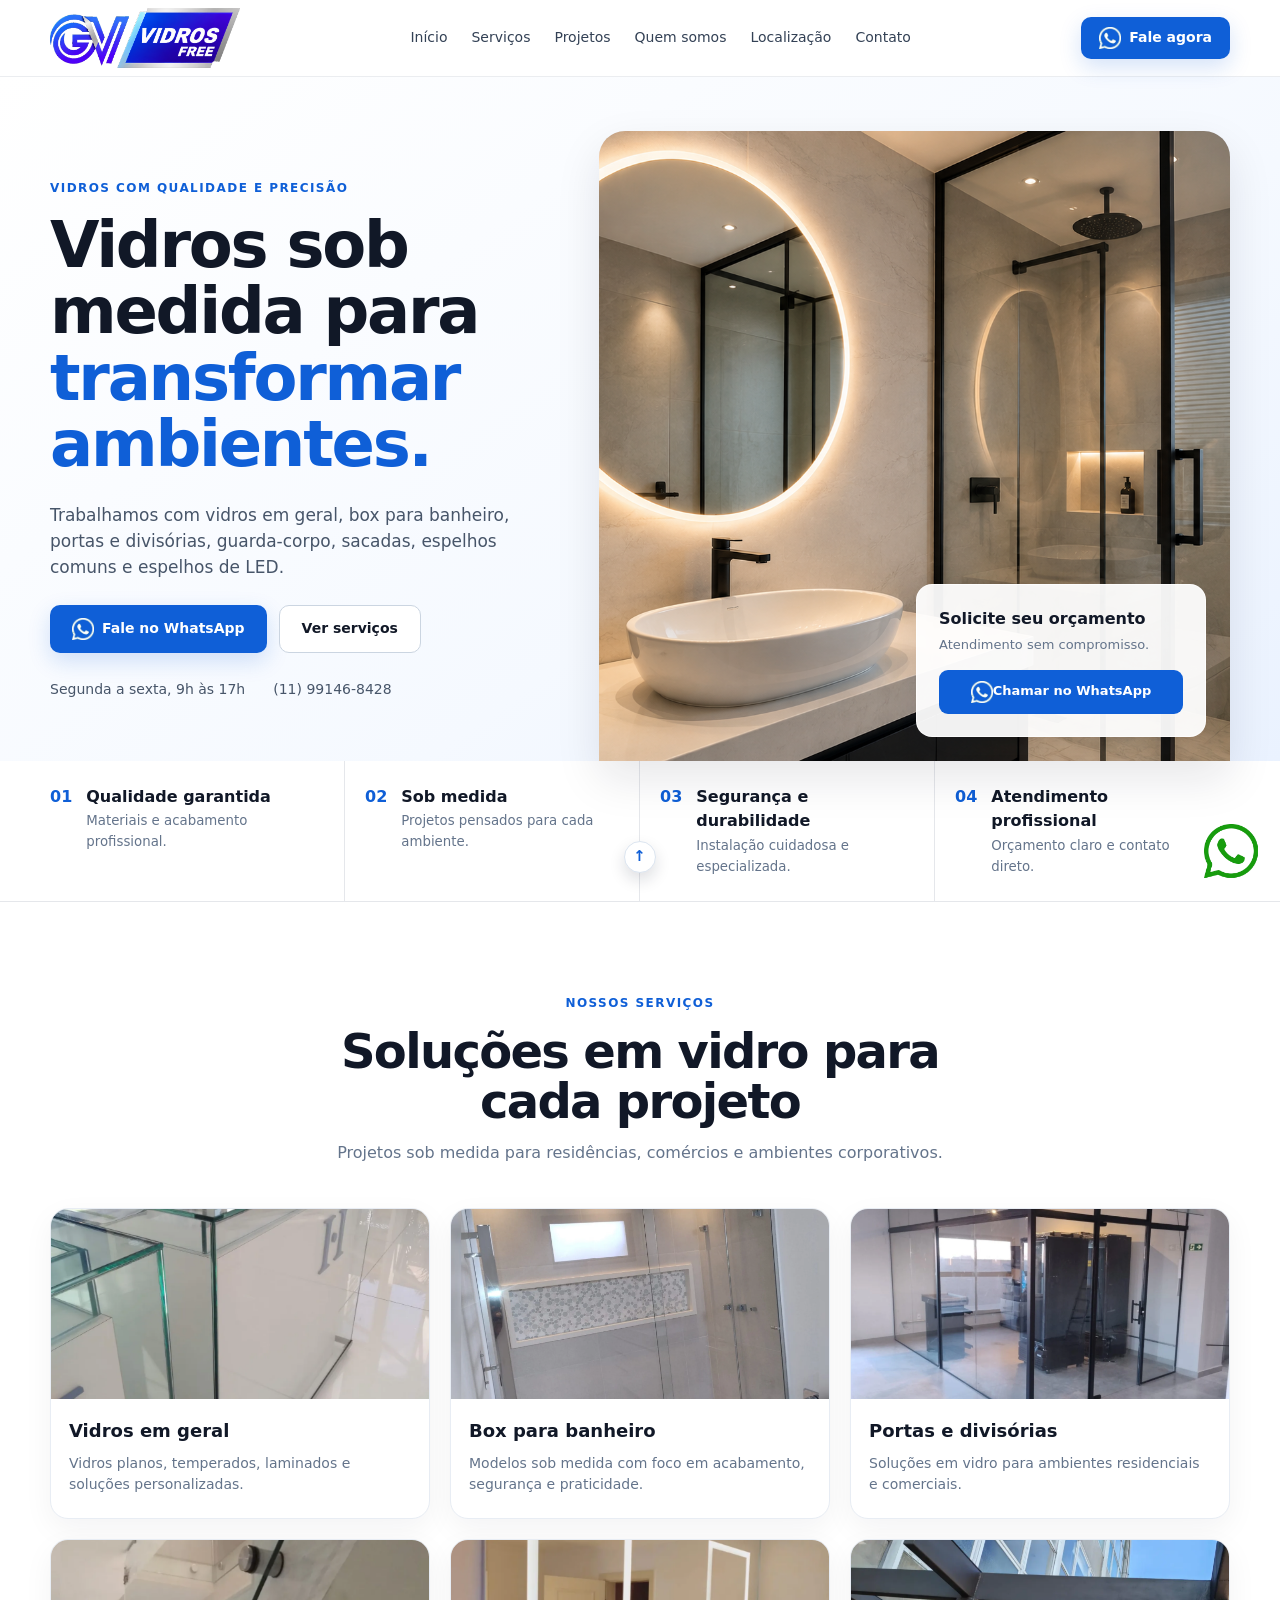
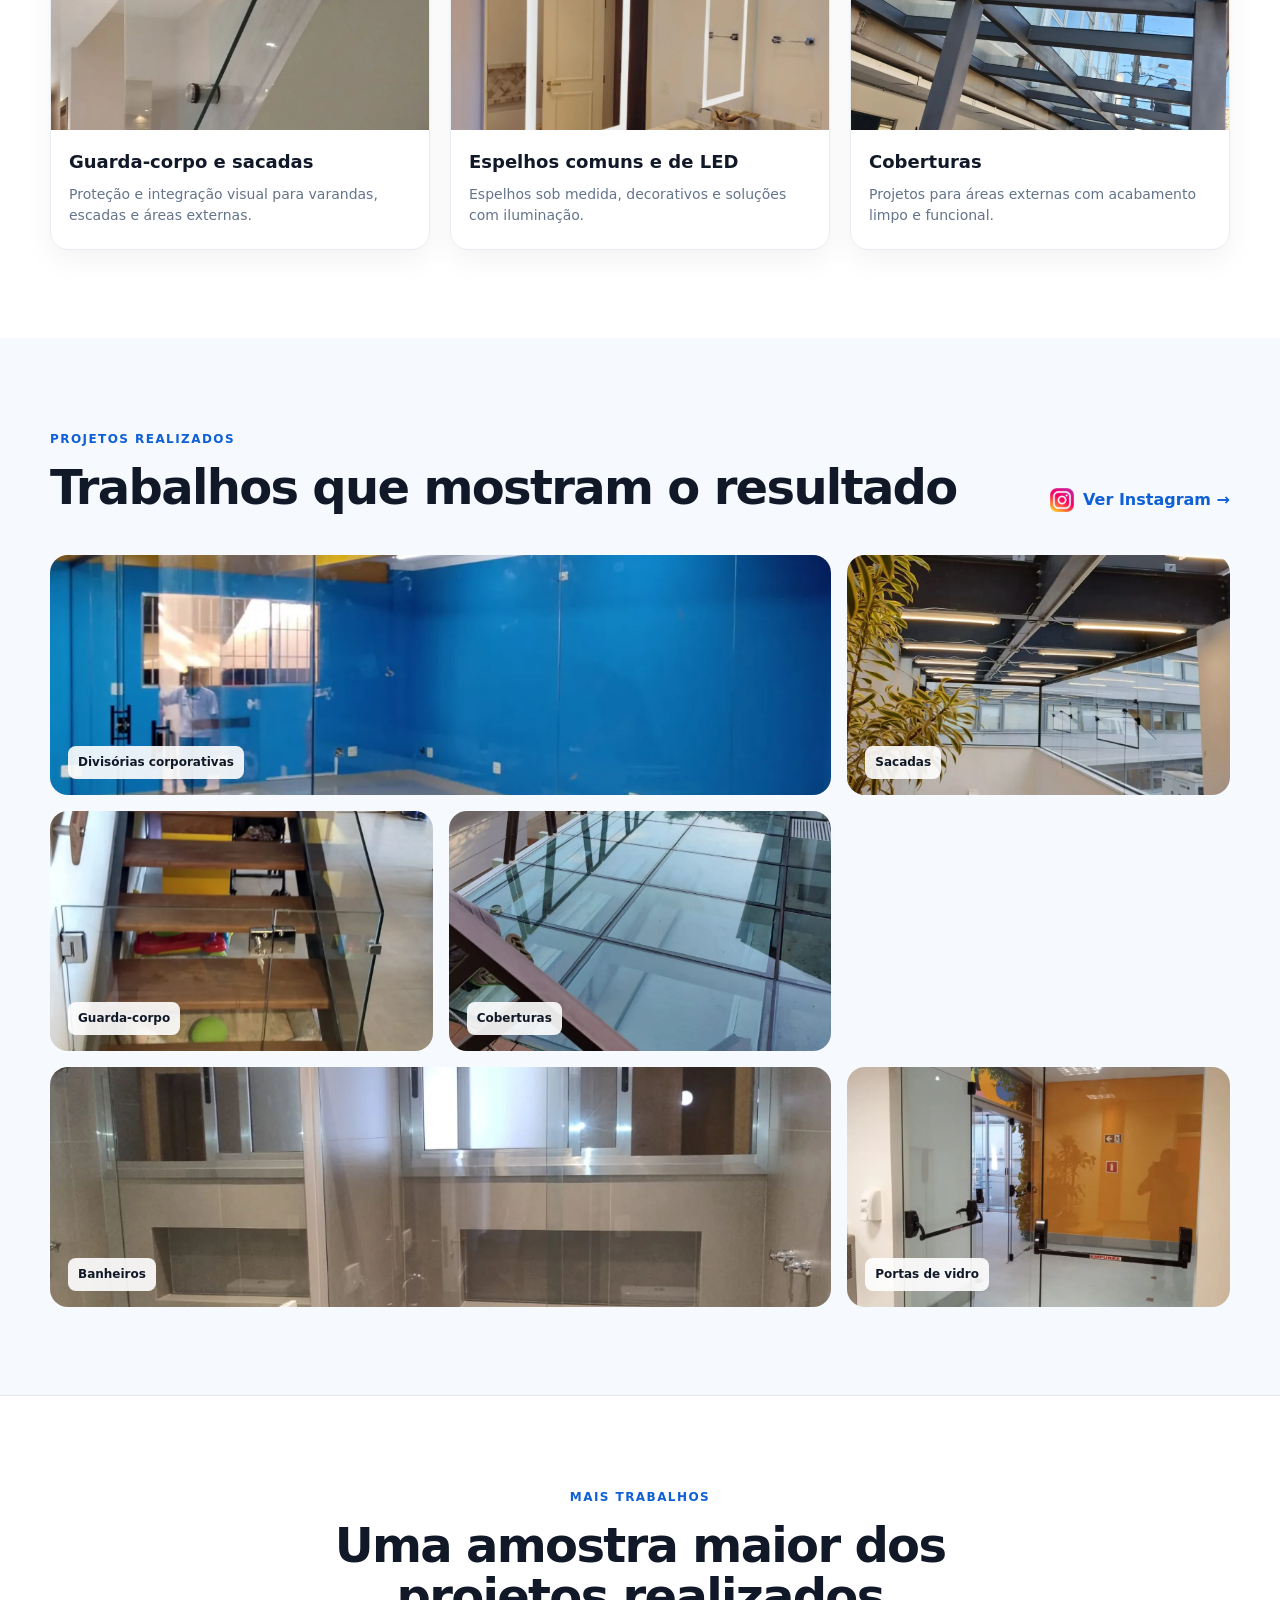
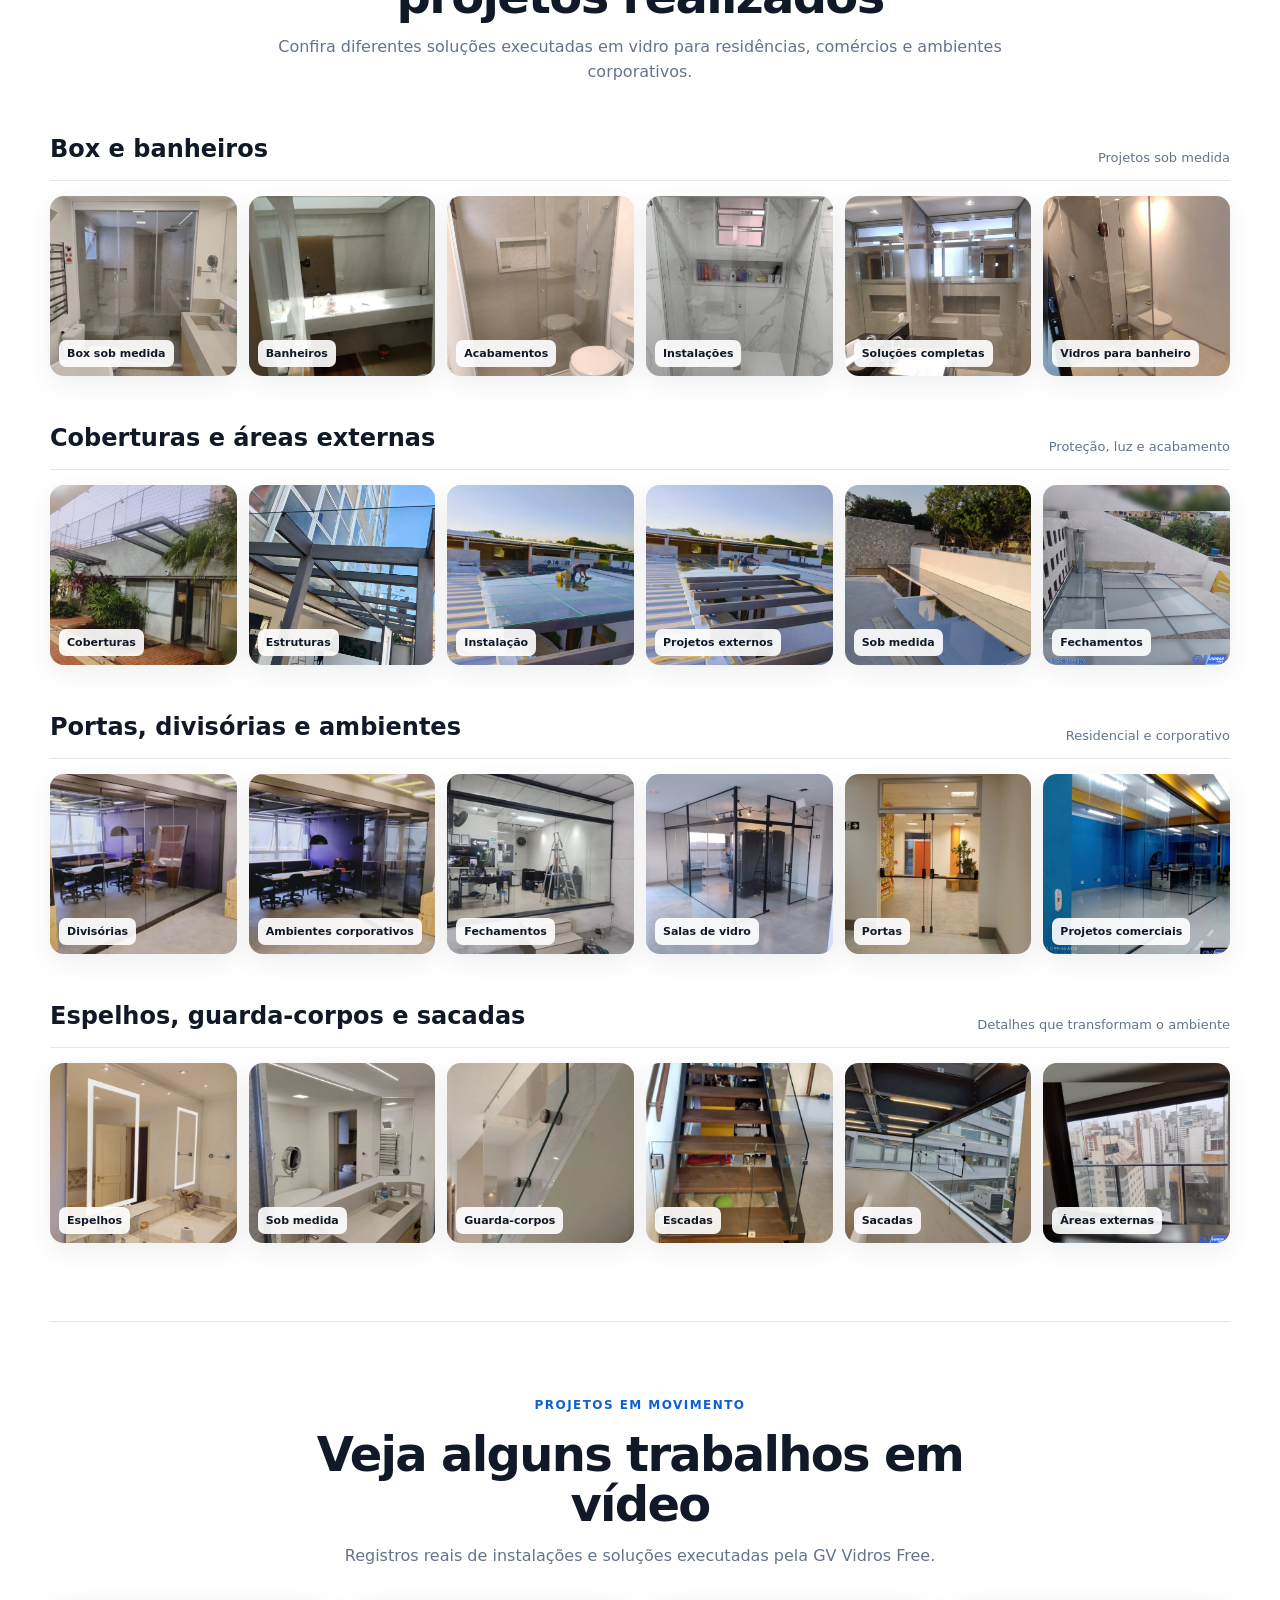
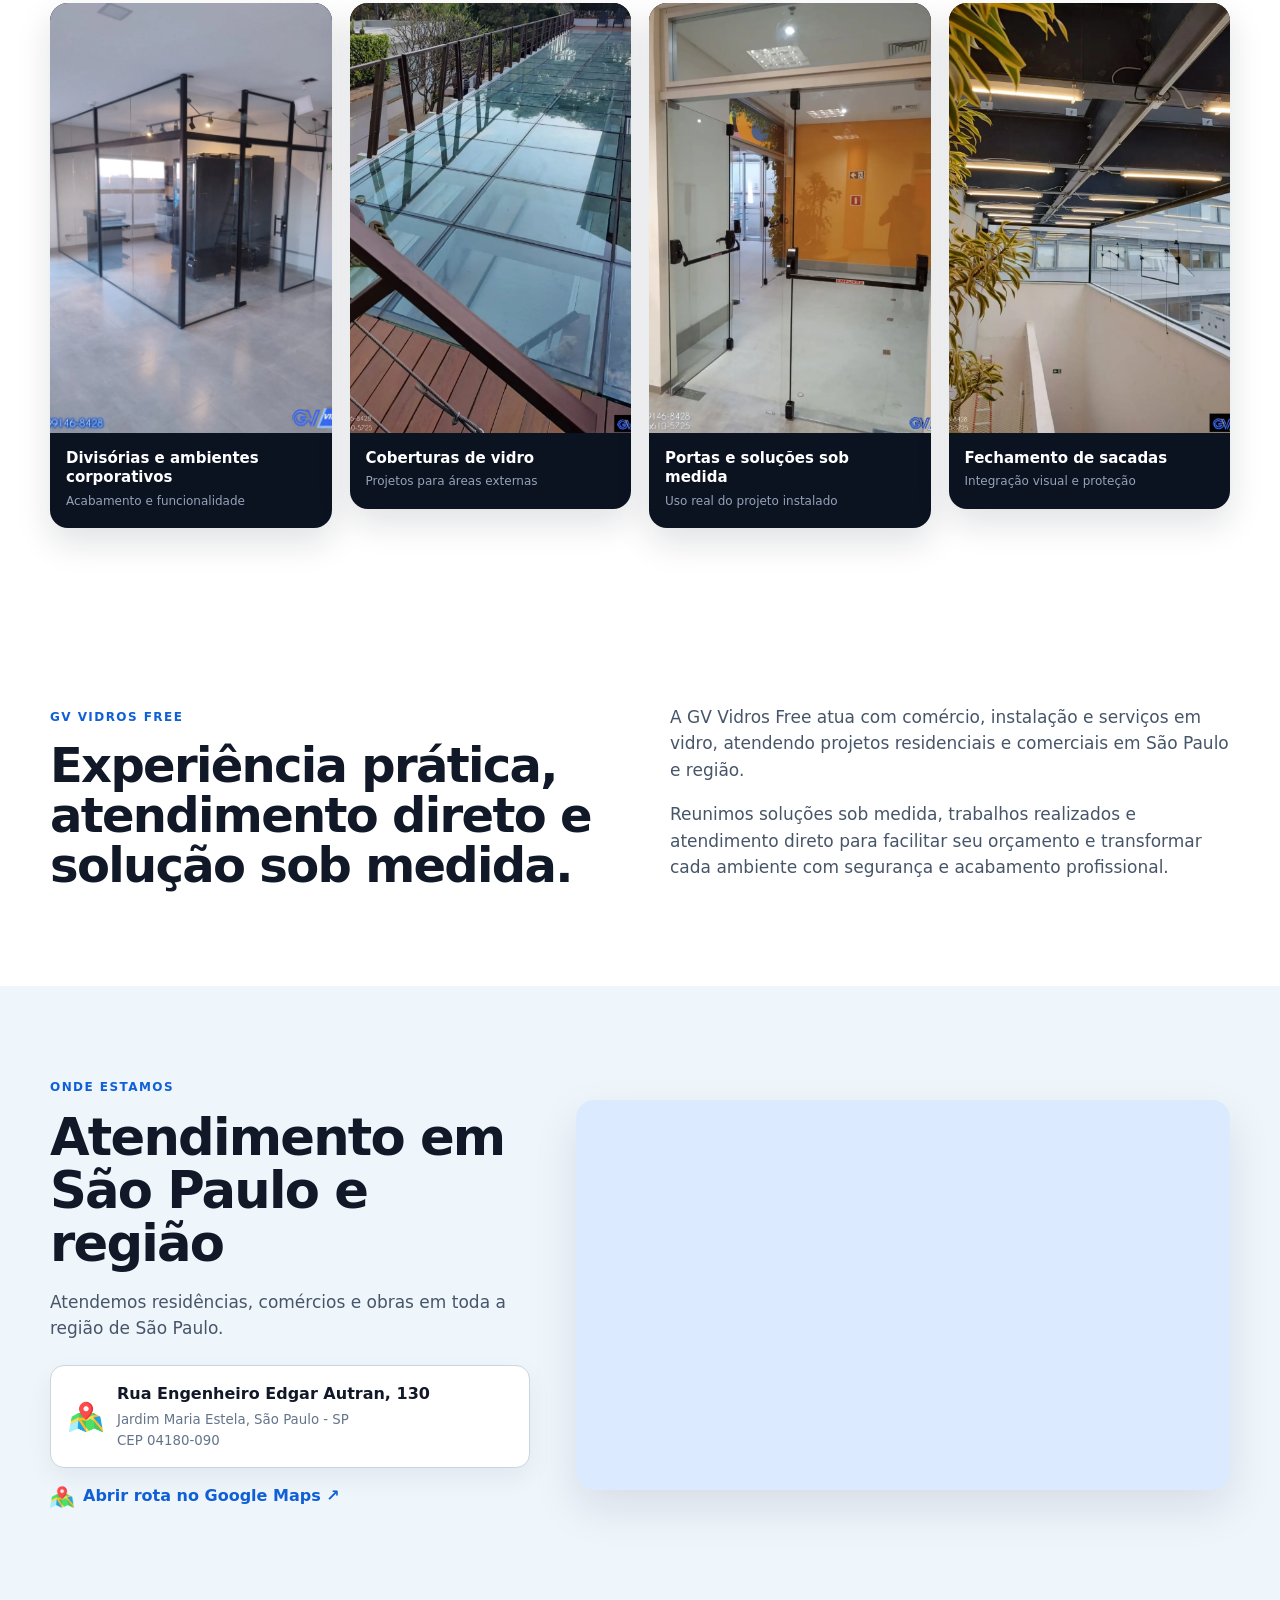
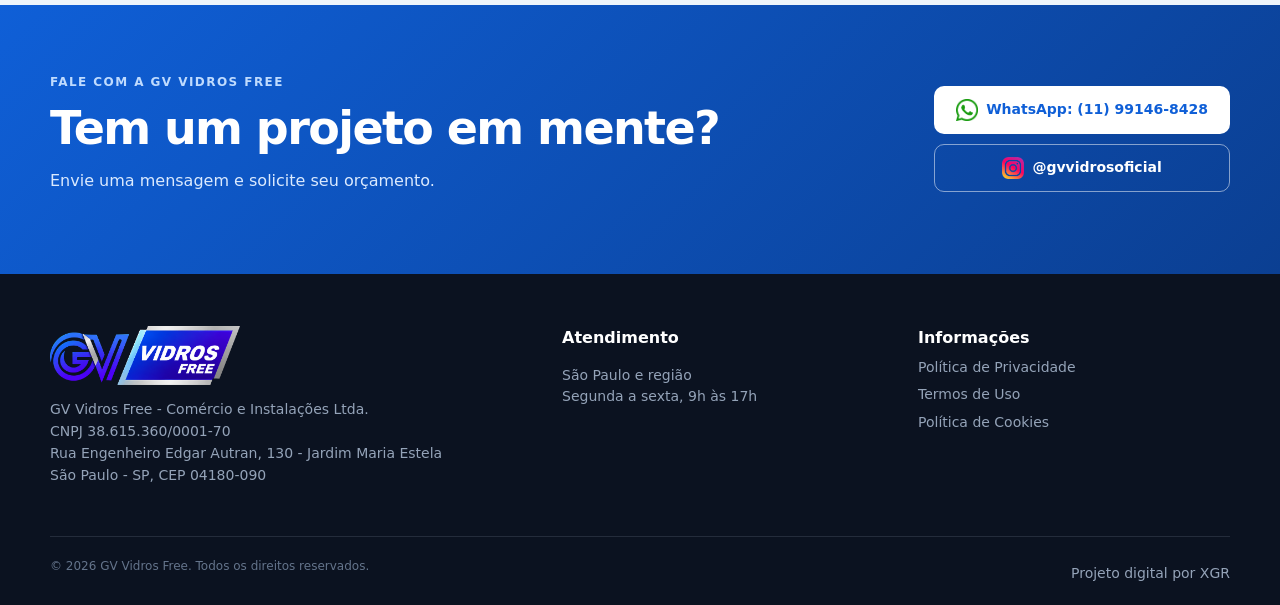
==== index.html @ 02bb05fa "Use white WhatsApp icon on blue buttons" ====
<!doctype html>
<html lang="pt-BR">
<head>
  <meta charset="utf-8">
  <meta name="viewport" content="width=device-width, initial-scale=1">
  <title>GV Vidros Free | Vidros sob medida em São Paulo</title>
  <meta name="description" content="GV Vidros Free: vidros sob medida, box para banheiro, portas e divisórias, guarda-corpo, sacadas, espelhos e coberturas em São Paulo e região.">
  <meta name="theme-color" content="#0f5fd7">
  <link rel="canonical" href="https://gvvidrosfree.com.br/">
  <link rel="icon" type="image/png" href="assets/midia/FaviconGVVidros.png">
  <link rel="stylesheet" href="assets/css/style.css">
</head>
<body>
  <header class="header" id="inicio">
    <div class="container nav-wrap">
      <a class="brand" href="#inicio" aria-label="GV Vidros Free"><img src="assets/midia/LogoGVVidros_SF.png" alt="GV Vidros Free" style="display:block;width:190px;max-width:38vw;height:auto;"></a>
      <button class="menu-toggle" aria-label="Abrir menu" aria-expanded="false">☰</button>
      <nav class="nav" aria-label="Menu principal">
        <a href="#inicio">Início</a><a href="#servicos">Serviços</a><a href="#projetos">Projetos</a><a href="#sobre">Quem somos</a><a href="#localizacao">Localização</a><a href="#contato">Contato</a>
      </nav>
      <a class="btn btn-header" href="https://wa.me/5511991468428" target="_blank" rel="noopener"><img class="btn-icon" src="assets/midia/Whats_Branco.png" alt="">Fale agora</a>
    </div>
  </header>

  <main>
    <section class="hero">
      <div class="container hero-grid">
        <div class="hero-copy">
          <span class="eyebrow">VIDROS COM QUALIDADE E PRECISÃO</span>
          <h1>Vidros sob medida para <span>transformar ambientes.</span></h1>
          <p>Trabalhamos com vidros em geral, box para banheiro, portas e divisórias, guarda-corpo, sacadas, espelhos comuns e espelhos de LED.</p>
          <div class="hero-actions">
            <a class="btn" href="https://wa.me/5511991468428" target="_blank" rel="noopener"><img class="btn-icon" src="assets/midia/Whats_Branco.png" alt="">Fale no WhatsApp</a>
            <a class="btn btn-ghost" href="#servicos">Ver serviços</a>
          </div>
          <div class="hero-meta"><span>Segunda a sexta, 9h às 17h</span><span>(11) 99146-8428</span></div>
        </div>
        <div class="hero-visual" style="background:#eaf2ff;">
          <img src="assets/fotos/MainXGR_GVVidros.png" alt="Espelho de LED e box de vidro - GV Vidros Free" style="position:absolute;inset:0;width:100%;height:100%;object-fit:cover;display:block;">
          <div class="quote-card"><strong>Solicite seu orçamento</strong><span>Atendimento sem compromisso.</span><a href="https://wa.me/5511991468428" target="_blank" rel="noopener"><img class="inline-icon" src="assets/midia/Whats_Branco.png" alt=""> Chamar no WhatsApp</a></div>
        </div>
      </div>
    </section>

    <section class="trust"><div class="container trust-grid">
      <article><span>01</span><div><strong>Qualidade garantida</strong><small>Materiais e acabamento profissional.</small></div></article>
      <article><span>02</span><div><strong>Sob medida</strong><small>Projetos pensados para cada ambiente.</small></div></article>
      <article><span>03</span><div><strong>Segurança e durabilidade</strong><small>Instalação cuidadosa e especializada.</small></div></article>
      <article><span>04</span><div><strong>Atendimento profissional</strong><small>Orçamento claro e contato direto.</small></div></article>
    </div></section>

    <section class="section" id="servicos"><div class="container">
      <div class="section-head"><span class="eyebrow">NOSSOS SERVIÇOS</span><h2>Soluções em vidro para cada projeto</h2><p>Projetos sob medida para residências, comércios e ambientes corporativos.</p></div>
      <div class="services-grid">
        <article class="service-card"><div class="service-img"><img src="assets/fotos/Balcao1.webp" alt="Vidros sob medida"></div><h3>Vidros em geral</h3><p>Vidros planos, temperados, laminados e soluções personalizadas.</p></article>
        <article class="service-card"><div class="service-img"><img src="assets/fotos/Box4.webp" alt="Box para banheiro"></div><h3>Box para banheiro</h3><p>Modelos sob medida com foco em acabamento, segurança e praticidade.</p></article>
        <article class="service-card"><div class="service-img"><img src="assets/fotos/Div9.webp" alt="Portas e divisórias de vidro"></div><h3>Portas e divisórias</h3><p>Soluções em vidro para ambientes residenciais e comerciais.</p></article>
        <article class="service-card"><div class="service-img"><img src="assets/fotos/Esca2.webp" alt="Guarda-corpo de vidro"></div><h3>Guarda-corpo e sacadas</h3><p>Proteção e integração visual para varandas, escadas e áreas externas.</p></article>
        <article class="service-card"><div class="service-img"><img src="assets/fotos/Esp1.webp" alt="Espelho sob medida"></div><h3>Espelhos comuns e de LED</h3><p>Espelhos sob medida, decorativos e soluções com iluminação.</p></article>
        <article class="service-card"><div class="service-img"><img src="assets/fotos/Cobert2.webp" alt="Cobertura de vidro"></div><h3>Coberturas</h3><p>Projetos para áreas externas com acabamento limpo e funcional.</p></article>
      </div>
    </div></section>

    <section class="section section-soft" id="projetos"><div class="container">
      <div class="section-head split-head"><div><span class="eyebrow">PROJETOS REALIZADOS</span><h2>Trabalhos que mostram o resultado</h2></div><a class="text-link icon-link" href="https://www.instagram.com/gvvidrosoficial/" target="_blank" rel="noopener"><img src="assets/midia/insta.png" alt="">Ver Instagram →</a></div>
      <div class="gallery-grid">
        <div class="gallery-item"><img src="assets/fotos/Sala1.webp" alt="Sala com fechamento em vidro"><span>Divisórias corporativas</span></div>
        <div class="gallery-item"><img src="assets/fotos/Jan2.webp" alt="Fechamento de sacada"><span>Sacadas</span></div>
        <div class="gallery-item"><img src="assets/fotos/Esca3.webp" alt="Guarda-corpo de escada"><span>Guarda-corpo</span></div>
        <div class="gallery-item"><img src="assets/fotos/Teto1.webp" alt="Cobertura de vidro"><span>Coberturas</span></div>
        <div class="gallery-item"><img src="assets/fotos/Banhe1.webp" alt="Banheiro com soluções em vidro"><span>Banheiros</span></div>
        <div class="gallery-item"><img src="assets/fotos/Port2.webp" alt="Porta de vidro"><span>Portas de vidro</span></div>
      </div>
    </div></section>

    <section class="section" id="sobre"><div class="container about-grid">
      <div><span class="eyebrow">GV VIDROS FREE</span><h2>Experiência prática, atendimento direto e solução sob medida.</h2></div>
      <div class="about-copy"><p>A GV Vidros Free atua com comércio, instalação e serviços em vidro, atendendo projetos residenciais e comerciais em São Paulo e região.</p><p>Reunimos soluções sob medida, trabalhos realizados e atendimento direto para facilitar seu orçamento e transformar cada ambiente com segurança e acabamento profissional.</p></div>
    </div></section>

    <section class="location-section" id="localizacao"><div class="container location-grid">
      <div class="location-copy"><span class="eyebrow">ONDE ESTAMOS</span><h2>Atendimento em São Paulo e região</h2><p>Atendemos residências, comércios e obras em toda a região de São Paulo.</p>
        <a class="address-card" href="https://www.google.com/maps/search/?api=1&query=Rua+Engenheiro+Edgar+Autran+130+Jardim+Maria+Estela+Sao+Paulo+SP+04180-090" target="_blank" rel="noopener"><img src="assets/midia/mapa.png" alt=""><span><strong>Rua Engenheiro Edgar Autran, 130</strong><small>Jardim Maria Estela, São Paulo - SP<br>CEP 04180-090</small></span></a>
        <a class="maps-link icon-link" href="https://www.google.com/maps/search/?api=1&query=Rua+Engenheiro+Edgar+Autran+130+Jardim+Maria+Estela+Sao+Paulo+SP+04180-090" target="_blank" rel="noopener"><img src="assets/midia/mapa.png" alt="">Abrir rota no Google Maps ↗</a>
      </div>
      <div class="map-frame"><iframe title="Localização GV Vidros Free" src="https://www.google.com/maps?q=Rua%20Engenheiro%20Edgar%20Autran%20130%20Jardim%20Maria%20Estela%20S%C3%A3o%20Paulo%20SP%2004180-090&output=embed" loading="lazy" referrerpolicy="no-referrer-when-downgrade"></iframe></div>
    </div></section>

    <section class="cta" id="contato"><div class="container cta-grid">
      <div><span class="eyebrow">FALE COM A GV VIDROS FREE</span><h2>Tem um projeto em mente?</h2><p>Envie uma mensagem e solicite seu orçamento.</p></div>
      <div class="cta-actions"><a class="btn btn-light" href="https://wa.me/5511991468428" target="_blank" rel="noopener"><img class="btn-icon" src="assets/midia/Whats.png" alt="">WhatsApp: (11) 99146-8428</a><a class="btn btn-outline-light" href="https://www.instagram.com/gvvidrosoficial/" target="_blank" rel="noopener"><img class="btn-icon" src="assets/midia/insta.png" alt="">@gvvidrosoficial</a></div>
    </div></section>
  </main>

  <footer class="footer"><div class="container footer-grid">
      <div><img src="assets/midia/LogoGVVidros_SF.png" alt="GV Vidros Free" style="display:block;width:190px;max-width:100%;height:auto;margin-bottom:14px;"><p>GV Vidros Free - Comércio e Instalações Ltda.<br>CNPJ 38.615.360/0001-70<br>Rua Engenheiro Edgar Autran, 130 - Jardim Maria Estela<br>São Paulo - SP, CEP 04180-090</p></div>
      <div><strong>Atendimento</strong><p>São Paulo e região<br>Segunda a sexta, 9h às 17h</p></div>
      <div><strong>Informações</strong><a href="politica-de-privacidade.html">Política de Privacidade</a><a href="termos-de-uso.html">Termos de Uso</a><a href="politica-de-cookies.html">Política de Cookies</a></div>
    </div>
    <div class="container footer-bottom"><span>© <span id="year"></span> GV Vidros Free. Todos os direitos reservados.</span><a class="xgr-credit" href="https://xgreat.com.br" target="_blank" rel="noopener">Projeto digital por XGR</a></div>
  </footer>

  <a class="scroll-top" href="#inicio" onclick="event.preventDefault();window.scrollTo({top:0,behavior:'smooth'});" aria-label="Voltar ao início">↑</a>
  <a class="whatsapp-float" href="https://wa.me/5511991468428" target="_blank" rel="noopener" aria-label="Falar pelo WhatsApp"><img src="assets/midia/Whats.png" alt=""></a>
  <script src="assets/js/main.js"></script>
</body>
</html>
---- assets/css/style.css ----
:root{--blue:#0f5fd7;--blue-dark:#0b3f92;--ink:#111827;--muted:#64748b;--line:#e5e7eb;--soft:#f6f9fd;--white:#fff;--shadow:0 18px 45px rgba(15,23,42,.10)}*{box-sizing:border-box}html{scroll-behavior:smooth}body{margin:0;font-family:Inter,system-ui,-apple-system,BlinkMacSystemFont,"Segoe UI",sans-serif;color:var(--ink);background:#fff;line-height:1.55}a{color:inherit;text-decoration:none}.container{width:min(1180px,calc(100% - 40px));margin:0 auto}.header{position:sticky;top:0;z-index:50;background:rgba(255,255,255,.96);backdrop-filter:blur(14px);border-bottom:1px solid rgba(229,231,235,.75)}.nav-wrap{min-height:76px;display:flex;align-items:center;gap:28px}.brand{display:flex;align-items:center;gap:10px;min-width:max-content}.nav{display:flex;align-items:center;justify-content:center;gap:24px;flex:1;font-size:14px}.nav a{color:#334155}.nav a:hover{color:var(--blue)}.menu-toggle{display:none;border:0;background:transparent;font-size:26px}.btn{display:inline-flex;align-items:center;justify-content:center;gap:8px;min-height:48px;padding:0 22px;border-radius:10px;background:var(--blue);color:#fff;font-weight:800;font-size:14px;box-shadow:0 8px 22px rgba(15,95,215,.18);transition:.2s ease}.btn:hover{transform:translateY(-1px);background:var(--blue-dark)}.btn-header{min-height:42px;padding:0 18px}.btn-ghost{background:#fff;color:var(--ink);border:1px solid #cbd5e1;box-shadow:none}.btn-ghost:hover{background:#f8fafc;color:var(--blue)}.btn-icon,.inline-icon{width:22px;height:22px;object-fit:contain;flex:0 0 auto}.hero{padding:54px 0 0;background:linear-gradient(145deg,#fff 0%,#f5f9ff 62%,#eaf2ff 100%)}.hero-grid{display:grid;grid-template-columns:.93fr 1.07fr;align-items:stretch;min-height:540px}.hero-copy{padding:48px 54px 60px 0;display:flex;flex-direction:column;justify-content:center}.eyebrow{display:inline-block;color:var(--blue);font-size:12px;font-weight:900;letter-spacing:.12em;margin-bottom:14px}.hero h1,.section h2,.cta h2,.location-copy h2{margin:0;letter-spacing:-.035em;line-height:1.04}.hero h1{font-size:clamp(42px,5vw,66px)}.hero h1 span{color:var(--blue)}.hero-copy>p{max-width:620px;color:#475569;font-size:17px;margin:24px 0}.hero-actions{display:flex;gap:12px;flex-wrap:wrap}.hero-meta{display:flex;gap:28px;flex-wrap:wrap;margin-top:26px;color:#475569;font-size:14px}.hero-visual{position:relative;min-height:520px;border-radius:26px 26px 0 0;overflow:hidden;box-shadow:var(--shadow)}.quote-card{position:absolute;z-index:3;right:24px;bottom:24px;width:min(290px,calc(100% - 48px));background:rgba(255,255,255,.94);border:1px solid rgba(255,255,255,.75);box-shadow:var(--shadow);padding:22px;border-radius:16px}.quote-card strong,.quote-card span{display:block}.quote-card span{font-size:13px;color:#64748b;margin:4px 0 14px}.quote-card a{display:flex;align-items:center;justify-content:center;text-align:center;background:var(--blue);color:#fff;padding:11px;border-radius:9px;font-size:13px;font-weight:800}.trust{border-bottom:1px solid var(--line);background:#fff}.trust-grid{display:grid;grid-template-columns:repeat(4,1fr)}.trust article{display:flex;gap:14px;padding:24px 20px;border-right:1px solid var(--line)}.trust article:first-child{padding-left:0}.trust article:last-child{border-right:0}.trust article>span{color:var(--blue);font-weight:900}.trust strong,.trust small{display:block}.trust small{color:#64748b;margin-top:2px}.section{padding:88px 0}.section-soft{background:var(--soft)}.section-head{text-align:center;max-width:720px;margin:0 auto 42px}.section-head h2,.about-grid h2{font-size:clamp(32px,4vw,48px)}.section-head p{color:#64748b;margin:14px 0 0}.services-grid{display:grid;grid-template-columns:repeat(3,1fr);gap:20px}.service-card{background:#fff;border:1px solid #e8edf4;border-radius:18px;overflow:hidden;box-shadow:0 10px 30px rgba(15,23,42,.05)}.service-img{height:190px;overflow:hidden}.service-img img,.gallery-item img{width:100%;height:100%;object-fit:cover;display:block}.service-card h3{font-size:18px;margin:18px 18px 8px}.service-card p{margin:0 18px 22px;color:#64748b;font-size:14px}.split-head{max-width:none;text-align:left;display:flex;justify-content:space-between;align-items:end}.text-link{color:var(--blue);font-weight:800}.icon-link{display:inline-flex;align-items:center;gap:9px}.icon-link img{width:24px;height:24px;object-fit:contain}.gallery-grid{display:grid;grid-template-columns:repeat(3,1fr);grid-auto-rows:240px;gap:16px}.gallery-item{position:relative;border-radius:18px;overflow:hidden}.gallery-item:nth-child(1),.gallery-item:nth-child(5){grid-column:span 2}.gallery-item span{position:absolute;z-index:2;left:18px;bottom:16px;background:rgba(255,255,255,.9);padding:7px 10px;border-radius:8px;font-size:12px;font-weight:800}.about-grid{display:grid;grid-template-columns:1fr 1fr;gap:60px;align-items:start}.about-copy p{font-size:17px;color:#475569;margin:0 0 18px}.location-section{padding:88px 0;background:#eef5fb}.location-grid{display:grid;grid-template-columns:.85fr 1.15fr;gap:42px;align-items:center}.location-copy h2{font-size:clamp(34px,4vw,52px);margin-bottom:18px}.location-copy>p{color:#475569;font-size:17px;margin:0 0 24px}.address-card{display:flex;align-items:center;gap:14px;border:1px solid #cbd5e1;border-radius:14px;padding:16px 18px;background:#fff;box-shadow:0 10px 26px rgba(15,23,42,.06);max-width:480px}.address-card img{width:34px;height:34px;object-fit:contain}.address-card strong,.address-card small{display:block}.address-card small{color:#64748b;margin-top:3px}.maps-link{color:var(--blue);font-weight:800;margin-top:16px}.map-frame{border-radius:18px;overflow:hidden;box-shadow:var(--shadow);min-height:390px;background:#dbeafe}.map-frame iframe{width:100%;height:390px;border:0;display:block}.cta{background:linear-gradient(135deg,#0f5fd7,#0b3f92);color:#fff;padding:64px 0}.cta .eyebrow{color:#bfdbfe}.cta-grid{display:grid;grid-template-columns:1fr auto;align-items:center;gap:40px}.cta h2{font-size:46px}.cta p{color:#dbeafe}.cta-actions{display:flex;gap:10px;flex-direction:column}.btn-light{background:#fff;color:var(--blue);box-shadow:none}.btn-light:hover{background:#eff6ff}.btn-outline-light{background:transparent;border:1px solid rgba(255,255,255,.5);box-shadow:none}.footer{background:#0b1220;color:#cbd5e1;padding:52px 0 20px}.footer-grid{display:grid;grid-template-columns:1.5fr 1fr 1fr;gap:44px}.footer strong{color:#fff}.footer p{font-size:14px;color:#94a3b8}.footer a{display:block;color:#94a3b8;font-size:14px;margin-top:6px}.footer a:hover,.xgr-credit:hover{color:#fff}.footer-bottom{border-top:1px solid rgba(148,163,184,.18);margin-top:36px;padding-top:20px;display:flex;justify-content:space-between;gap:20px;font-size:12px;color:#64748b}.xgr-credit{color:#64748b}.whatsapp-float{position:fixed;z-index:40;right:22px;bottom:22px;width:58px;height:58px;border-radius:50%;display:grid;place-items:center;background:#18a957;box-shadow:0 14px 34px rgba(0,0,0,.24)}.whatsapp-float img{width:34px;height:34px;object-fit:contain}.scroll-top{position:fixed;z-index:39;left:50%;transform:translateX(-50%);bottom:24px;width:46px;height:46px;border-radius:50%;display:grid;place-items:center;background:#fff;color:var(--blue);font-size:22px;font-weight:900;border:1px solid #dbe4ef;box-shadow:0 12px 28px rgba(15,23,42,.16)}.scroll-top:hover{background:var(--blue);color:#fff}.legal{padding:70px 0}.legal article{max-width:860px;margin:auto}.legal h1{font-size:42px;line-height:1.08}.legal h2{margin-top:34px}.legal p,.legal li{color:#475569}.legal .back{display:inline-block;margin-bottom:24px;color:var(--blue);font-weight:800}@media(max-width:1050px){.nav{gap:16px;font-size:13px}}@media(max-width:900px){.nav,.btn-header{display:none}.menu-toggle{display:block;margin-left:auto}.nav.open{display:flex;position:absolute;top:76px;left:0;right:0;background:#fff;flex-direction:column;align-items:stretch;padding:18px 20px;border-bottom:1px solid var(--line);box-shadow:var(--shadow)}.nav.open a{padding:10px 0}.hero{padding-top:0}.hero-grid{grid-template-columns:1fr}.hero-copy{padding:54px 0 44px}.hero-visual{min-height:430px;border-radius:24px}.trust-grid{grid-template-columns:repeat(2,1fr)}.trust article:nth-child(2){border-right:0}.services-grid{grid-template-columns:repeat(2,1fr)}.gallery-grid{grid-template-columns:repeat(2,1fr)}.gallery-item:nth-child(1),.gallery-item:nth-child(5){grid-column:span 1}.about-grid,.cta-grid,.location-grid{grid-template-columns:1fr}.cta-actions{flex-direction:row;flex-wrap:wrap}.footer-grid{grid-template-columns:1fr 1fr}}@media(max-width:600px){.container{width:min(100% - 28px,1180px)}.header .container{width:min(100% - 24px,1180px)}.nav-wrap{min-height:68px}.nav.open{top:68px}.hero-copy{padding:42px 0 32px}.hero h1{font-size:42px}.hero-copy>p{font-size:16px}.hero-actions .btn{width:100%}.hero-meta{gap:10px;flex-direction:column}.hero-visual{min-height:390px}.quote-card{left:16px;right:16px;bottom:16px;width:auto}.trust-grid{grid-template-columns:1fr}.trust article,.trust article:first-child{padding:18px 0;border-right:0;border-bottom:1px solid var(--line)}.section,.location-section{padding:64px 0}.services-grid{grid-template-columns:1fr}.split-head{display:block}.text-link{display:inline-flex;margin-top:15px}.gallery-grid{grid-template-columns:1fr;grid-auto-rows:220px}.about-grid{gap:24px}.cta{padding:52px 0}.cta h2{font-size:36px}.cta-actions{flex-direction:column}.footer-grid{grid-template-columns:1fr;gap:22px}.footer-bottom{flex-direction:column}.legal{padding:48px 0}.legal h1{font-size:34px}.map-frame,.map-frame iframe{min-height:320px;height:320px}.scroll-top{bottom:28px;width:42px;height:42px}.whatsapp-float{width:54px;height:54px;right:16px;bottom:18px}}
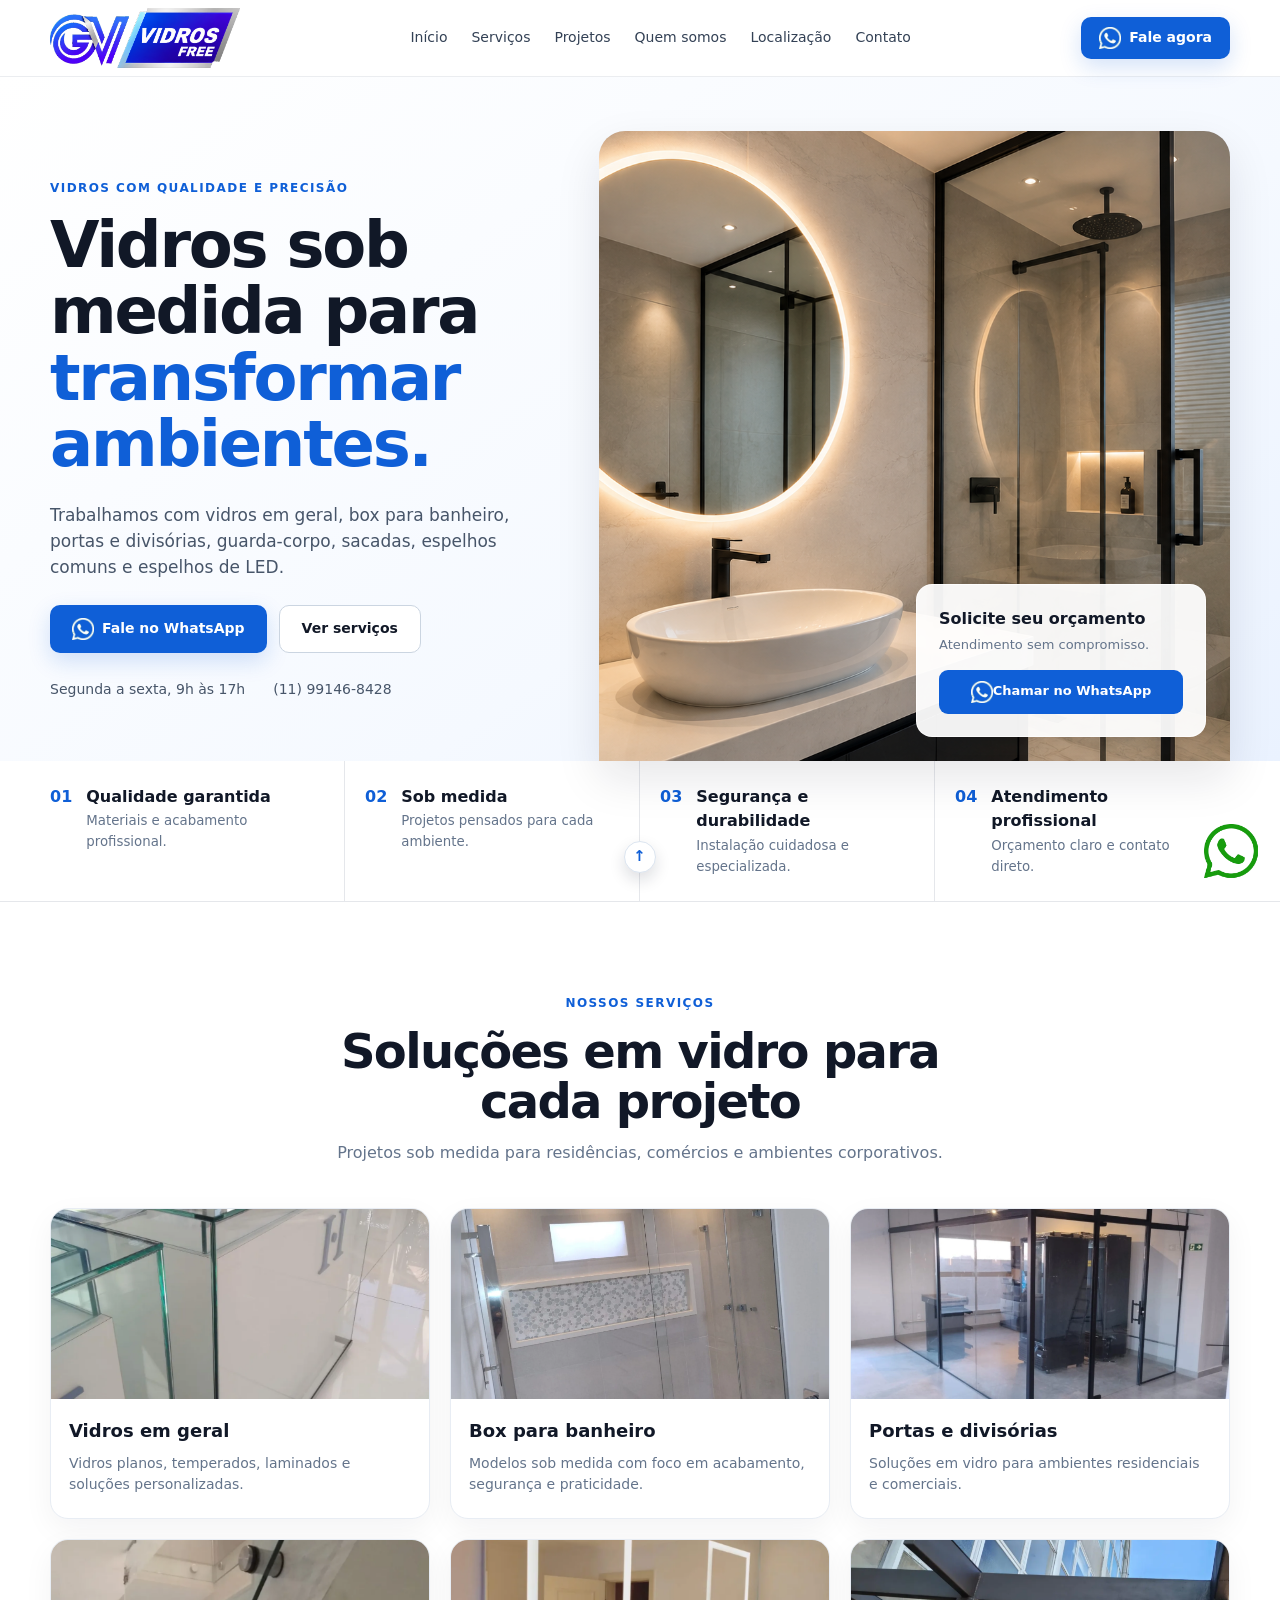
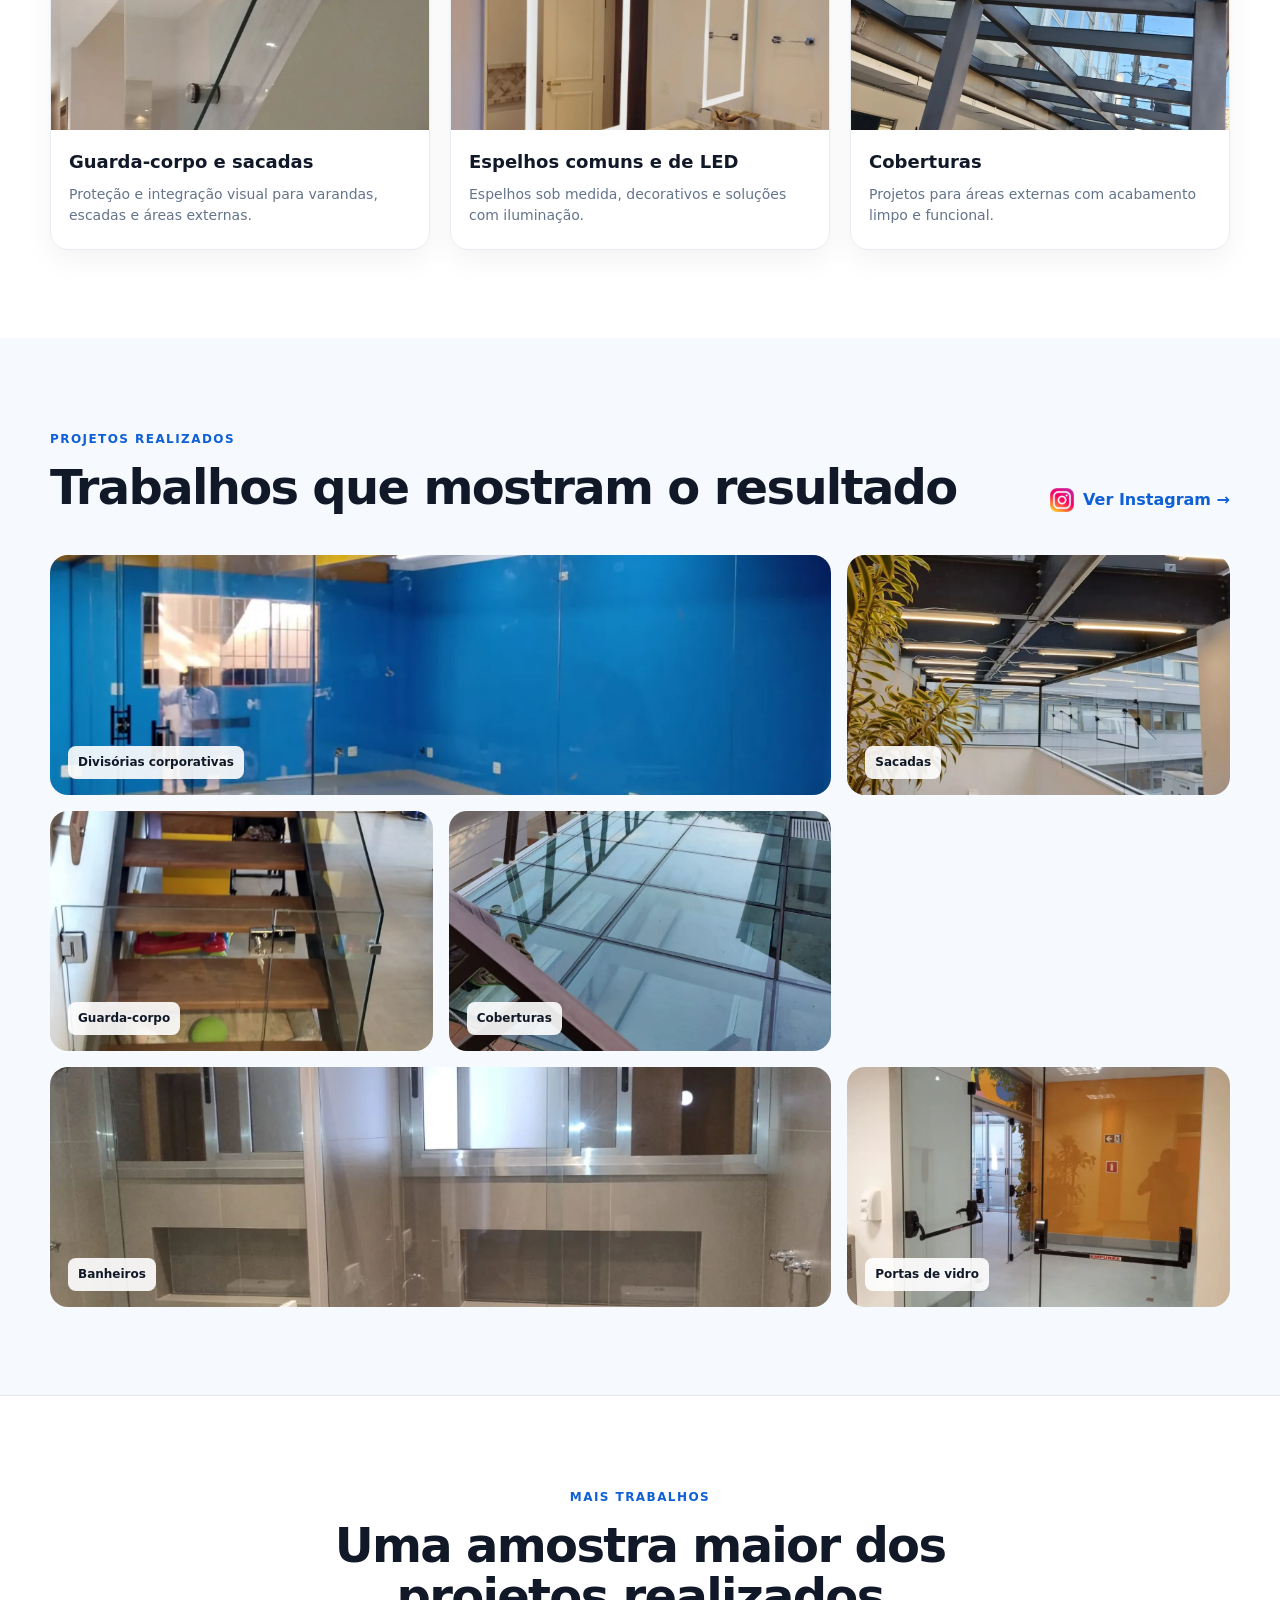
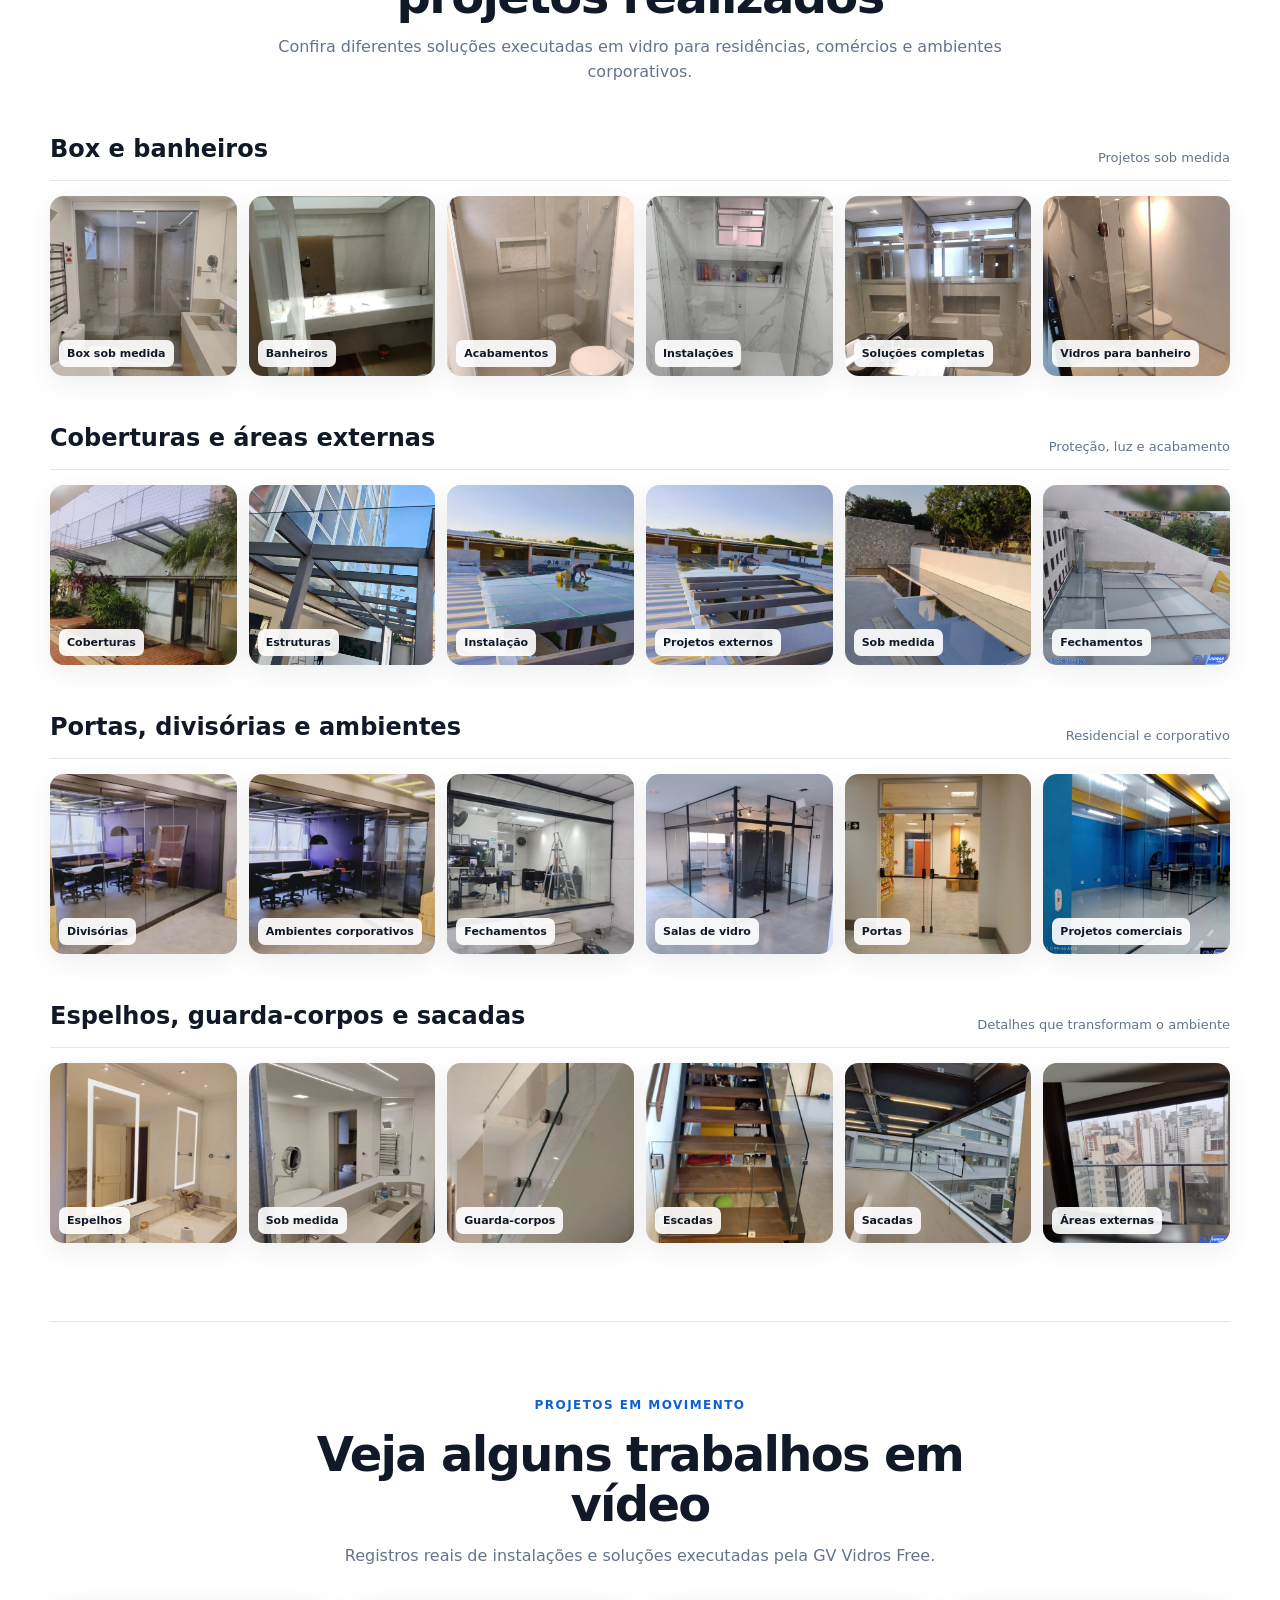
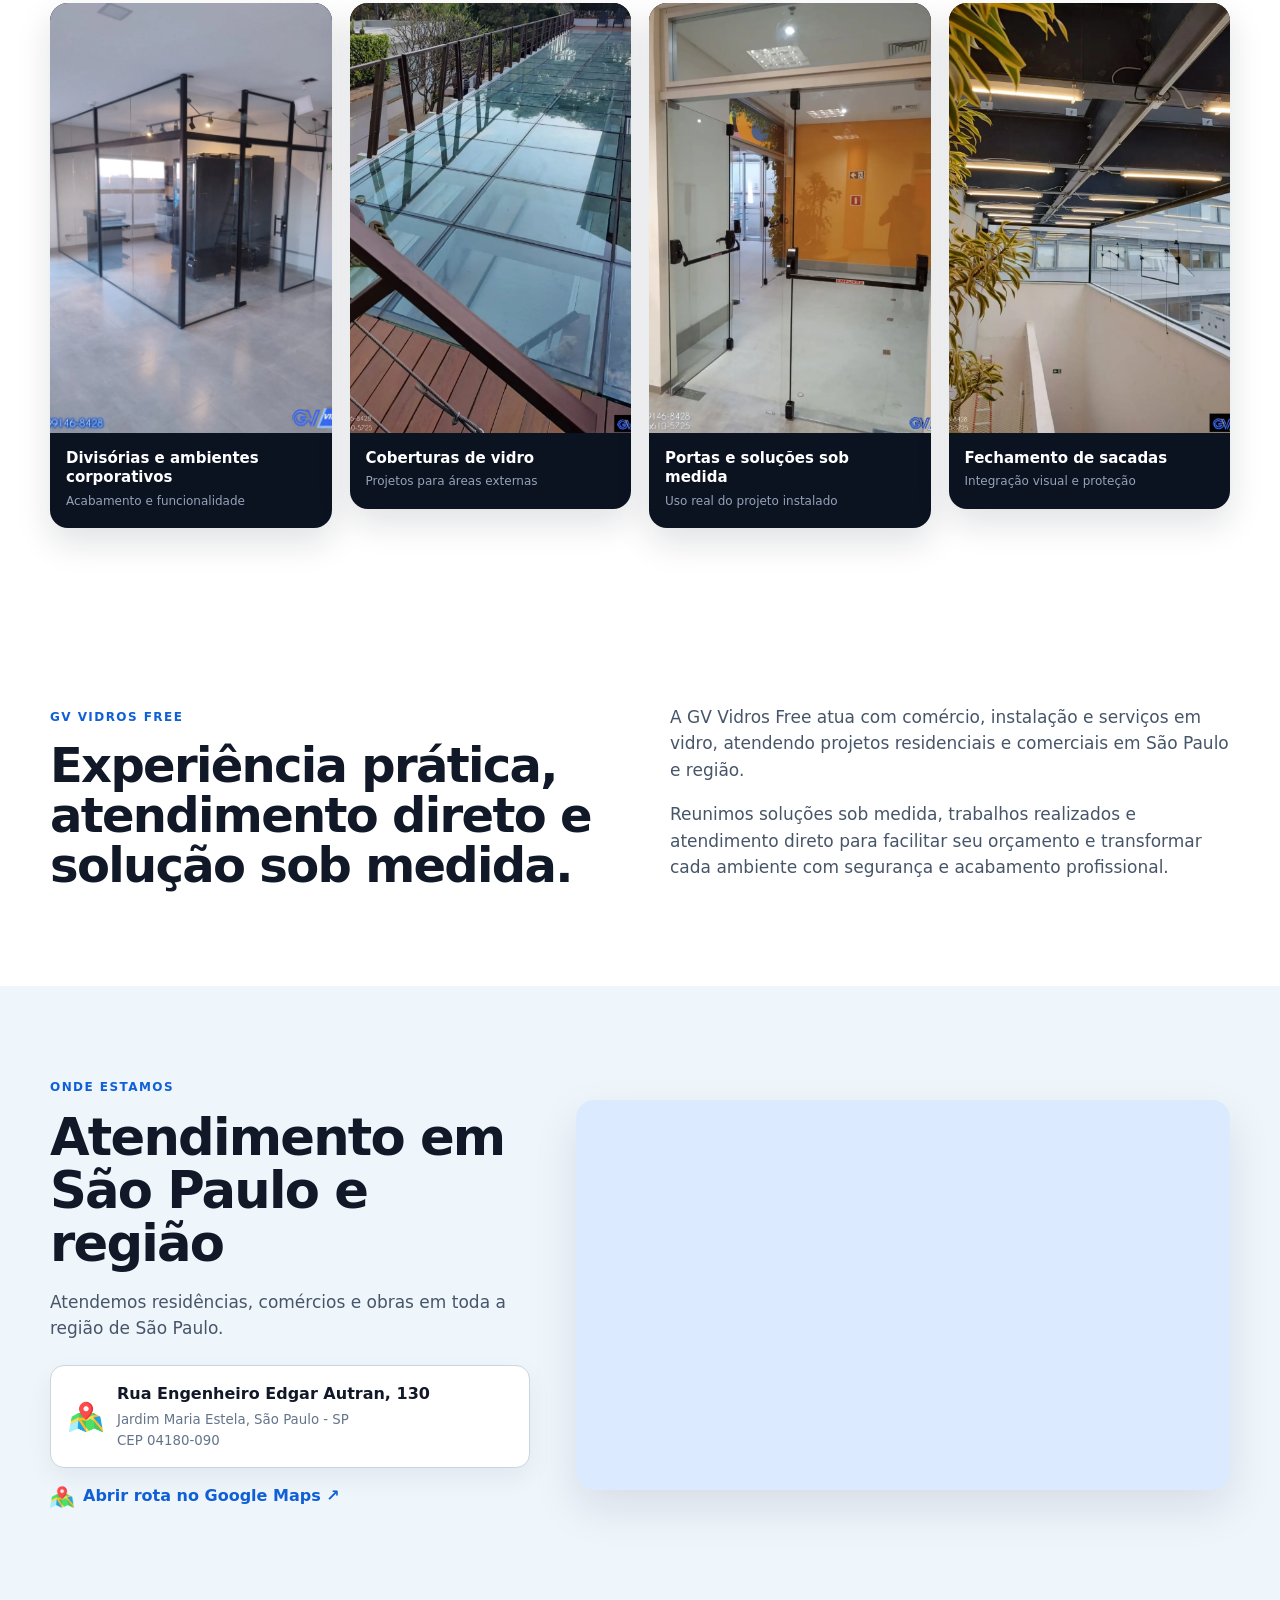
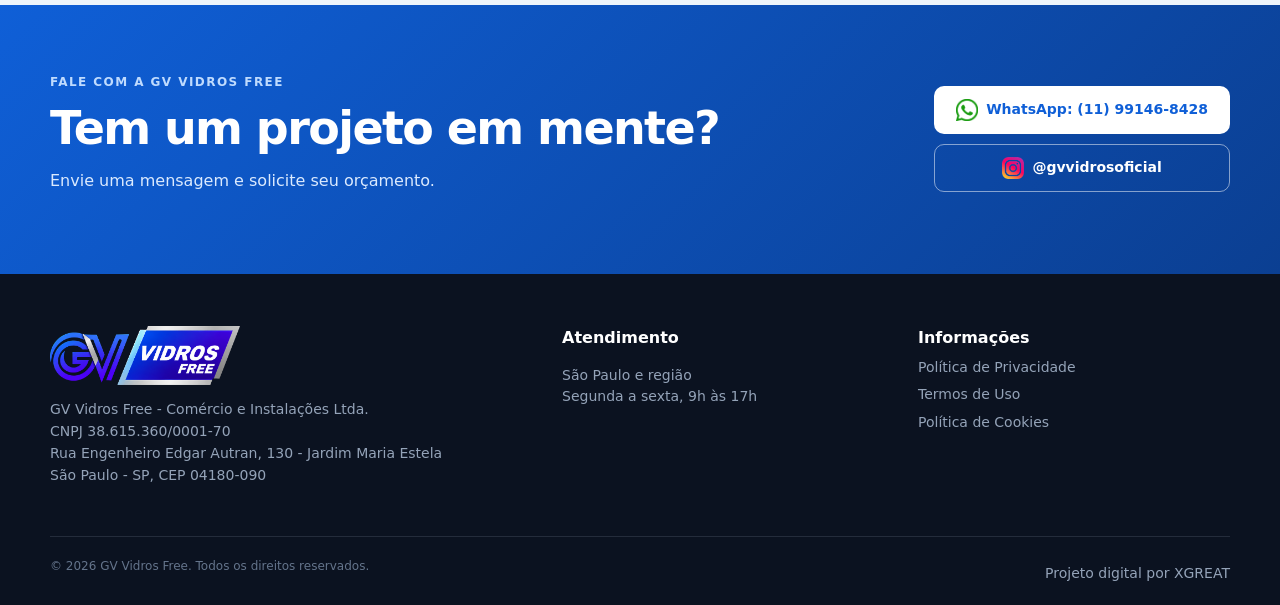
==== commit 983e98e3: "Padroniza assinatura da marca para XGREAT" ====
--- a/index.html
+++ b/index.html
@@ -97,7 +97,7 @@
       <div><strong>Atendimento</strong><p>São Paulo e região<br>Segunda a sexta, 9h às 17h</p></div>
       <div><strong>Informações</strong><a href="politica-de-privacidade.html">Política de Privacidade</a><a href="termos-de-uso.html">Termos de Uso</a><a href="politica-de-cookies.html">Política de Cookies</a></div>
     </div>
-    <div class="container footer-bottom"><span>© <span id="year"></span> GV Vidros Free. Todos os direitos reservados.</span><a class="xgr-credit" href="https://xgreat.com.br" target="_blank" rel="noopener">Projeto digital por XGR</a></div>
+    <div class="container footer-bottom"><span>© <span id="year"></span> GV Vidros Free. Todos os direitos reservados.</span><a class="xgr-credit" href="https://xgreat.com.br" target="_blank" rel="noopener">Projeto digital por XGREAT</a></div>
   </footer>
 
   <a class="scroll-top" href="#inicio" onclick="event.preventDefault();window.scrollTo({top:0,behavior:'smooth'});" aria-label="Voltar ao início">↑</a>
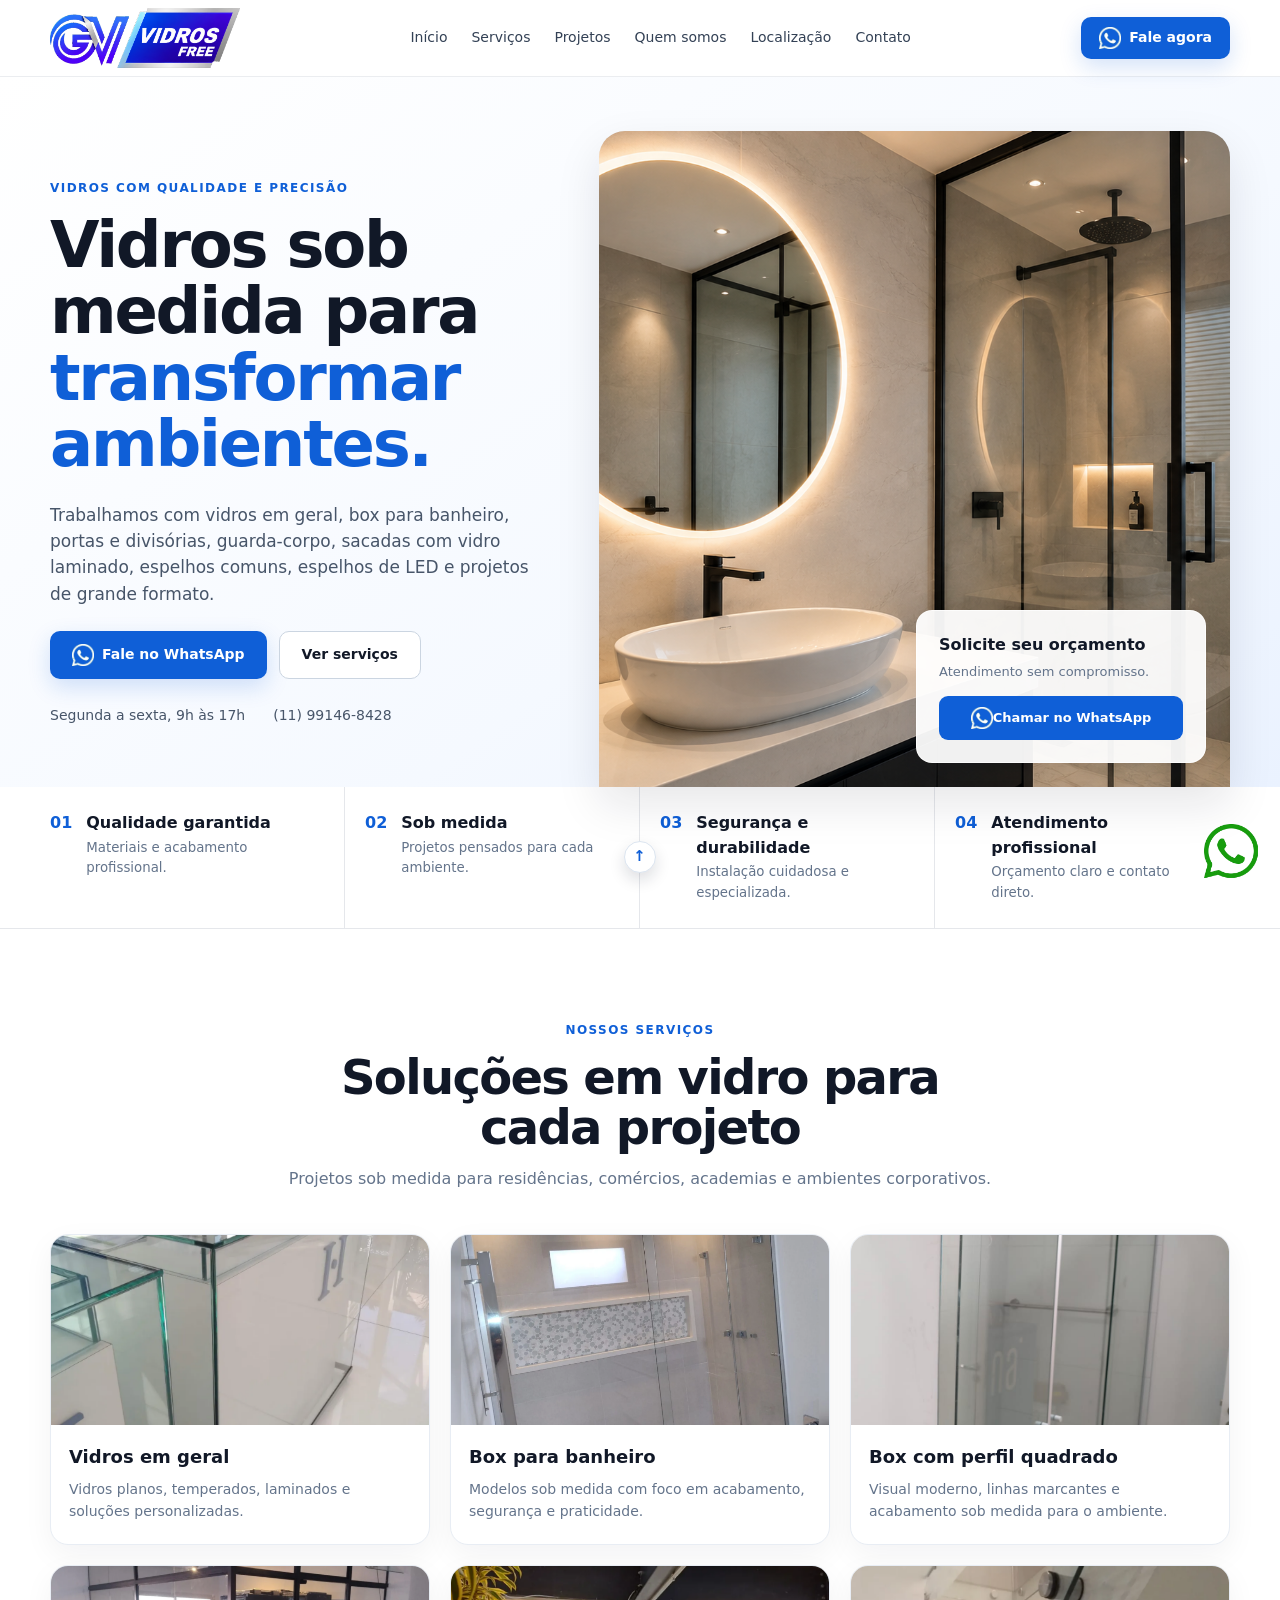
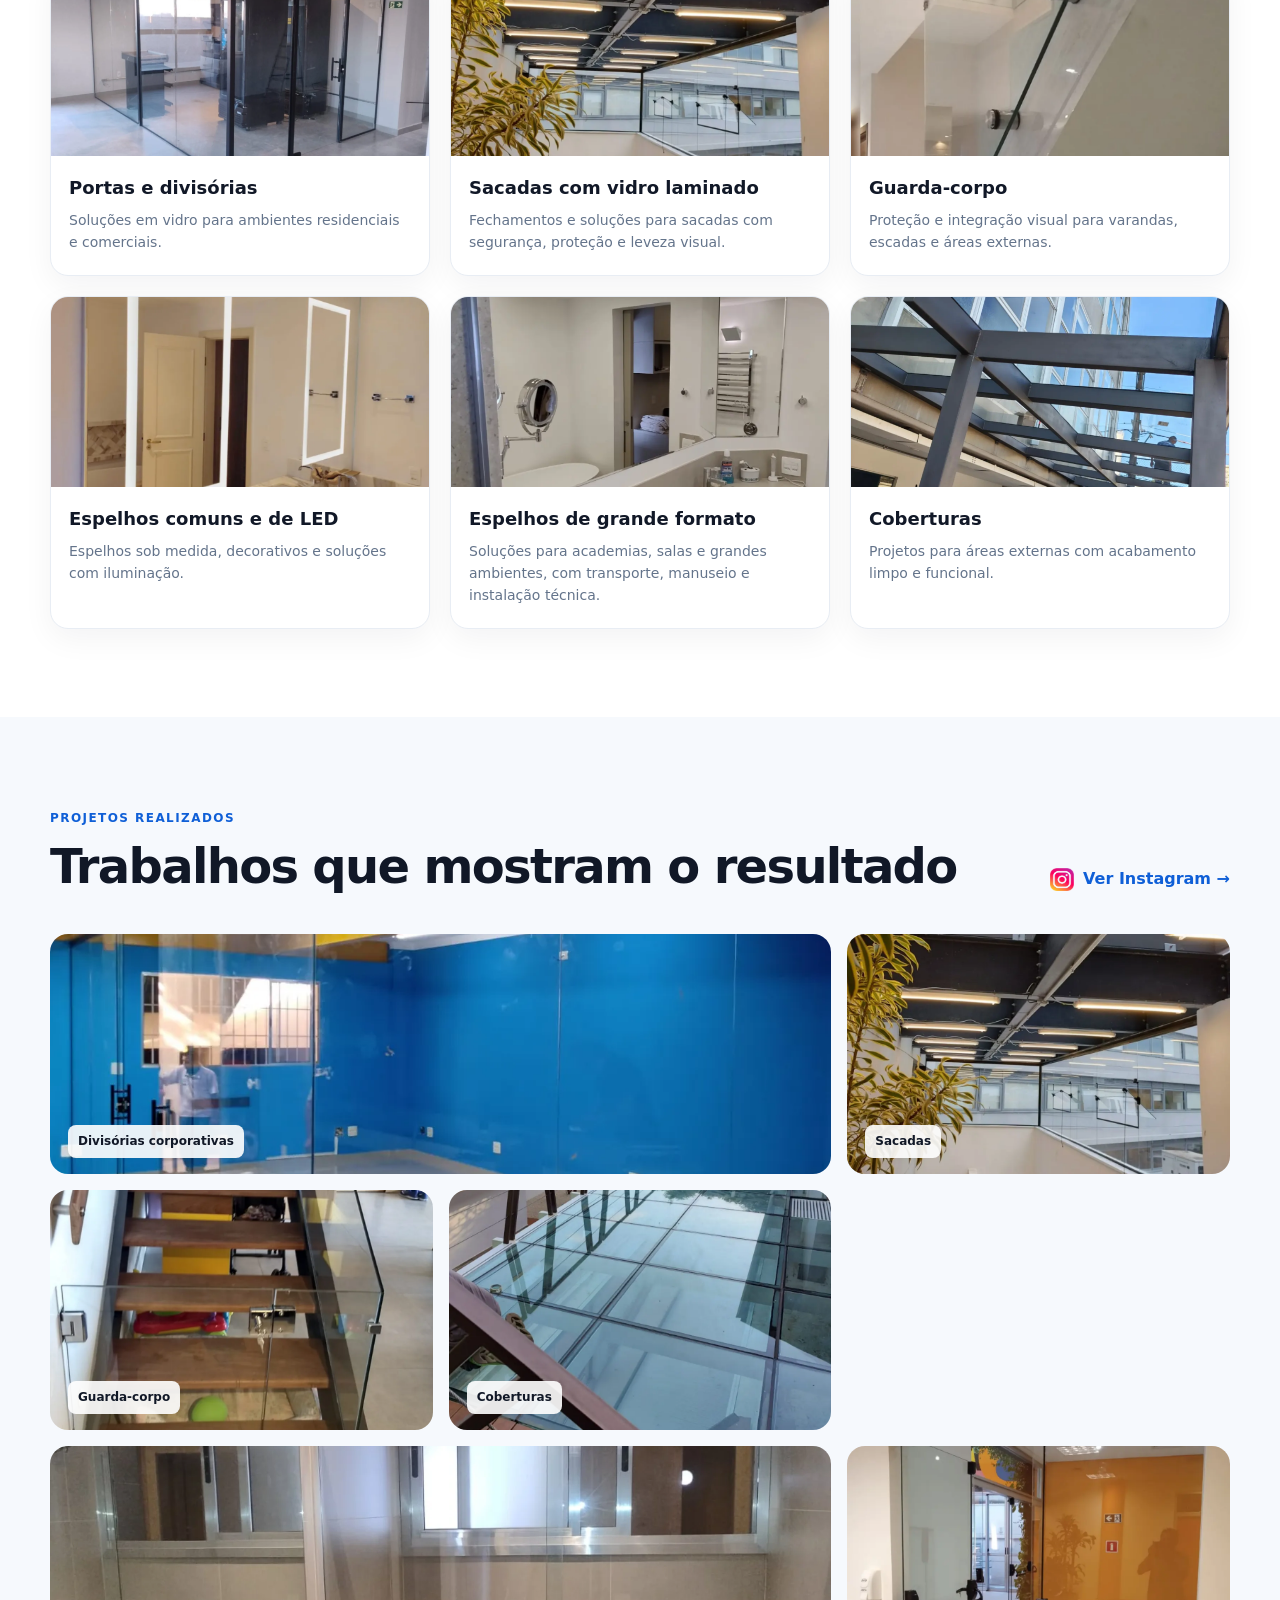
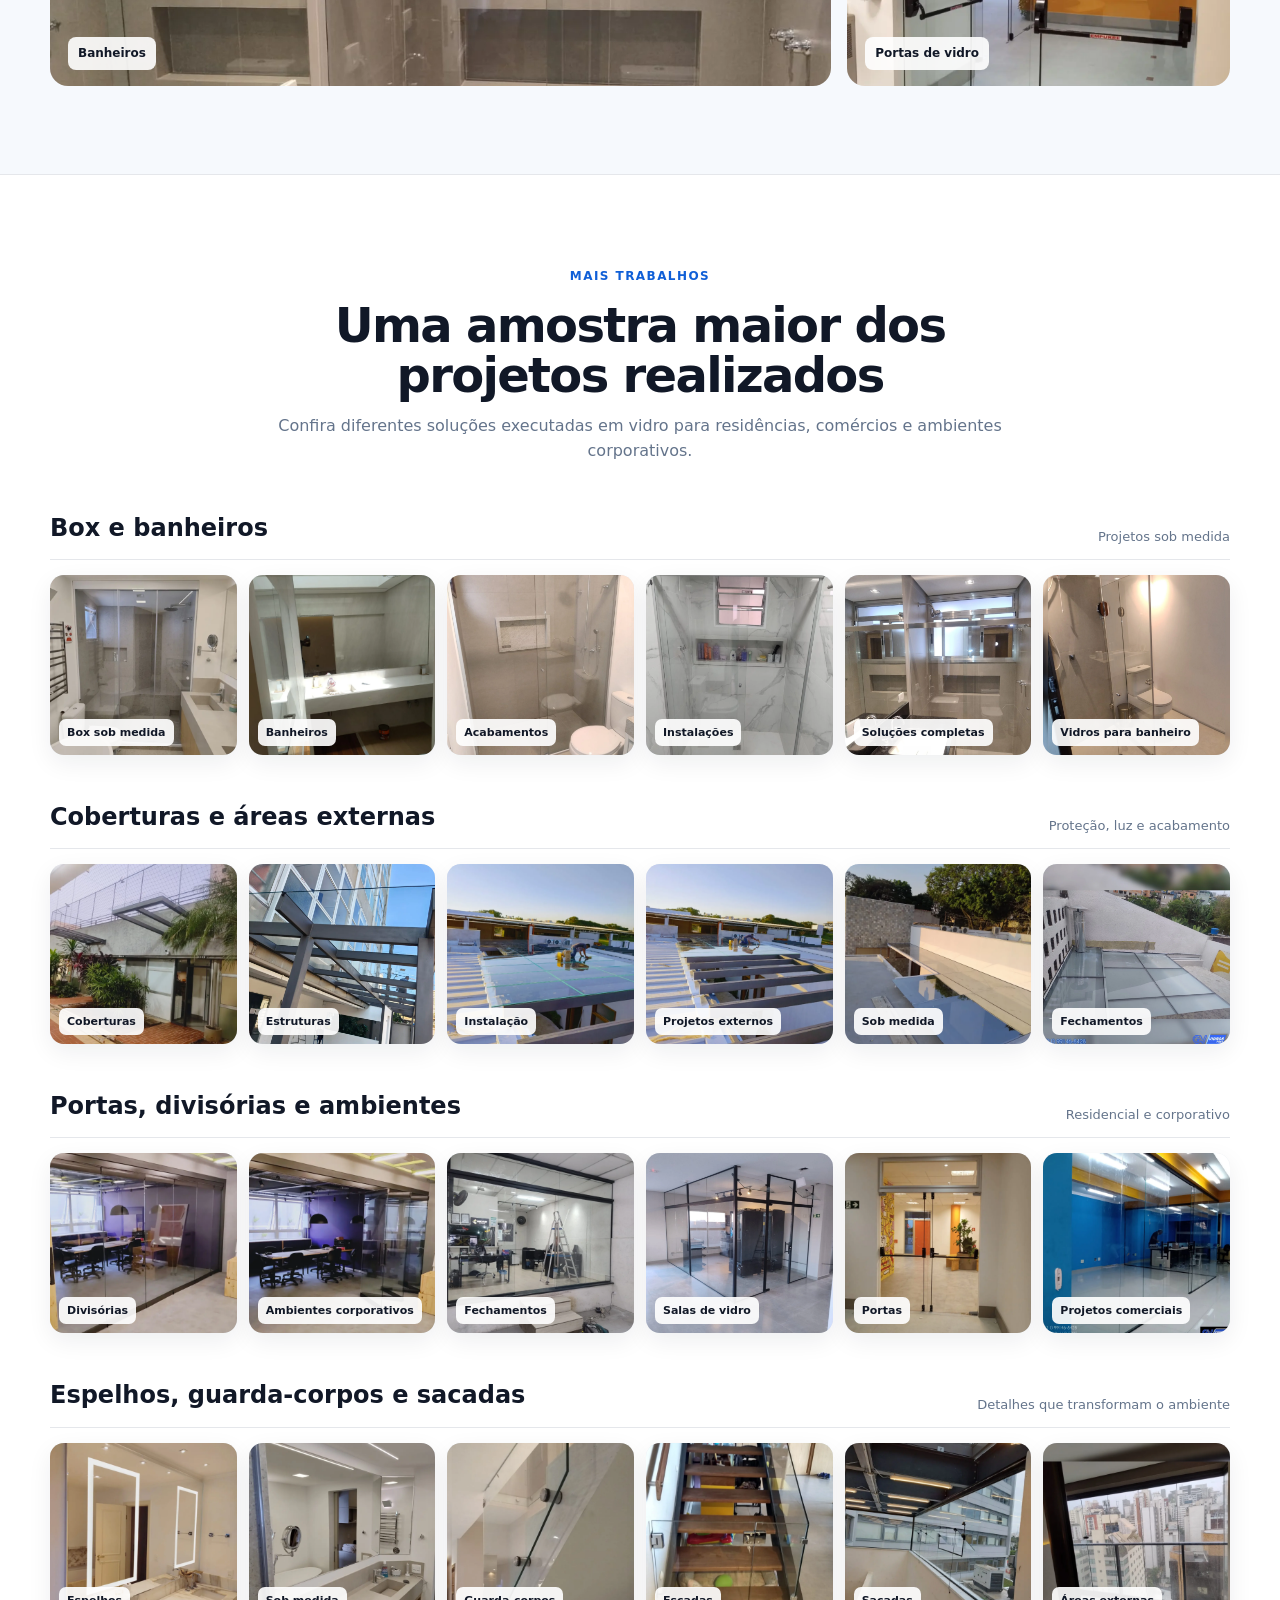
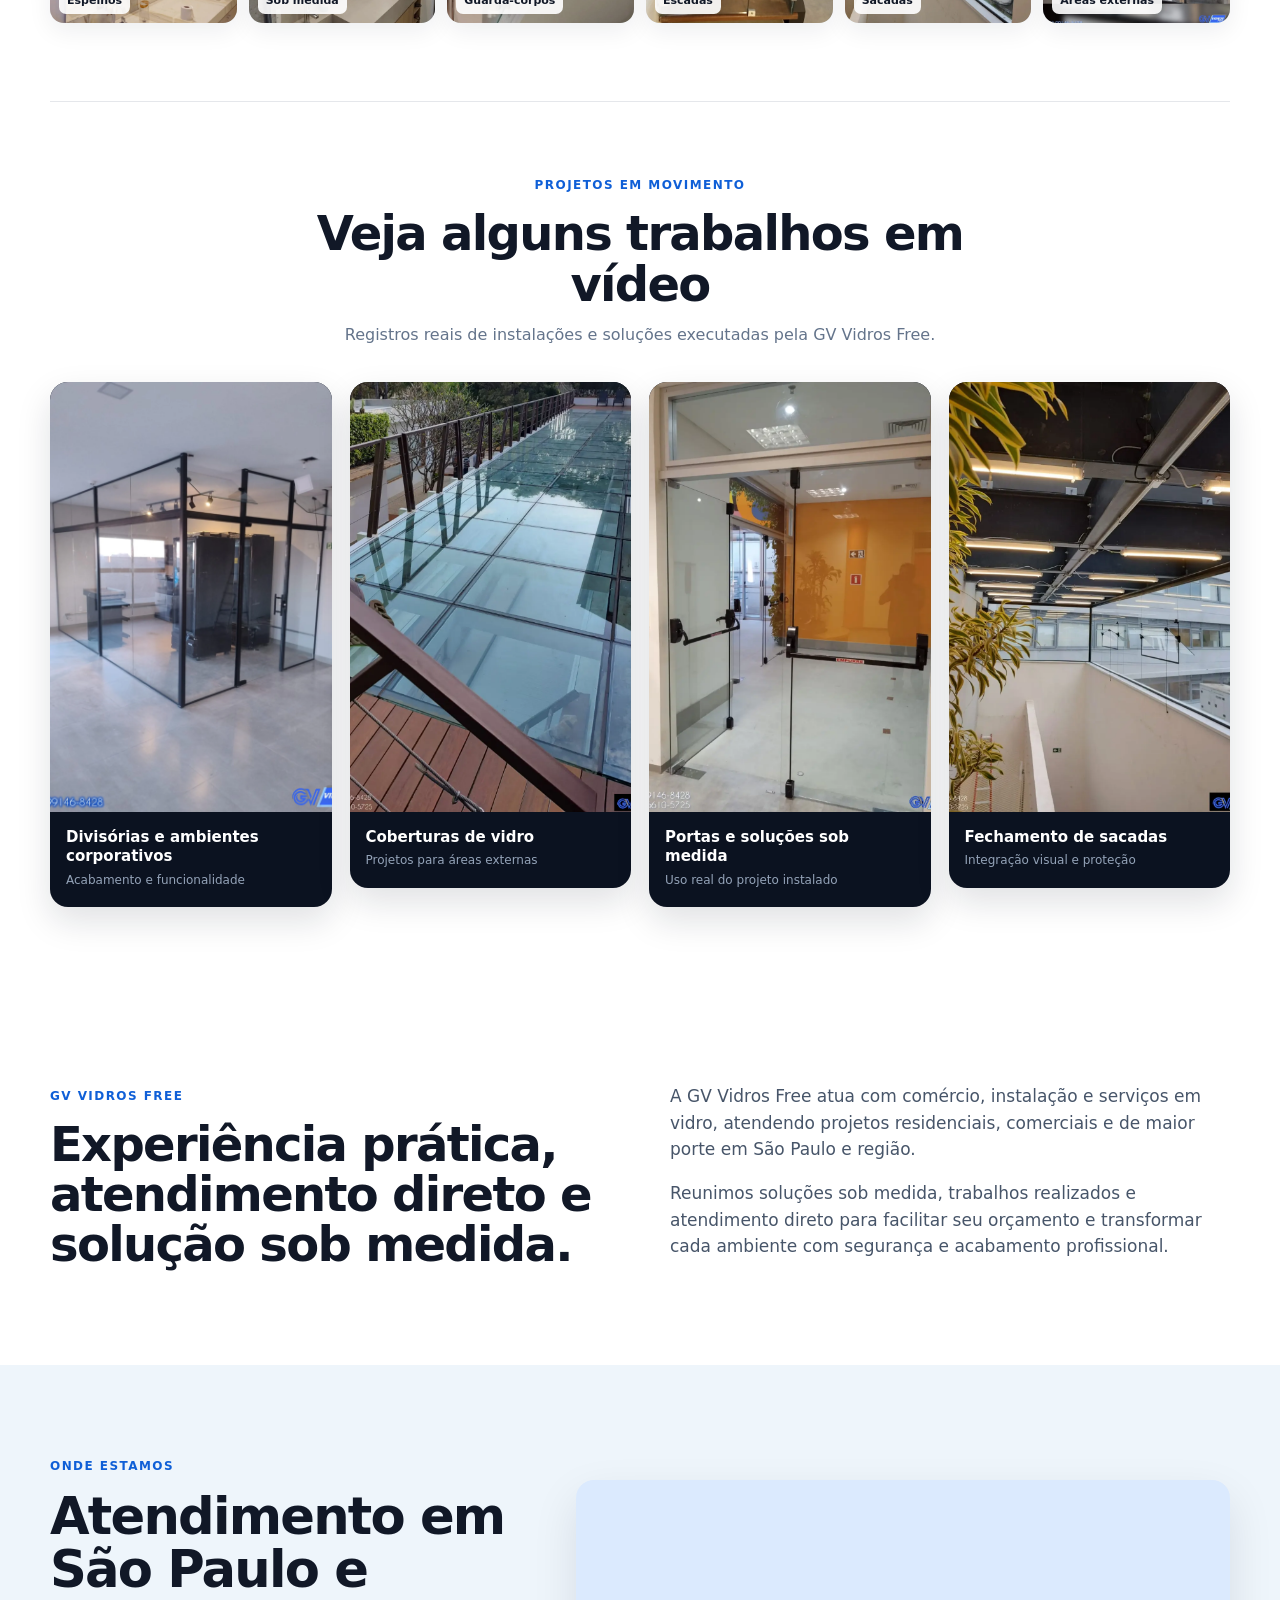
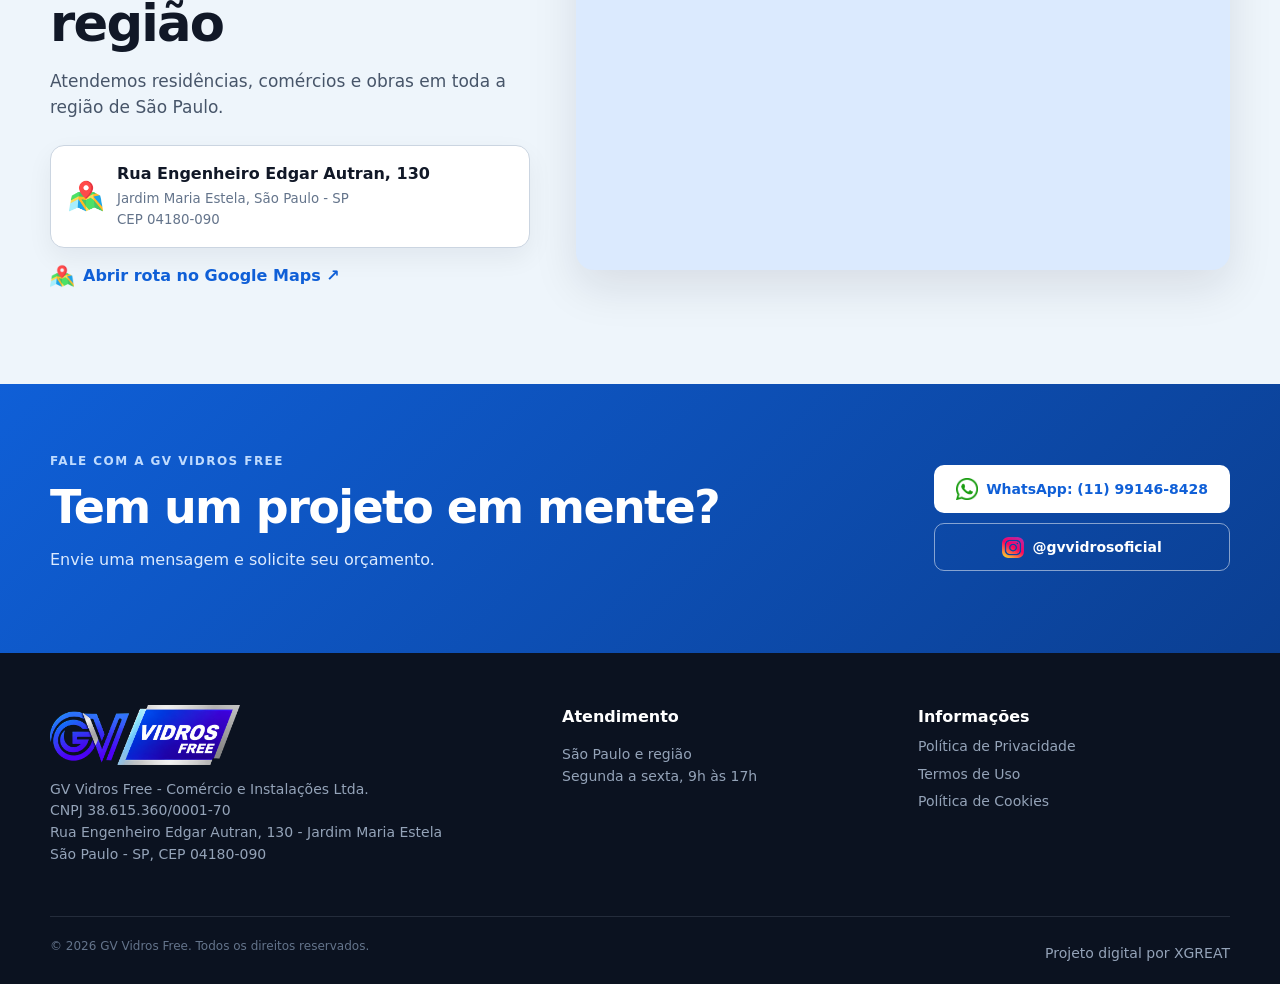
==== commit be9f34a3: "Destaca novos serviços e projetos especiais da GV Vidros" ====
--- a/index.html
+++ b/index.html
@@ -4,7 +4,7 @@
   <meta charset="utf-8">
   <meta name="viewport" content="width=device-width, initial-scale=1">
   <title>GV Vidros Free | Vidros sob medida em São Paulo</title>
-  <meta name="description" content="GV Vidros Free: vidros sob medida, box para banheiro, portas e divisórias, guarda-corpo, sacadas, espelhos e coberturas em São Paulo e região.">
+  <meta name="description" content="GV Vidros Free: vidros sob medida, box para banheiro, portas e divisórias, guarda-corpo, sacadas com vidro laminado, espelhos de grande formato e coberturas em São Paulo e região.">
   <meta name="theme-color" content="#0f5fd7">
   <link rel="canonical" href="https://gvvidrosfree.com.br/">
   <link rel="icon" type="image/png" href="assets/midia/FaviconGVVidros.png">
@@ -28,7 +28,7 @@
         <div class="hero-copy">
           <span class="eyebrow">VIDROS COM QUALIDADE E PRECISÃO</span>
           <h1>Vidros sob medida para <span>transformar ambientes.</span></h1>
-          <p>Trabalhamos com vidros em geral, box para banheiro, portas e divisórias, guarda-corpo, sacadas, espelhos comuns e espelhos de LED.</p>
+          <p>Trabalhamos com vidros em geral, box para banheiro, portas e divisórias, guarda-corpo, sacadas com vidro laminado, espelhos comuns, espelhos de LED e projetos de grande formato.</p>
           <div class="hero-actions">
             <a class="btn" href="https://wa.me/5511991468428" target="_blank" rel="noopener"><img class="btn-icon" src="assets/midia/Whats_Branco.png" alt="">Fale no WhatsApp</a>
             <a class="btn btn-ghost" href="#servicos">Ver serviços</a>
@@ -50,13 +50,16 @@
     </div></section>
 
     <section class="section" id="servicos"><div class="container">
-      <div class="section-head"><span class="eyebrow">NOSSOS SERVIÇOS</span><h2>Soluções em vidro para cada projeto</h2><p>Projetos sob medida para residências, comércios e ambientes corporativos.</p></div>
+      <div class="section-head"><span class="eyebrow">NOSSOS SERVIÇOS</span><h2>Soluções em vidro para cada projeto</h2><p>Projetos sob medida para residências, comércios, academias e ambientes corporativos.</p></div>
       <div class="services-grid">
         <article class="service-card"><div class="service-img"><img src="assets/fotos/Balcao1.webp" alt="Vidros sob medida"></div><h3>Vidros em geral</h3><p>Vidros planos, temperados, laminados e soluções personalizadas.</p></article>
         <article class="service-card"><div class="service-img"><img src="assets/fotos/Box4.webp" alt="Box para banheiro"></div><h3>Box para banheiro</h3><p>Modelos sob medida com foco em acabamento, segurança e praticidade.</p></article>
+        <article class="service-card"><div class="service-img"><img src="assets/fotos/box_perfil_quadrado.jpeg" alt="Box com perfil quadrado"></div><h3>Box com perfil quadrado</h3><p>Visual moderno, linhas marcantes e acabamento sob medida para o ambiente.</p></article>
         <article class="service-card"><div class="service-img"><img src="assets/fotos/Div9.webp" alt="Portas e divisórias de vidro"></div><h3>Portas e divisórias</h3><p>Soluções em vidro para ambientes residenciais e comerciais.</p></article>
-        <article class="service-card"><div class="service-img"><img src="assets/fotos/Esca2.webp" alt="Guarda-corpo de vidro"></div><h3>Guarda-corpo e sacadas</h3><p>Proteção e integração visual para varandas, escadas e áreas externas.</p></article>
+        <article class="service-card"><div class="service-img"><img src="assets/fotos/Jan2.webp" alt="Sacada com vidro laminado"></div><h3>Sacadas com vidro laminado</h3><p>Fechamentos e soluções para sacadas com segurança, proteção e leveza visual.</p></article>
+        <article class="service-card"><div class="service-img"><img src="assets/fotos/Esca2.webp" alt="Guarda-corpo de vidro"></div><h3>Guarda-corpo</h3><p>Proteção e integração visual para varandas, escadas e áreas externas.</p></article>
         <article class="service-card"><div class="service-img"><img src="assets/fotos/Esp1.webp" alt="Espelho sob medida"></div><h3>Espelhos comuns e de LED</h3><p>Espelhos sob medida, decorativos e soluções com iluminação.</p></article>
+        <article class="service-card"><div class="service-img"><img src="assets/fotos/Esp6.webp" alt="Espelhos de grande formato para academias e ambientes amplos"></div><h3>Espelhos de grande formato</h3><p>Soluções para academias, salas e grandes ambientes, com transporte, manuseio e instalação técnica.</p></article>
         <article class="service-card"><div class="service-img"><img src="assets/fotos/Cobert2.webp" alt="Cobertura de vidro"></div><h3>Coberturas</h3><p>Projetos para áreas externas com acabamento limpo e funcional.</p></article>
       </div>
     </div></section>
@@ -75,7 +78,7 @@
 
     <section class="section" id="sobre"><div class="container about-grid">
       <div><span class="eyebrow">GV VIDROS FREE</span><h2>Experiência prática, atendimento direto e solução sob medida.</h2></div>
-      <div class="about-copy"><p>A GV Vidros Free atua com comércio, instalação e serviços em vidro, atendendo projetos residenciais e comerciais em São Paulo e região.</p><p>Reunimos soluções sob medida, trabalhos realizados e atendimento direto para facilitar seu orçamento e transformar cada ambiente com segurança e acabamento profissional.</p></div>
+      <div class="about-copy"><p>A GV Vidros Free atua com comércio, instalação e serviços em vidro, atendendo projetos residenciais, comerciais e de maior porte em São Paulo e região.</p><p>Reunimos soluções sob medida, trabalhos realizados e atendimento direto para facilitar seu orçamento e transformar cada ambiente com segurança e acabamento profissional.</p></div>
     </div></section>
 
     <section class="location-section" id="localizacao"><div class="container location-grid">
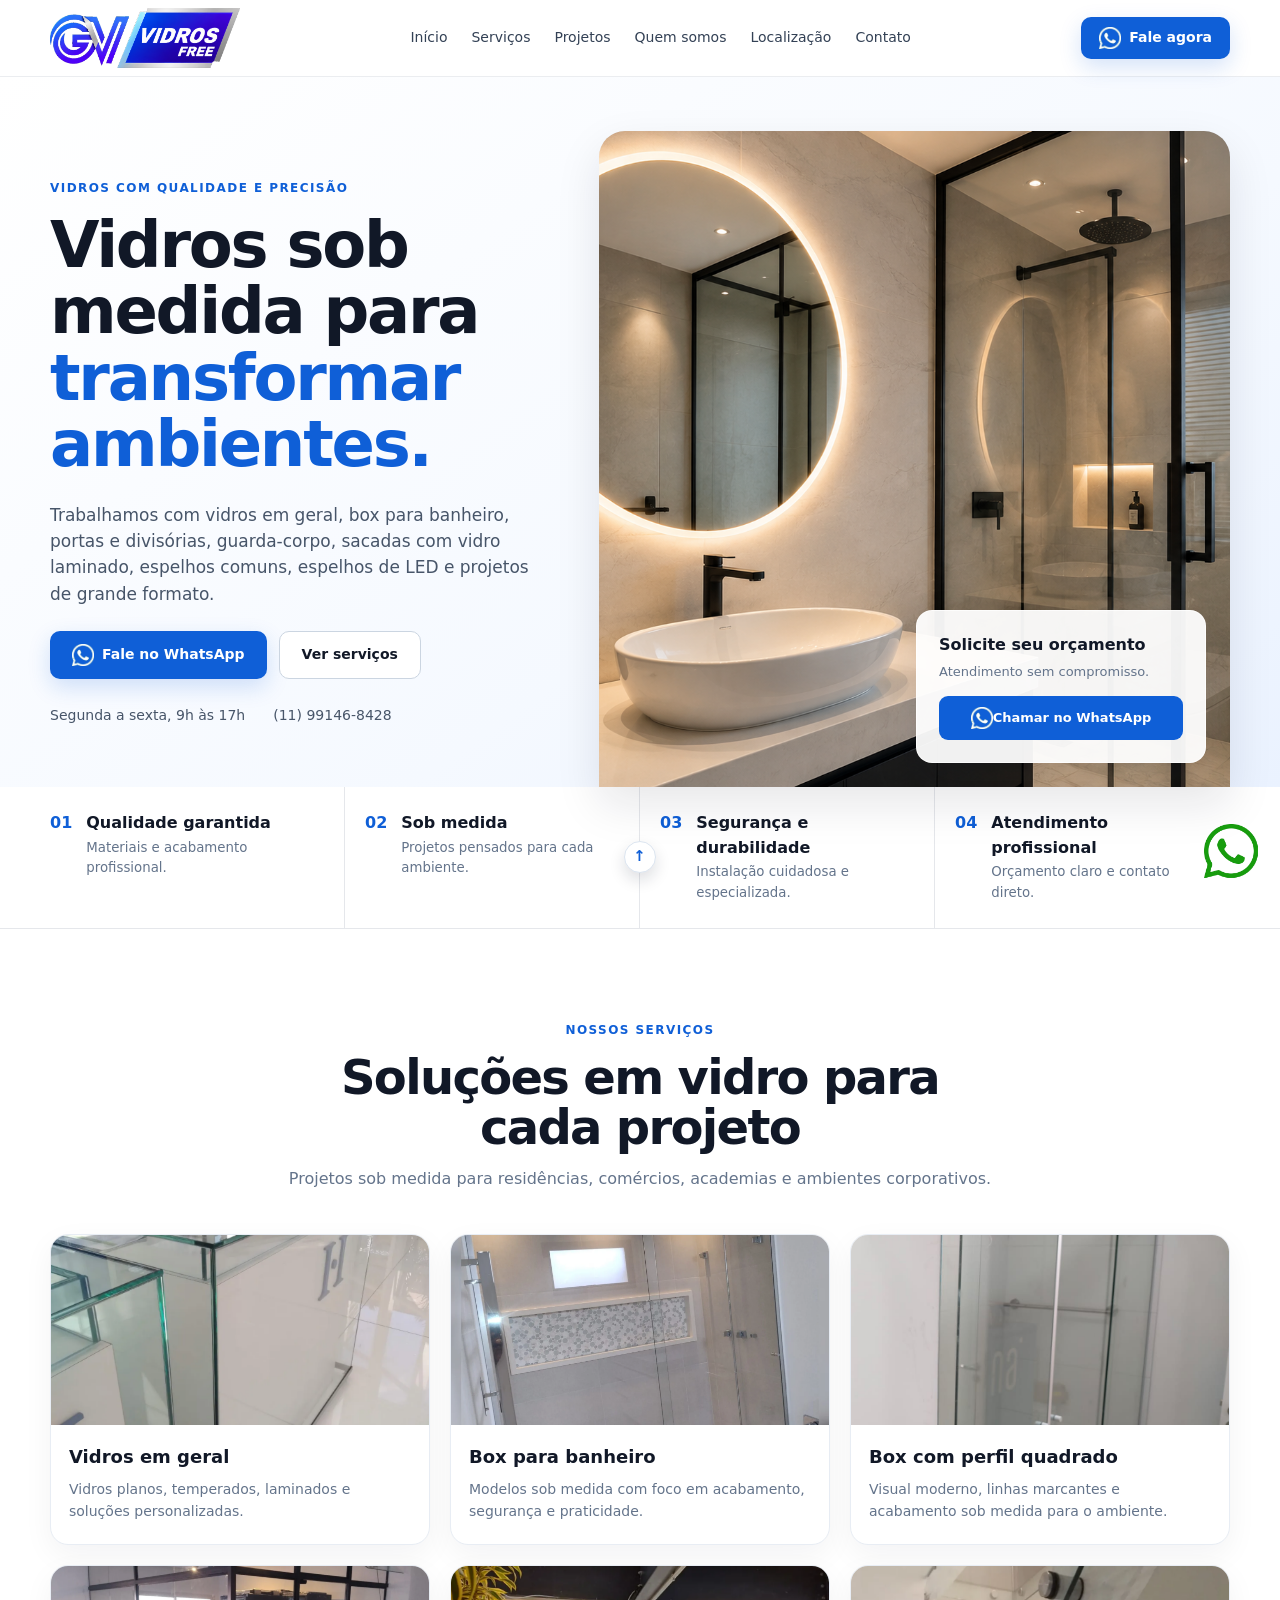
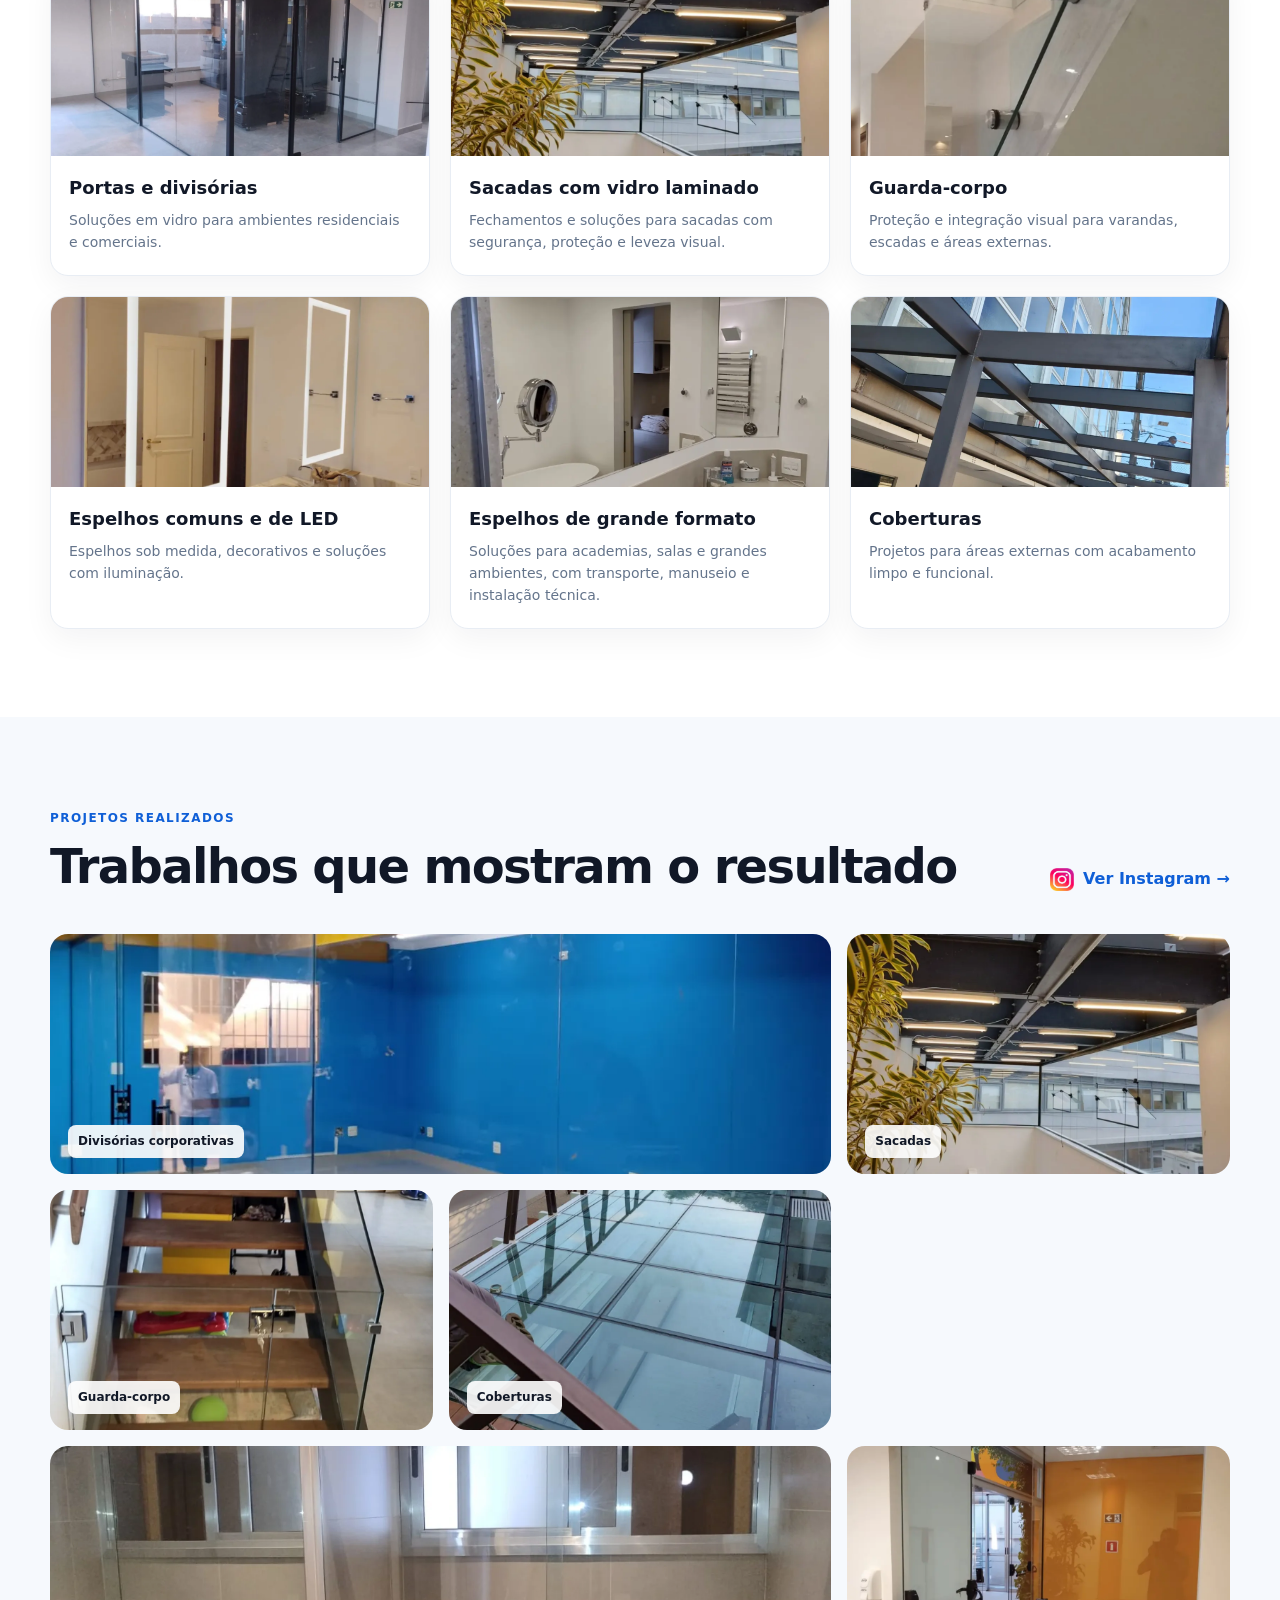
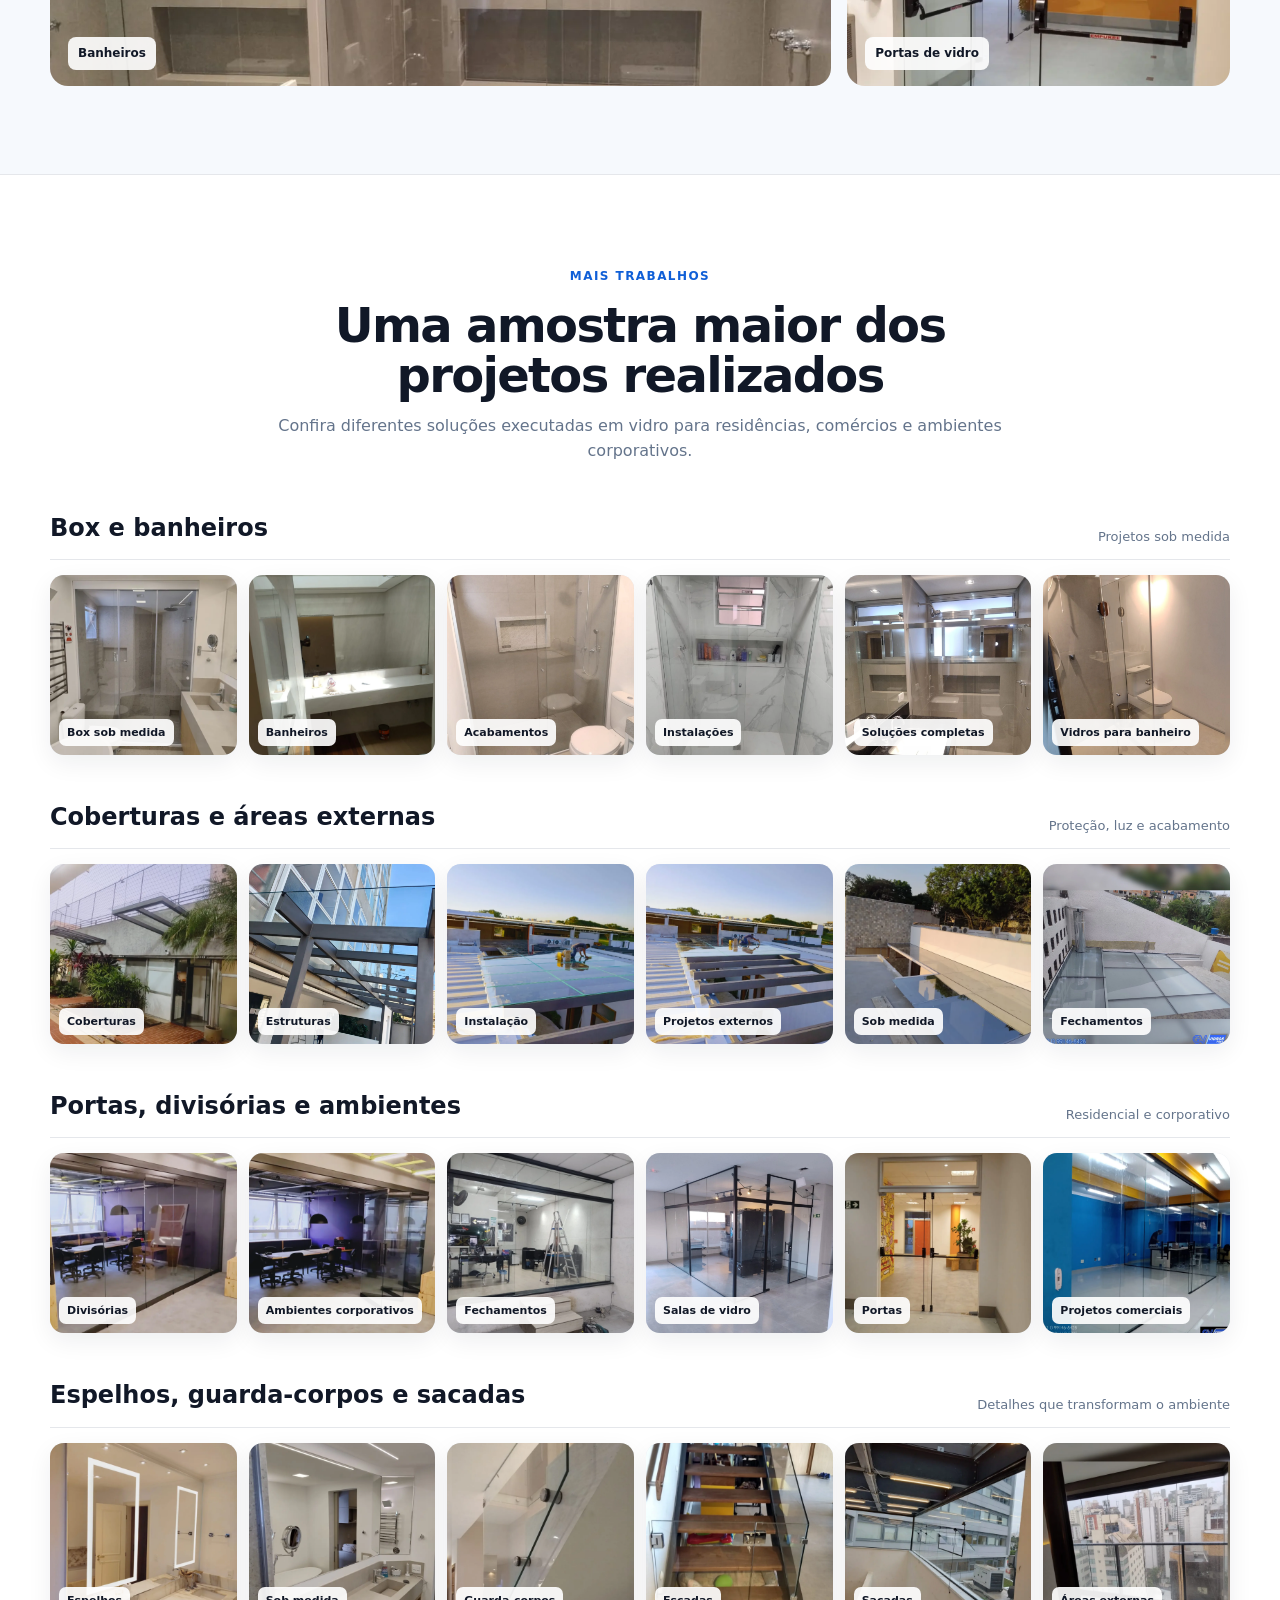
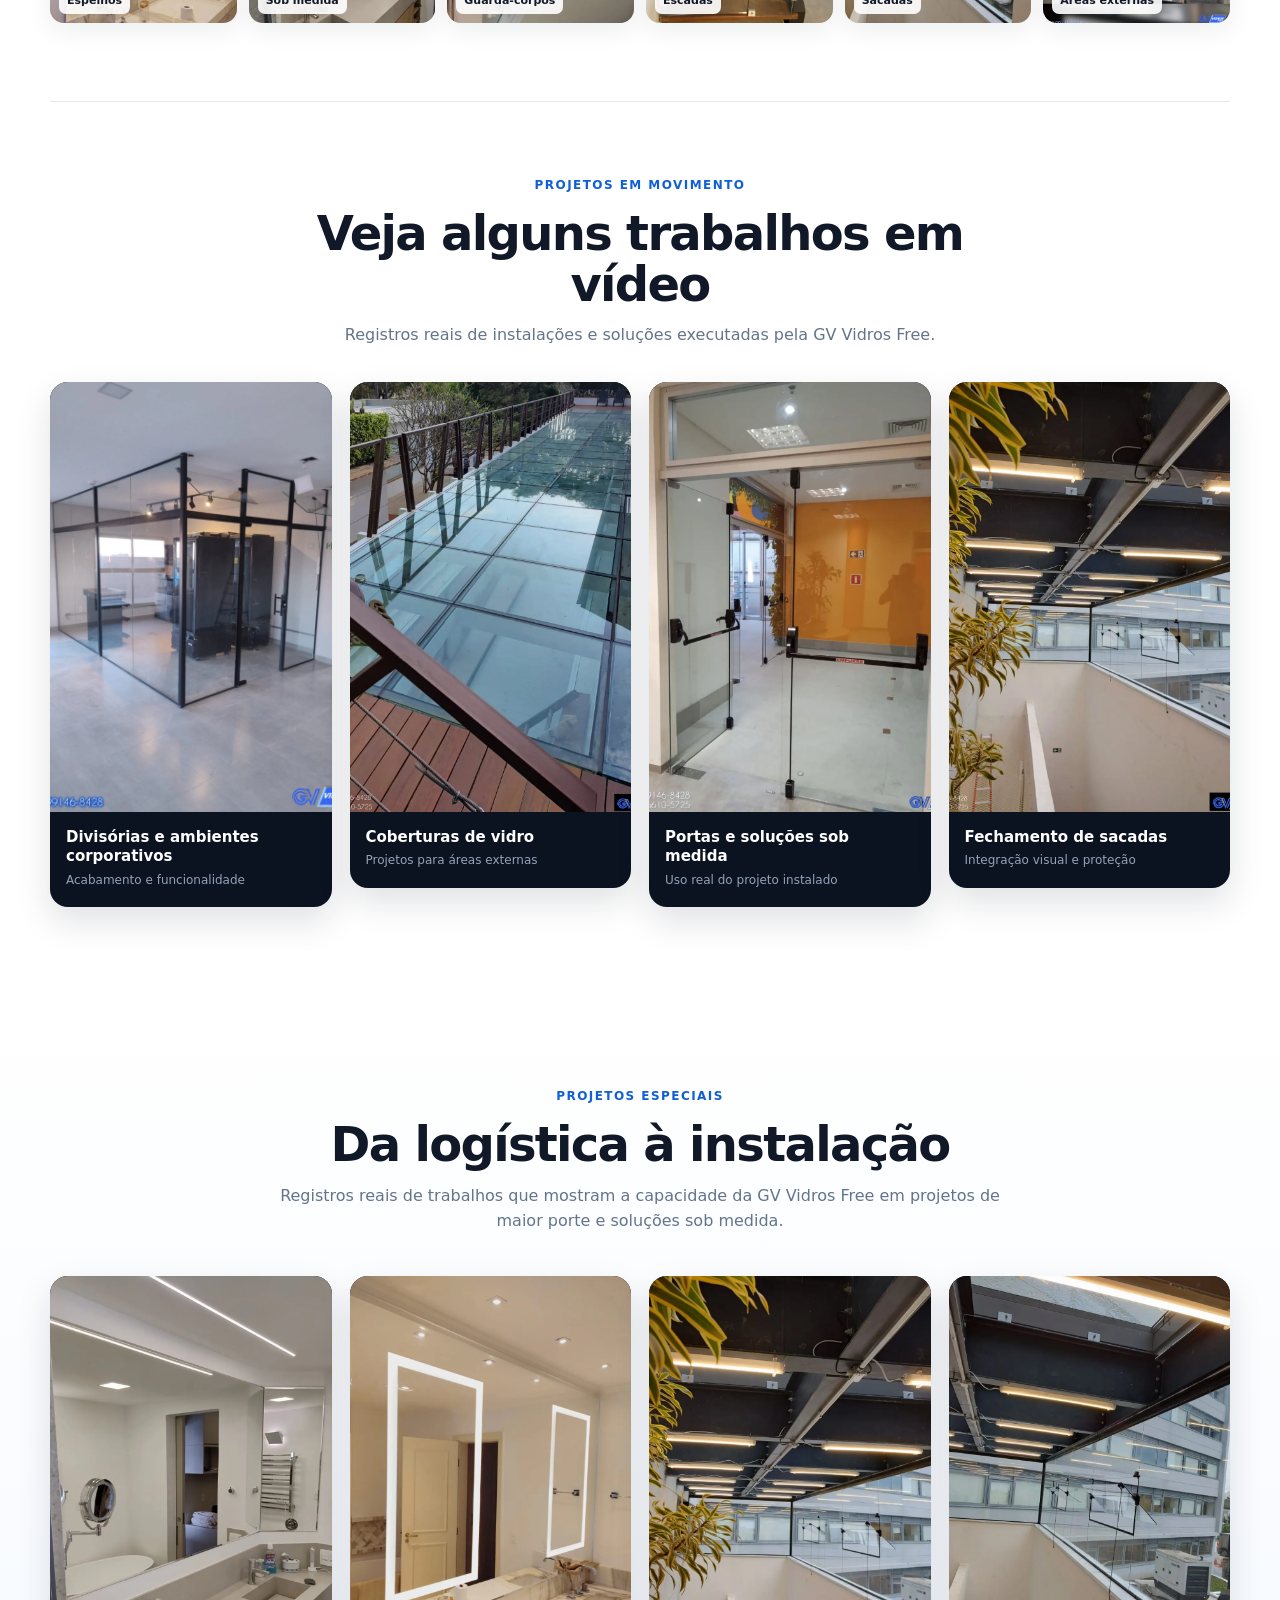
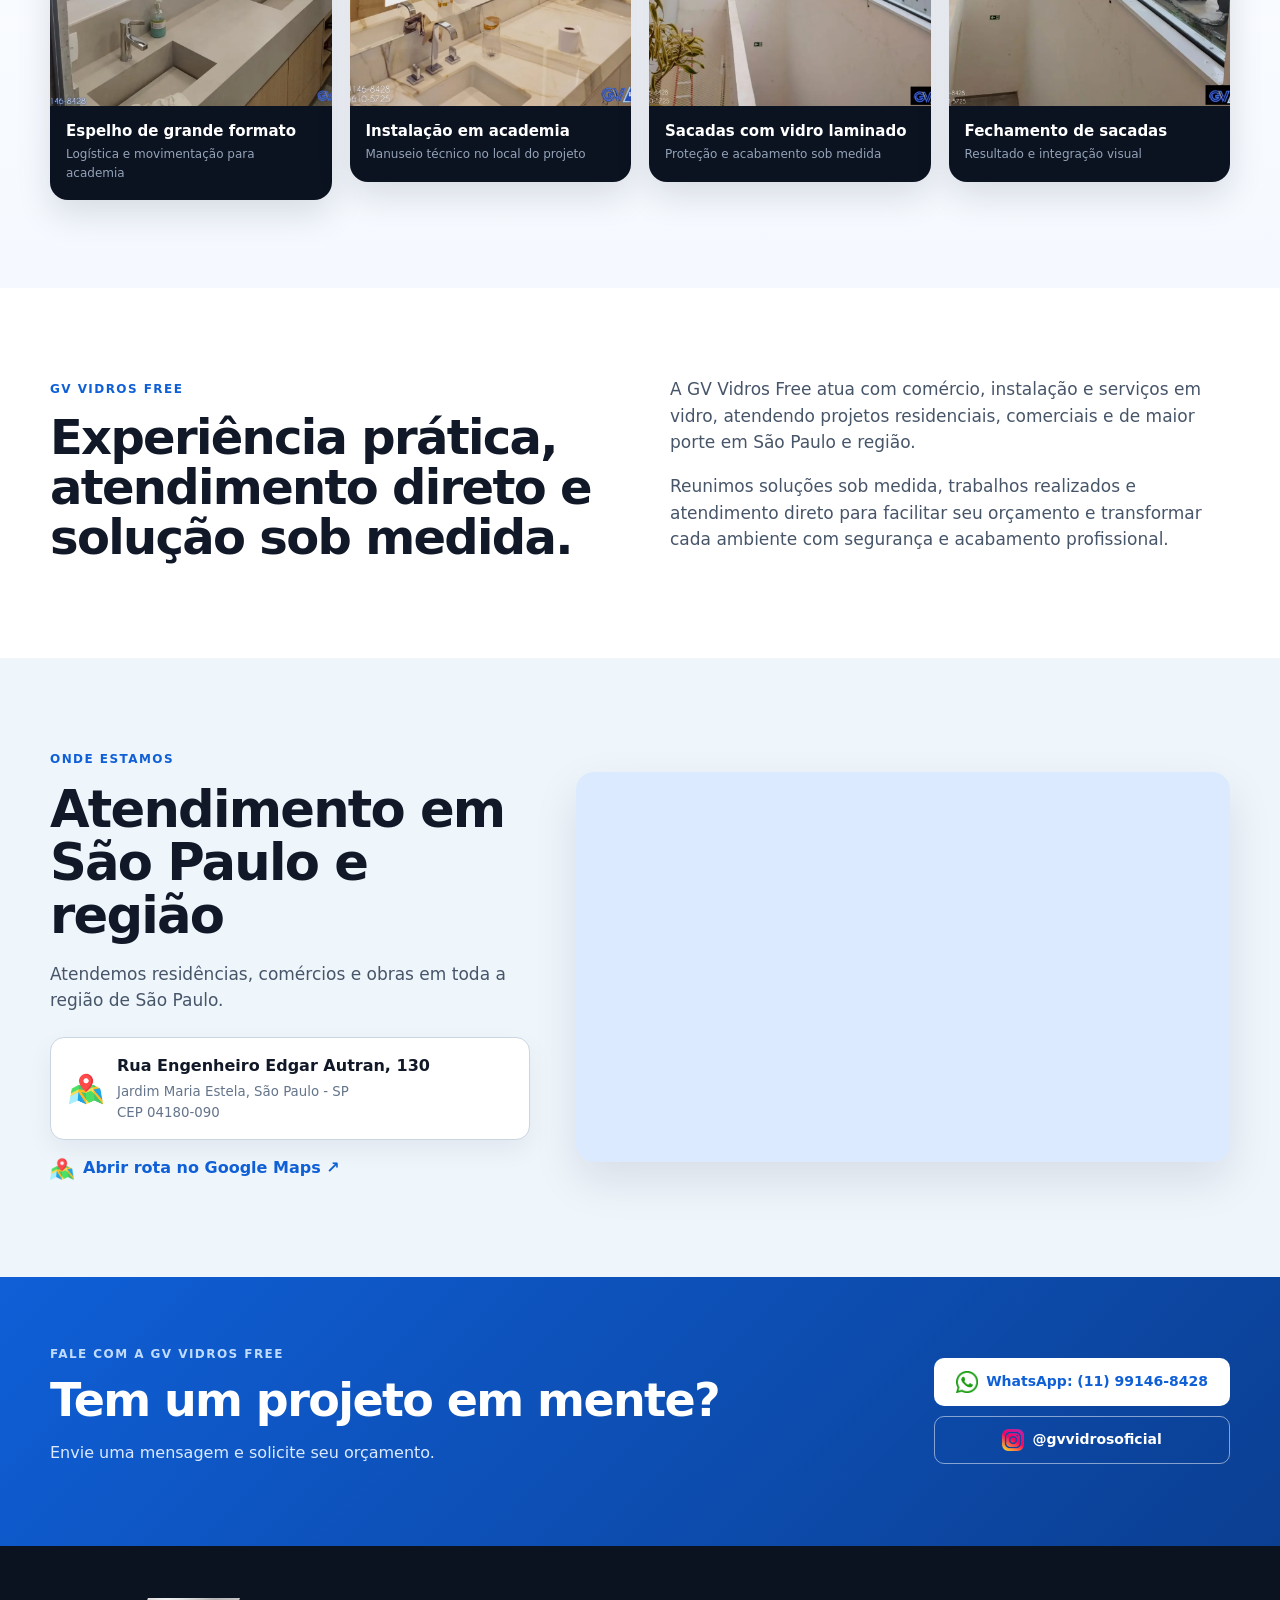
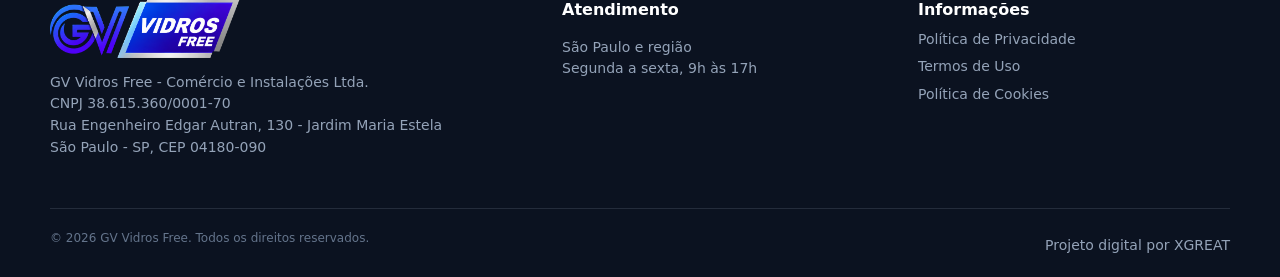
==== commit 17898724: "Inclui vídeos de projetos especiais e sacadas" ====
--- a/index.html
+++ b/index.html
@@ -76,6 +76,18 @@
       </div>
     </div></section>
 
+    <section class="section" id="projetos-especiais" style="background:linear-gradient(180deg,#ffffff 0%,#f5f9ff 100%);">
+      <div class="container">
+        <div class="section-head"><span class="eyebrow">PROJETOS ESPECIAIS</span><h2>Da logística à instalação</h2><p>Registros reais de trabalhos que mostram a capacidade da GV Vidros Free em projetos de maior porte e soluções sob medida.</p></div>
+        <div class="video-grid">
+          <article class="video-card"><video class="showcase-video" muted playsinline preload="metadata" poster="assets/fotos/Esp6.webp" data-start="3" data-end="13"><source src="assets/fotos/espelho_academia_caminhao.mp4" type="video/mp4"></video><div><strong>Espelho de grande formato</strong><span>Logística e movimentação para academia</span></div></article>
+          <article class="video-card"><video class="showcase-video" muted playsinline preload="metadata" poster="assets/fotos/Esp1.webp" data-start="1" data-end="12"><source src="assets/fotos/espelho_academia_Install.mp4" type="video/mp4"></video><div><strong>Instalação em academia</strong><span>Manuseio técnico no local do projeto</span></div></article>
+          <article class="video-card"><video class="showcase-video" muted playsinline preload="metadata" poster="assets/fotos/Jan2.webp" data-start="2" data-end="11"><source src="assets/fotos/sacada1.mp4" type="video/mp4"></video><div><strong>Sacadas com vidro laminado</strong><span>Proteção e acabamento sob medida</span></div></article>
+          <article class="video-card"><video class="showcase-video" muted playsinline preload="metadata" poster="assets/fotos/Jan1.webp" data-start="2" data-end="11"><source src="assets/fotos/sacada3.mp4" type="video/mp4"></video><div><strong>Fechamento de sacadas</strong><span>Resultado e integração visual</span></div></article>
+        </div>
+      </div>
+    </section>
+
     <section class="section" id="sobre"><div class="container about-grid">
       <div><span class="eyebrow">GV VIDROS FREE</span><h2>Experiência prática, atendimento direto e solução sob medida.</h2></div>
       <div class="about-copy"><p>A GV Vidros Free atua com comércio, instalação e serviços em vidro, atendendo projetos residenciais, comerciais e de maior porte em São Paulo e região.</p><p>Reunimos soluções sob medida, trabalhos realizados e atendimento direto para facilitar seu orçamento e transformar cada ambiente com segurança e acabamento profissional.</p></div>
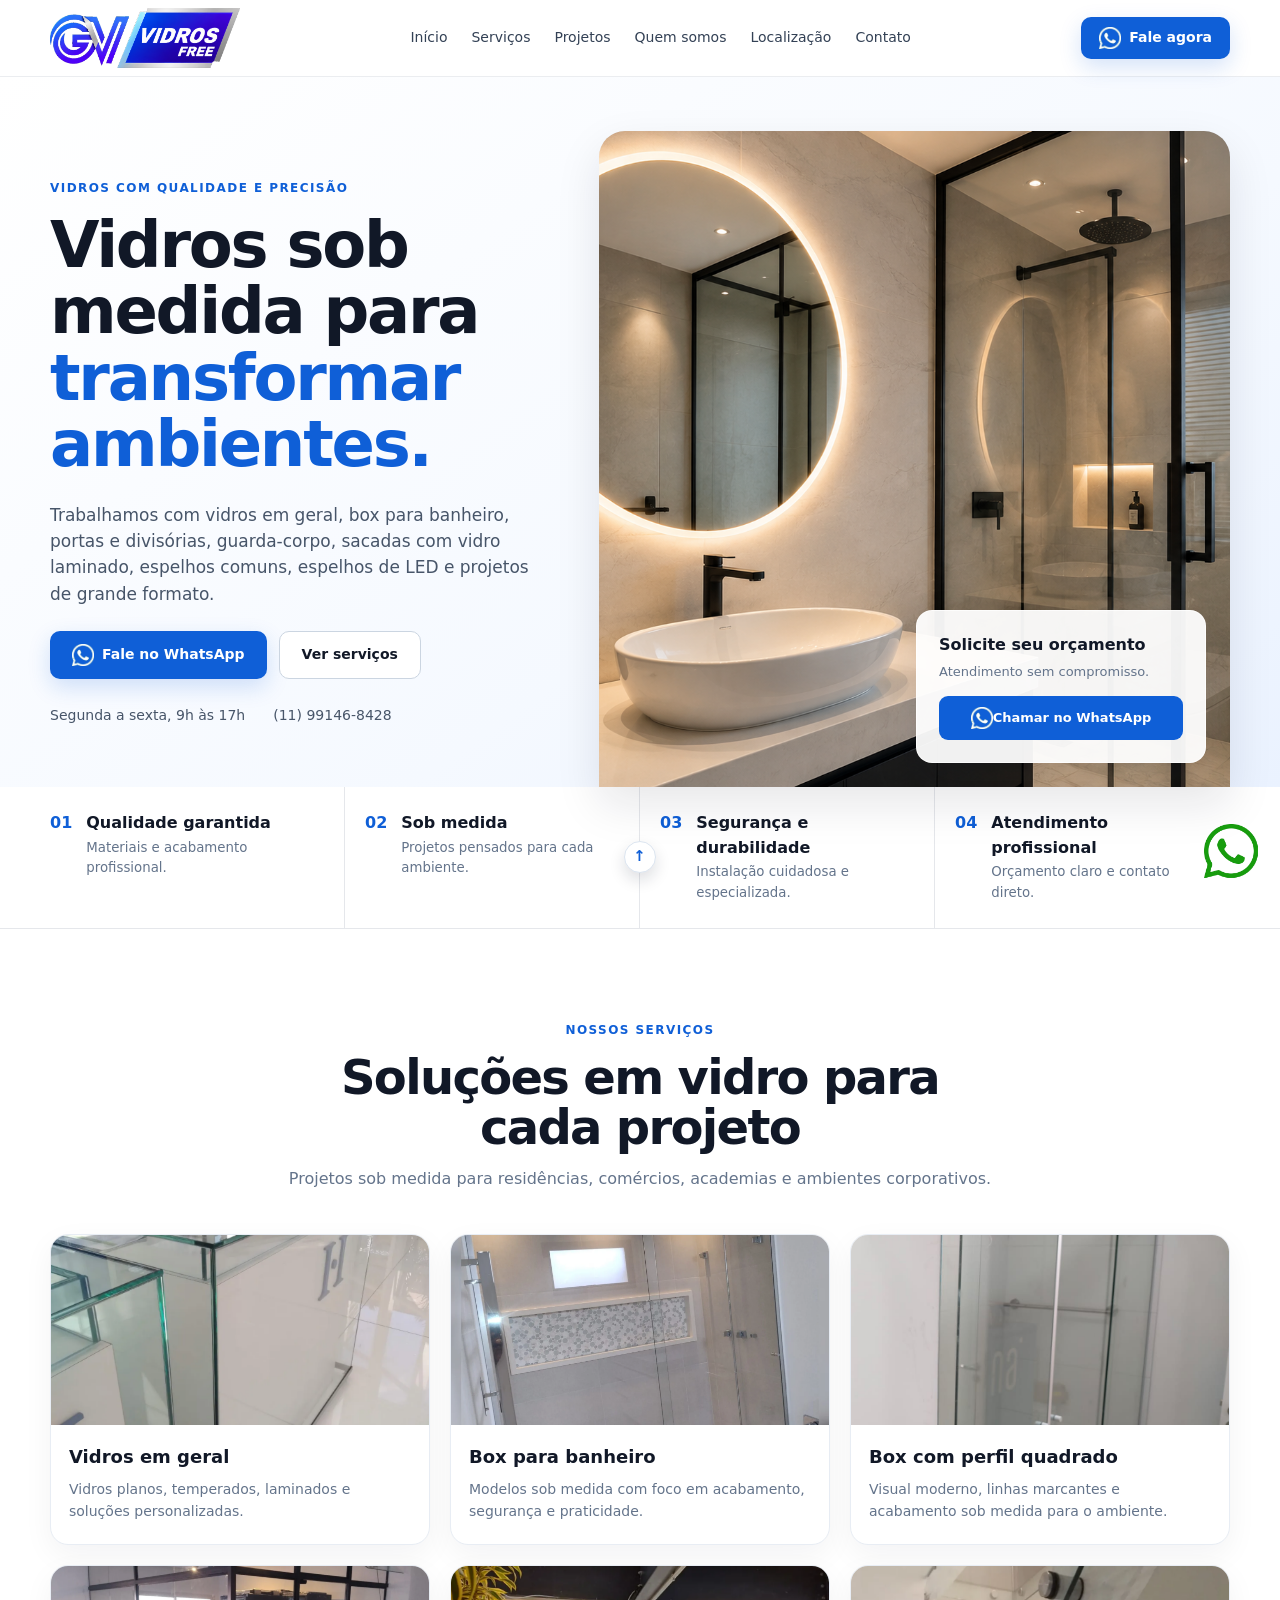
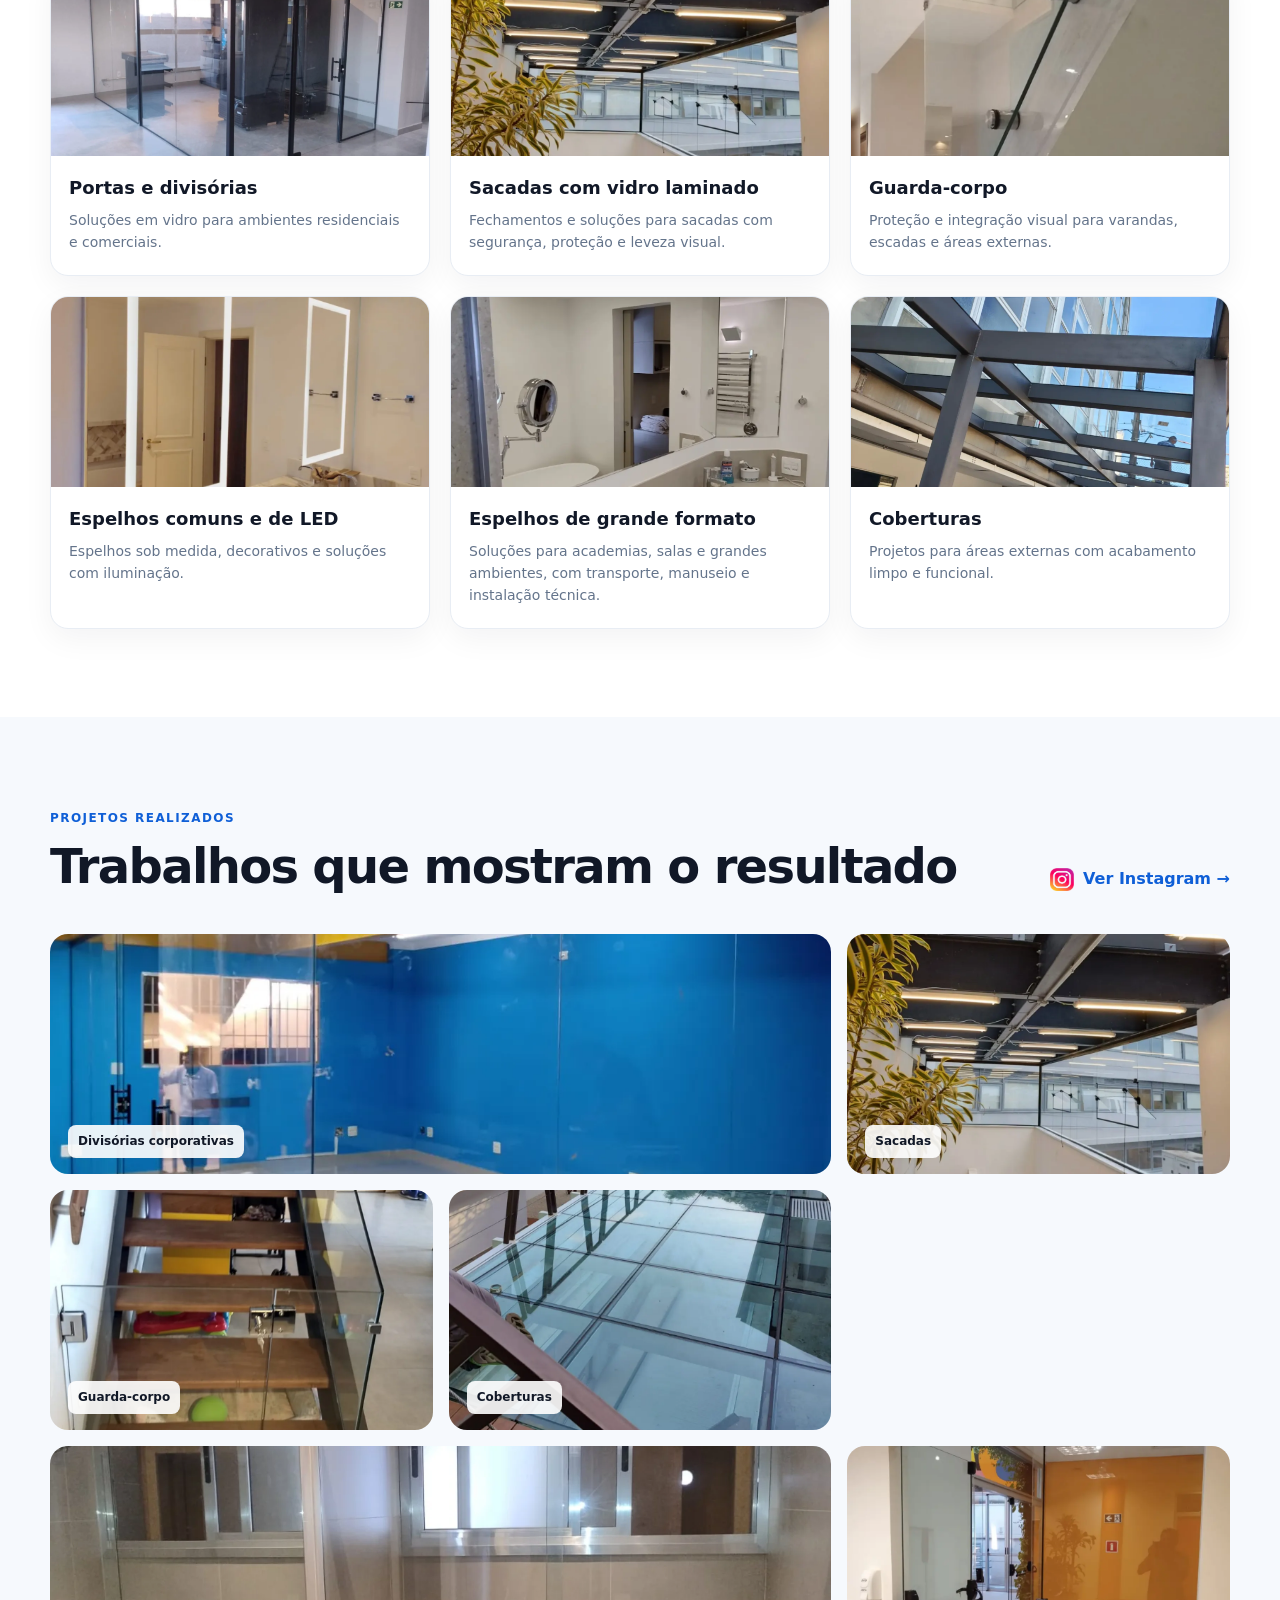
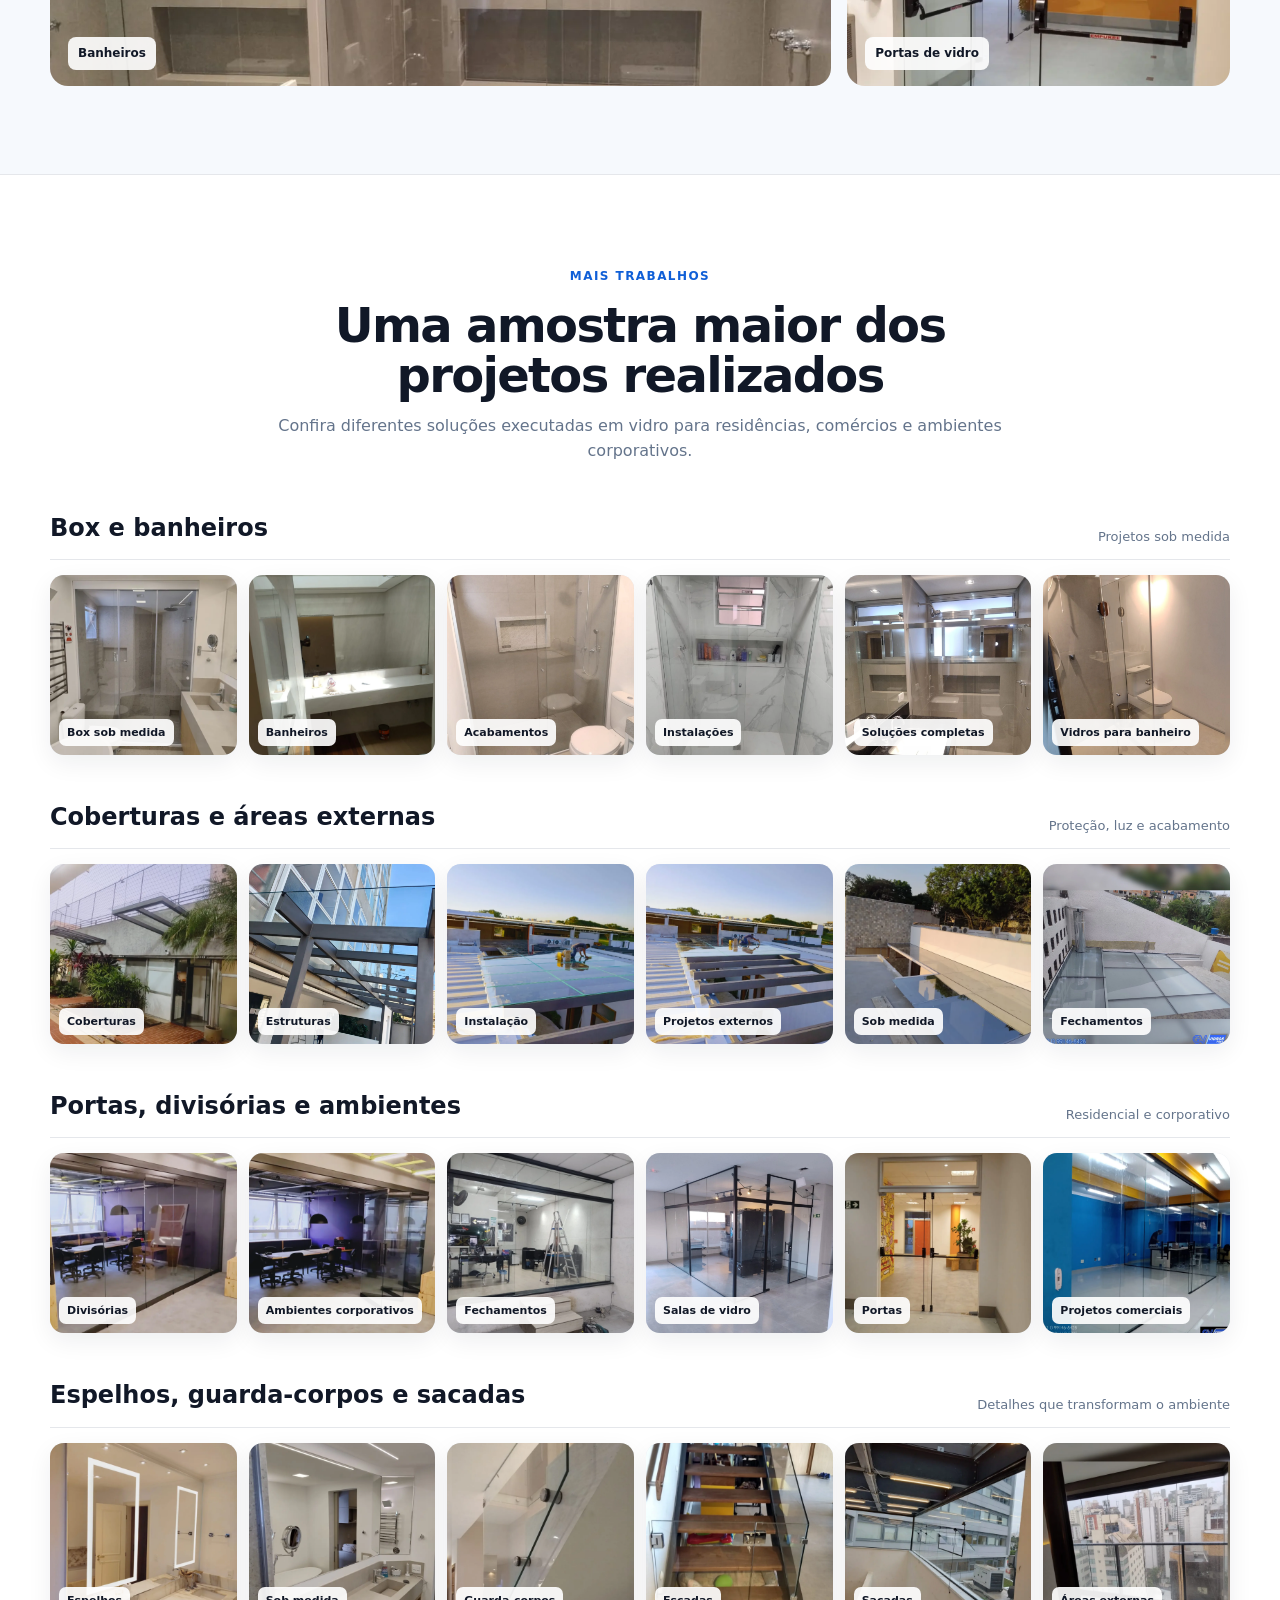
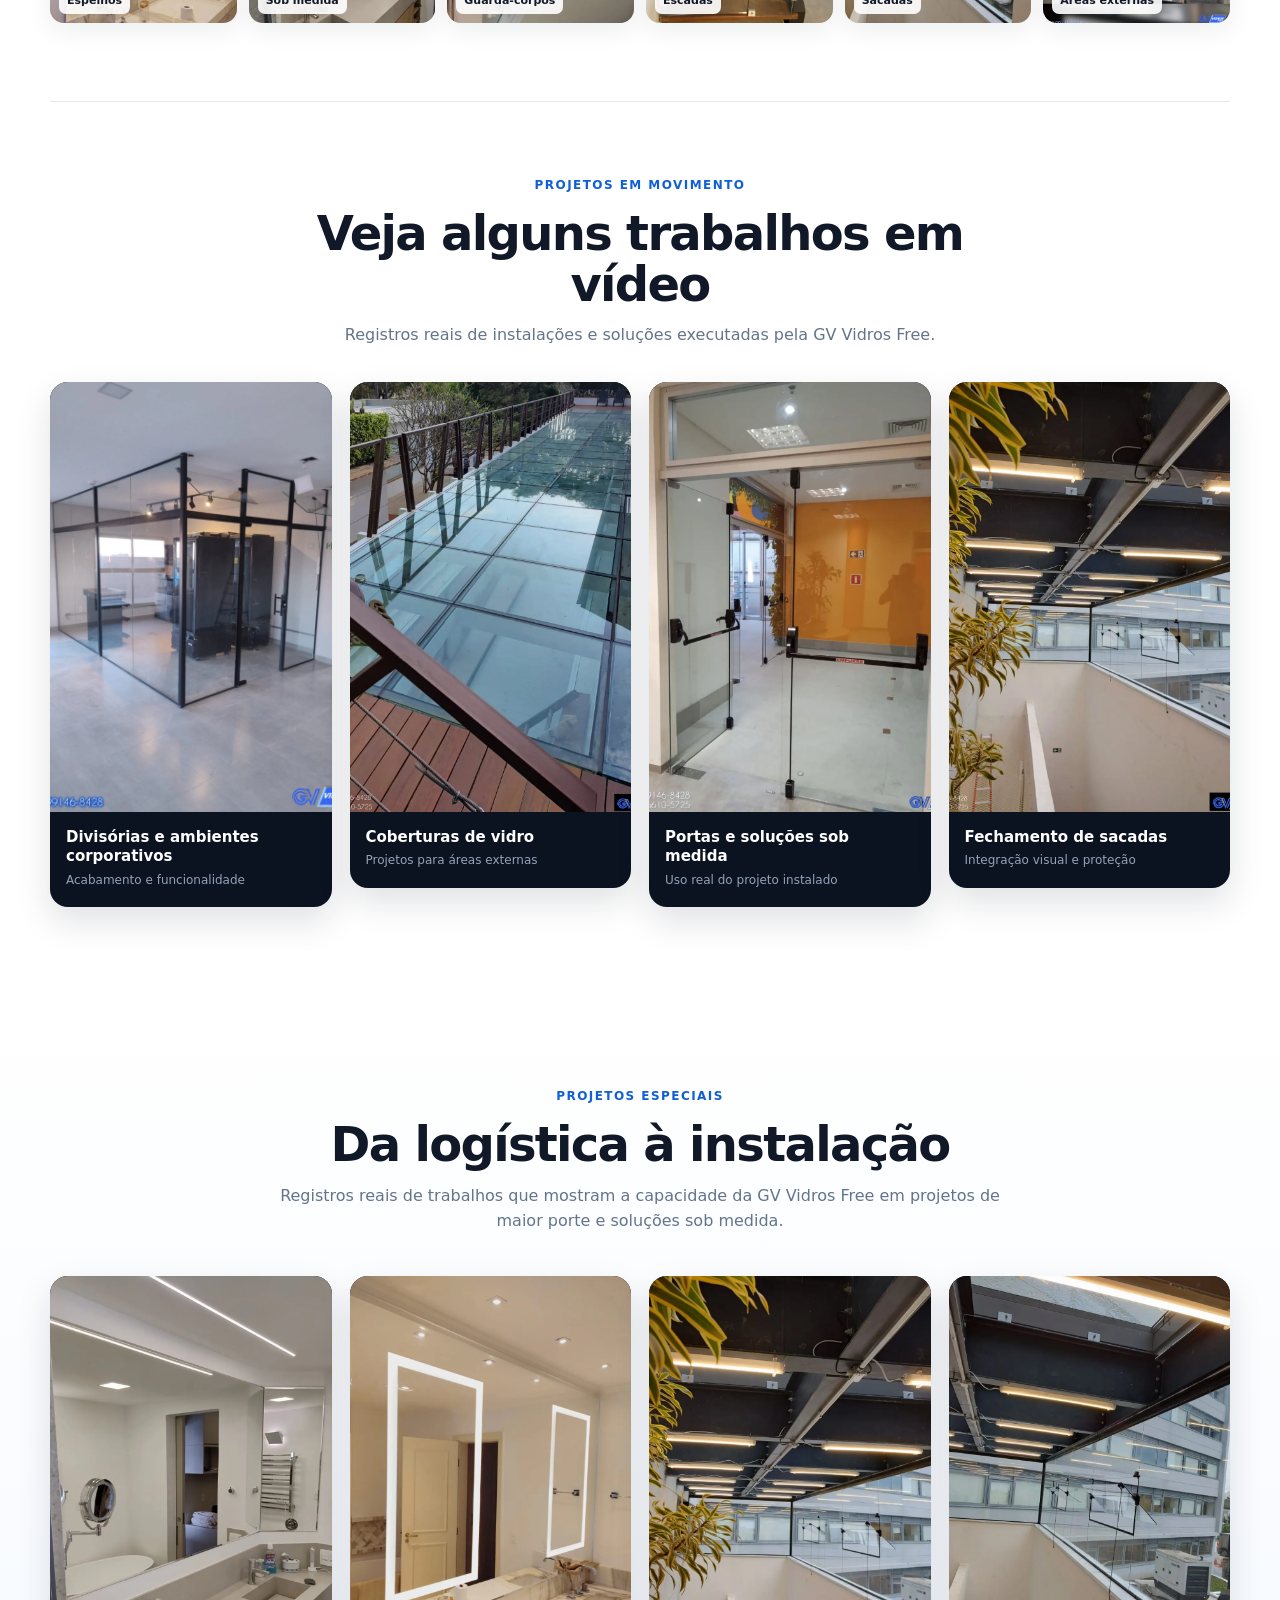
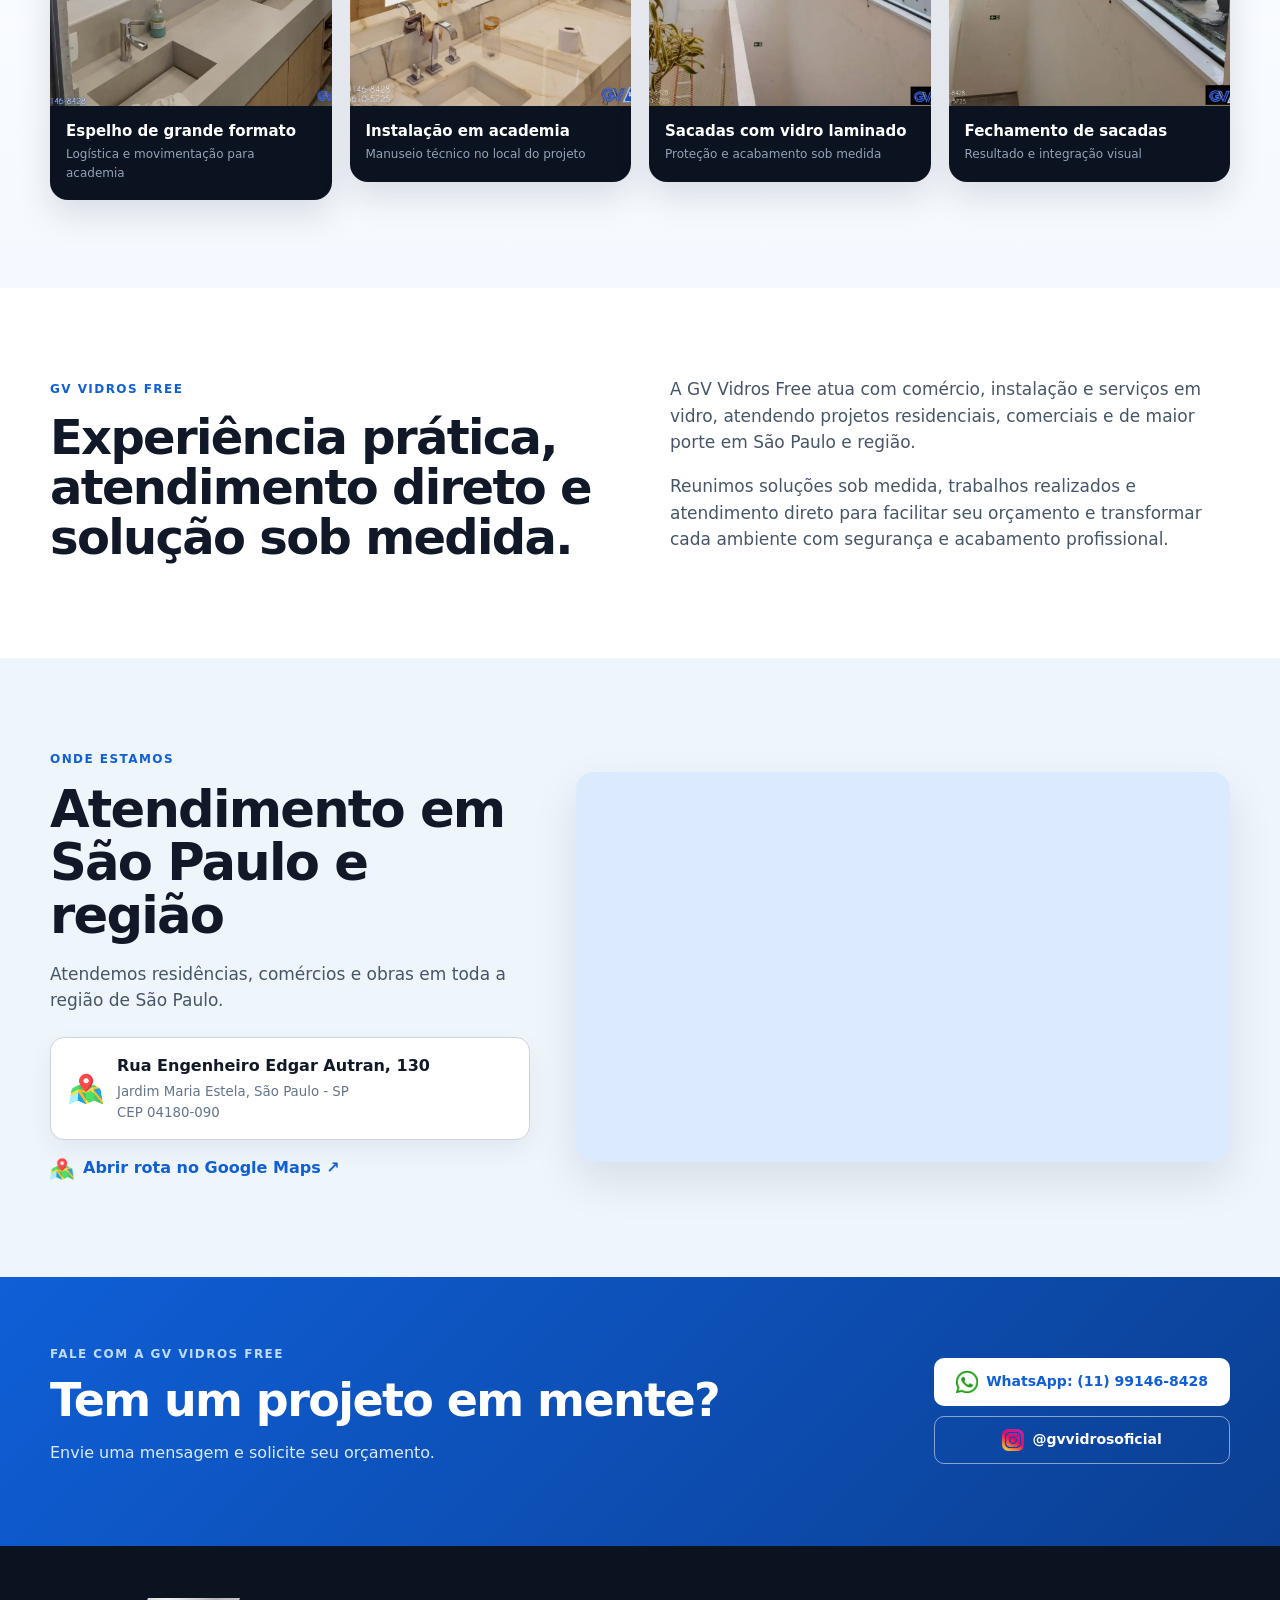
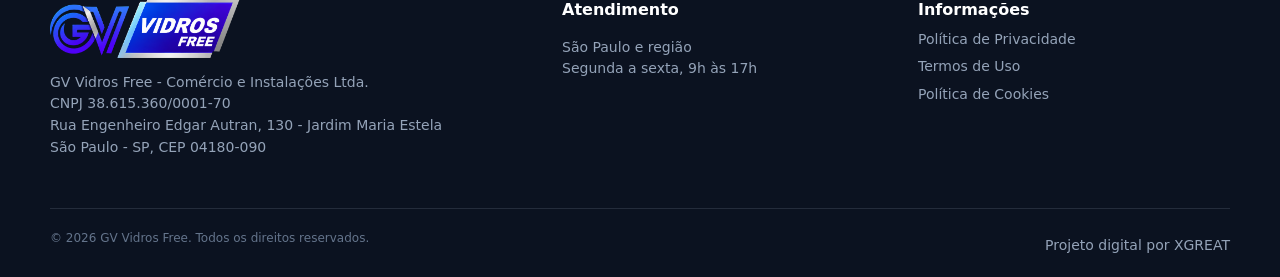
==== commit da368933: "Improve alt text for gallery item Updated the alt text for a gallery item to provide more specific i" ====
--- a/index.html
+++ b/index.html
@@ -68,7 +68,7 @@
       <div class="section-head split-head"><div><span class="eyebrow">PROJETOS REALIZADOS</span><h2>Trabalhos que mostram o resultado</h2></div><a class="text-link icon-link" href="https://www.instagram.com/gvvidrosoficial/" target="_blank" rel="noopener"><img src="assets/midia/insta.png" alt="">Ver Instagram →</a></div>
       <div class="gallery-grid">
         <div class="gallery-item"><img src="assets/fotos/Sala1.webp" alt="Sala com fechamento em vidro"><span>Divisórias corporativas</span></div>
-        <div class="gallery-item"><img src="assets/fotos/Jan2.webp" alt="Fechamento de sacada"><span>Sacadas</span></div>
+        <div class="gallery-item"><img src="assets/fotos/Jan2.webp" alt="Fechamento com janela basculante"><span>Sacadas</span></div>
         <div class="gallery-item"><img src="assets/fotos/Esca3.webp" alt="Guarda-corpo de escada"><span>Guarda-corpo</span></div>
         <div class="gallery-item"><img src="assets/fotos/Teto1.webp" alt="Cobertura de vidro"><span>Coberturas</span></div>
         <div class="gallery-item"><img src="assets/fotos/Banhe1.webp" alt="Banheiro com soluções em vidro"><span>Banheiros</span></div>
@@ -119,4 +119,4 @@
   <a class="whatsapp-float" href="https://wa.me/5511991468428" target="_blank" rel="noopener" aria-label="Falar pelo WhatsApp"><img src="assets/midia/Whats.png" alt=""></a>
   <script src="assets/js/main.js"></script>
 </body>
-</html>+</html>
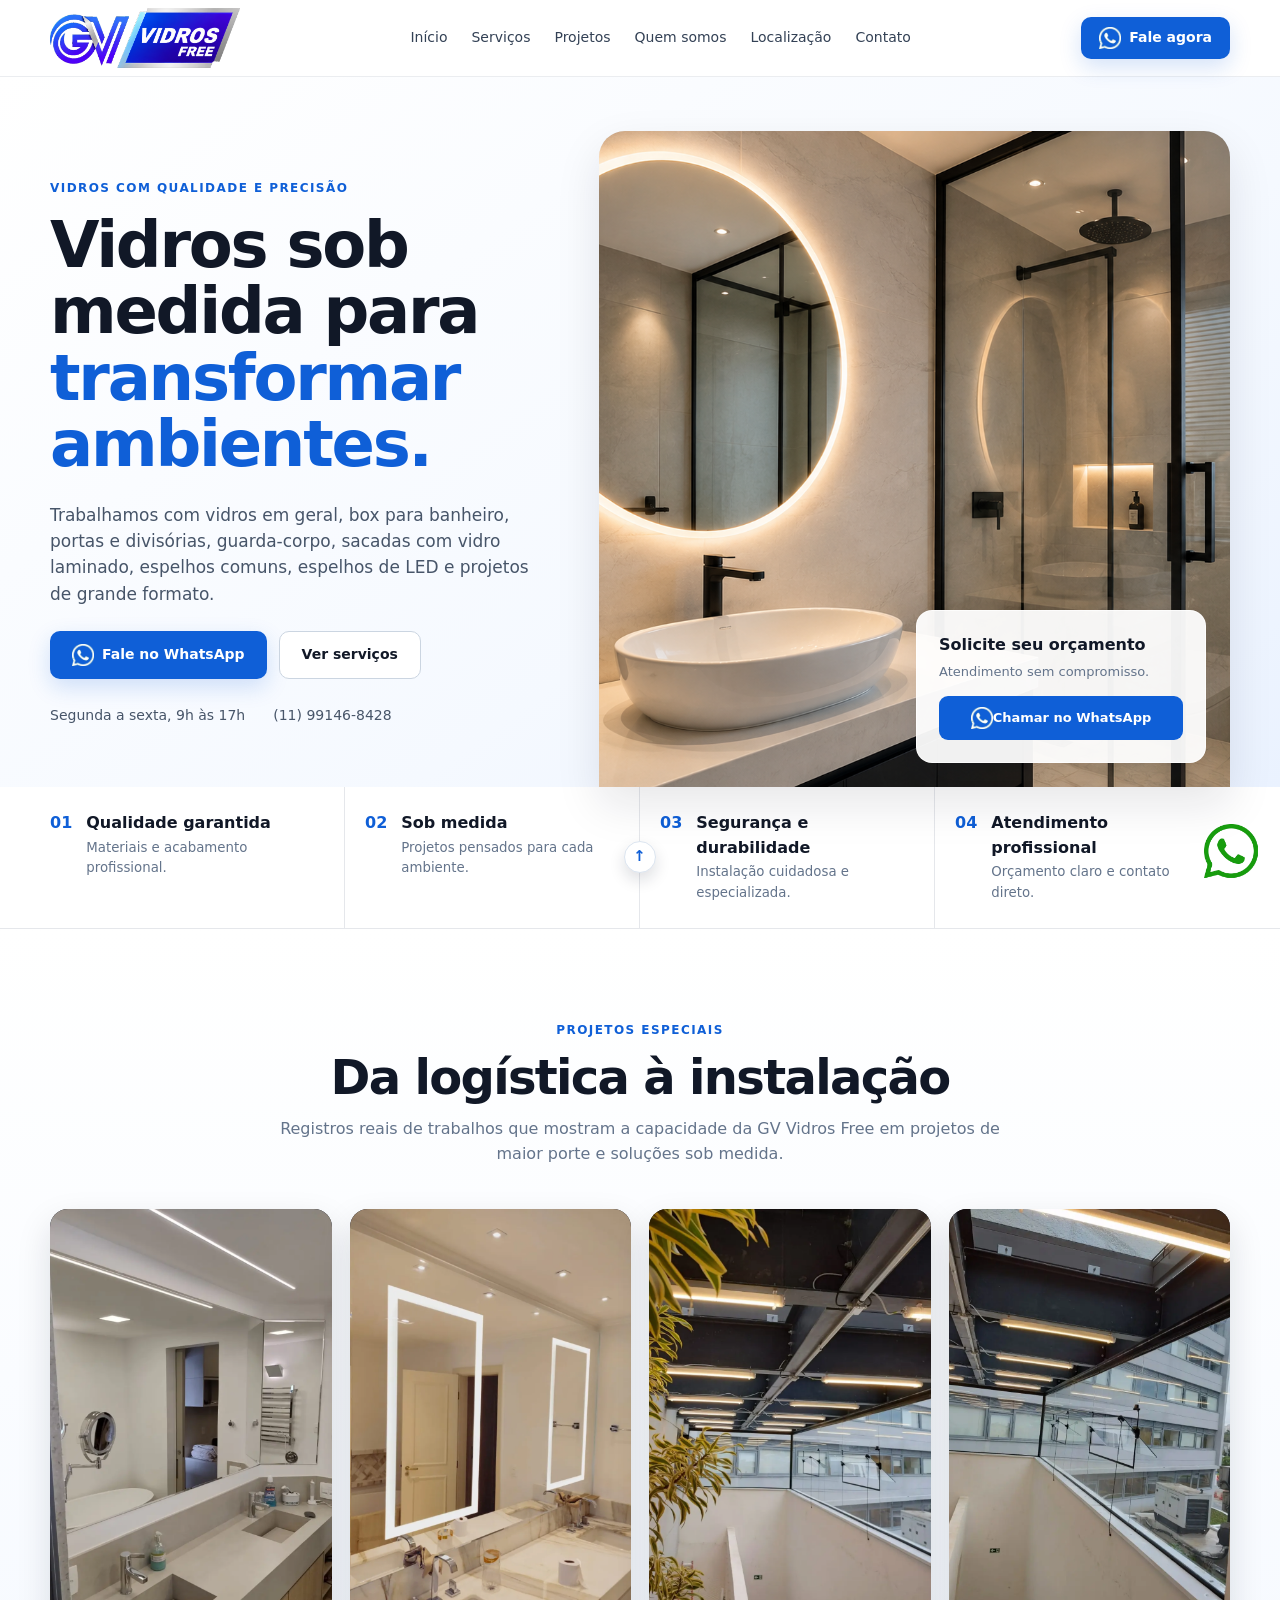
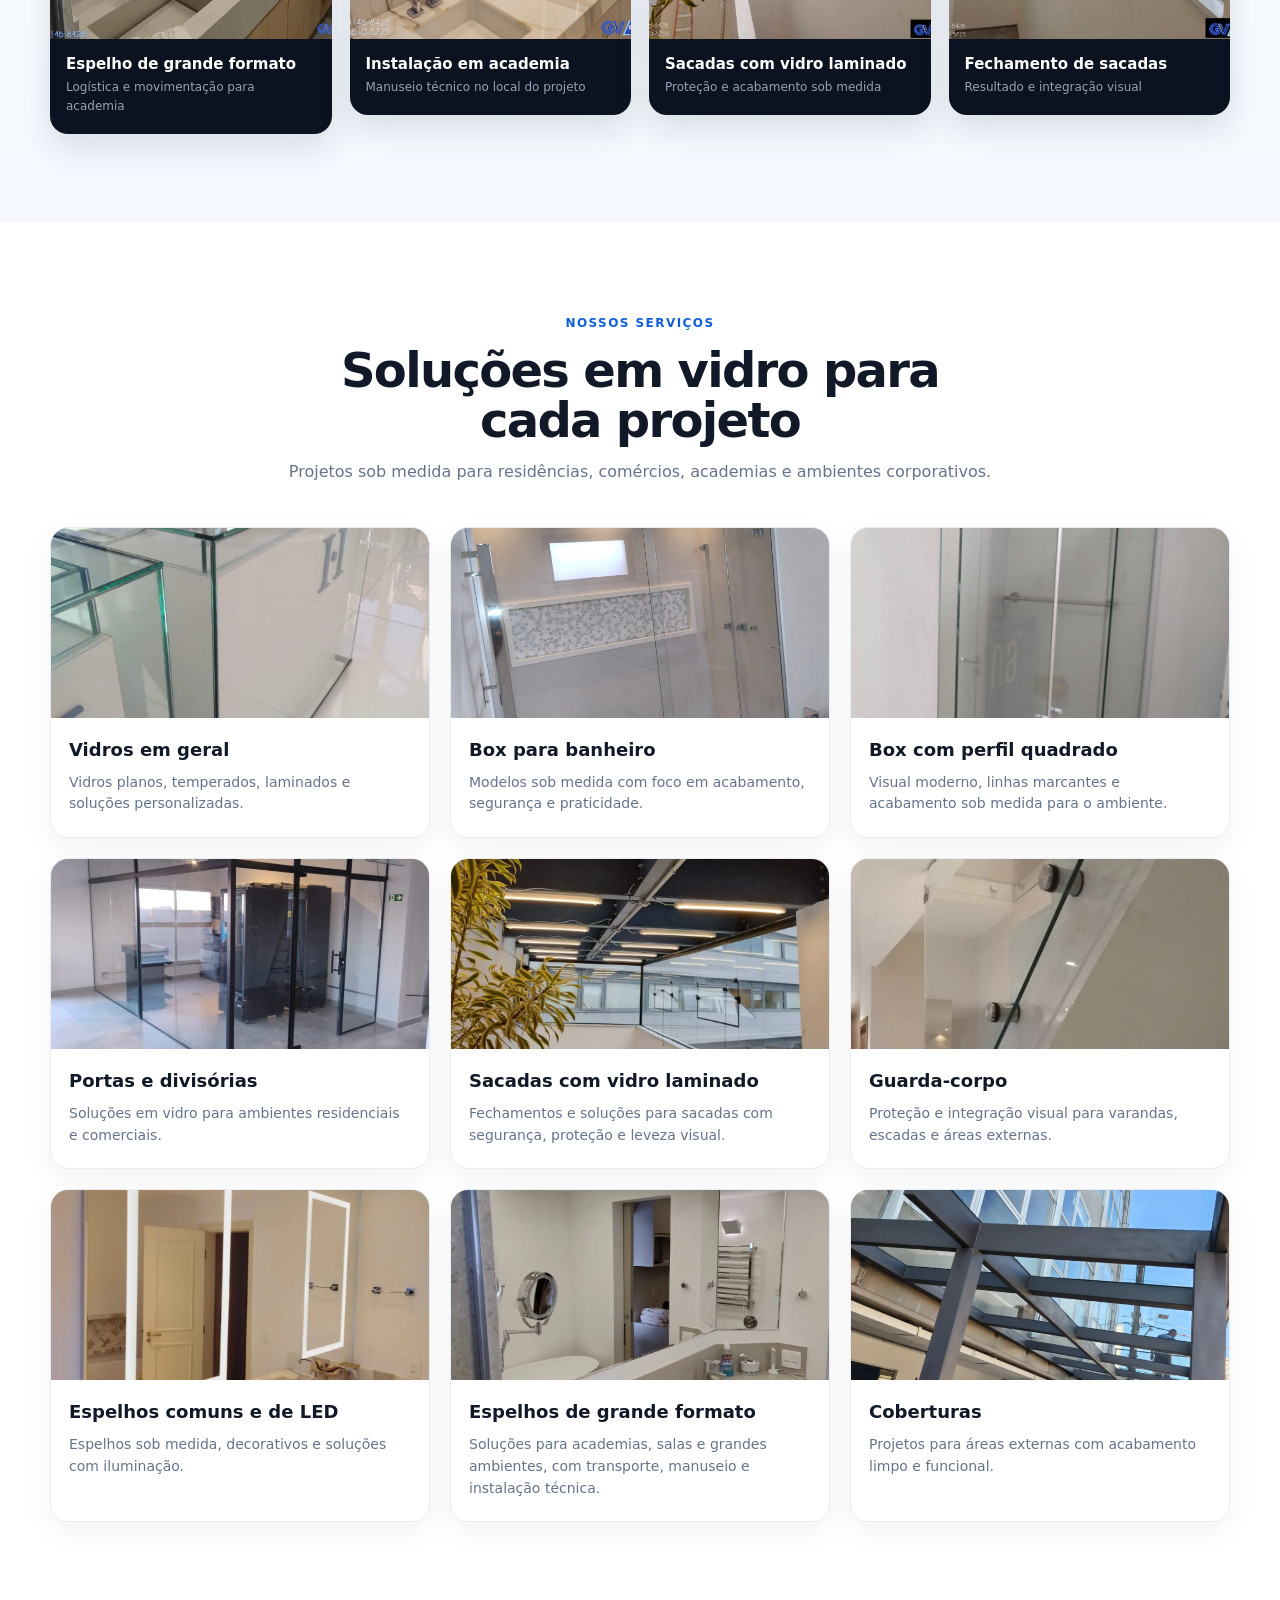
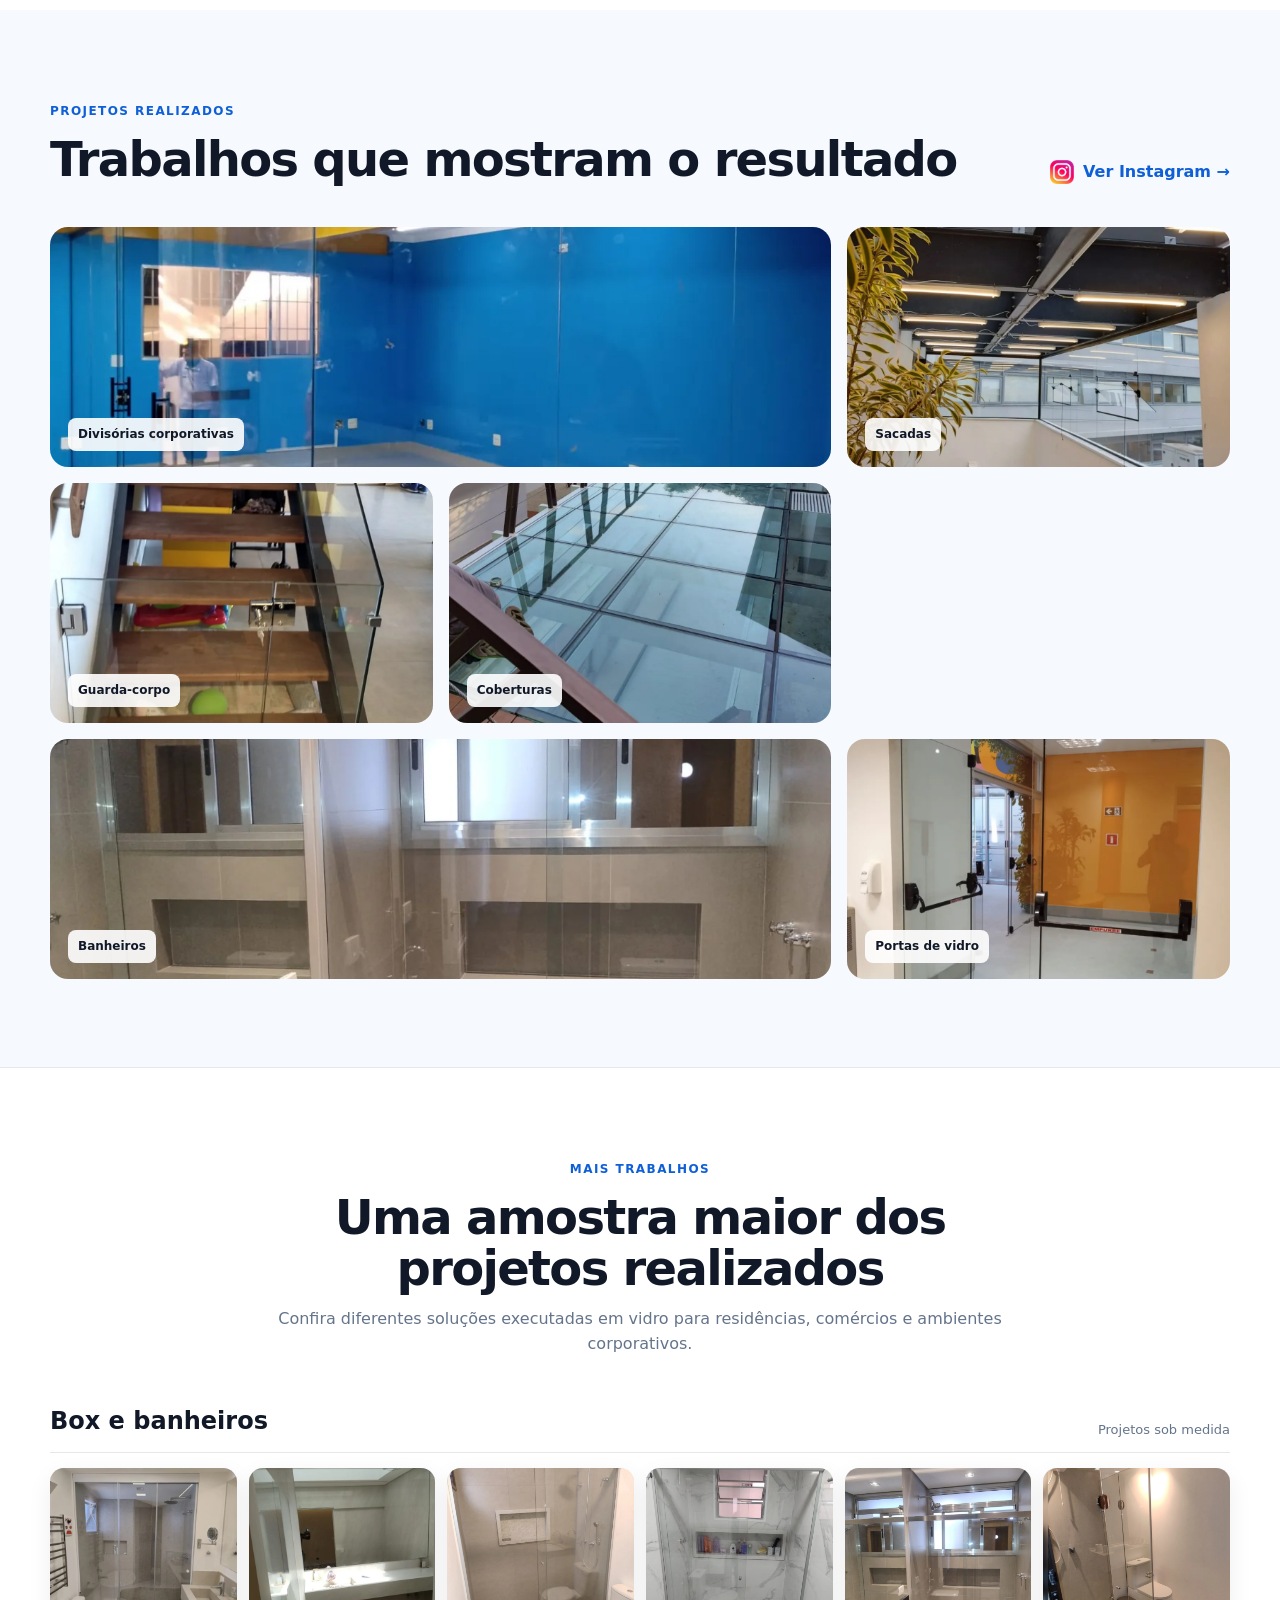
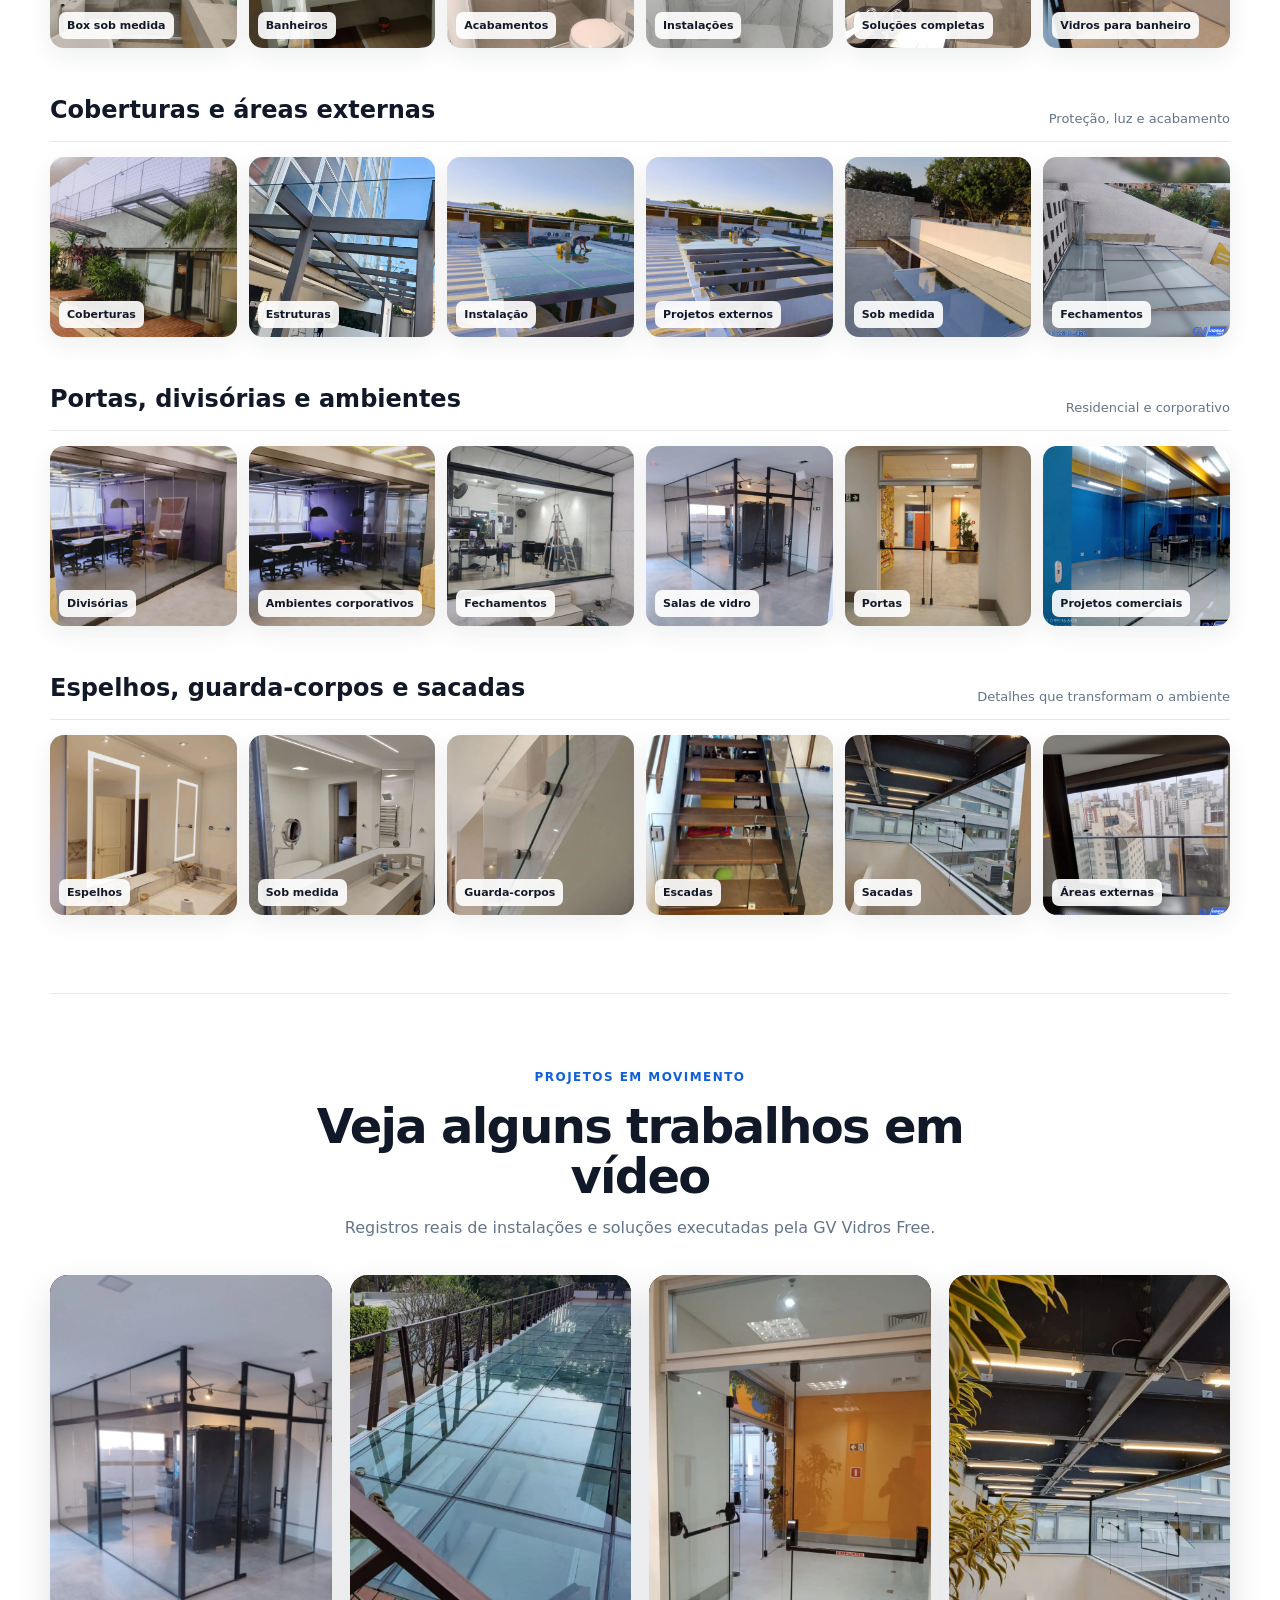
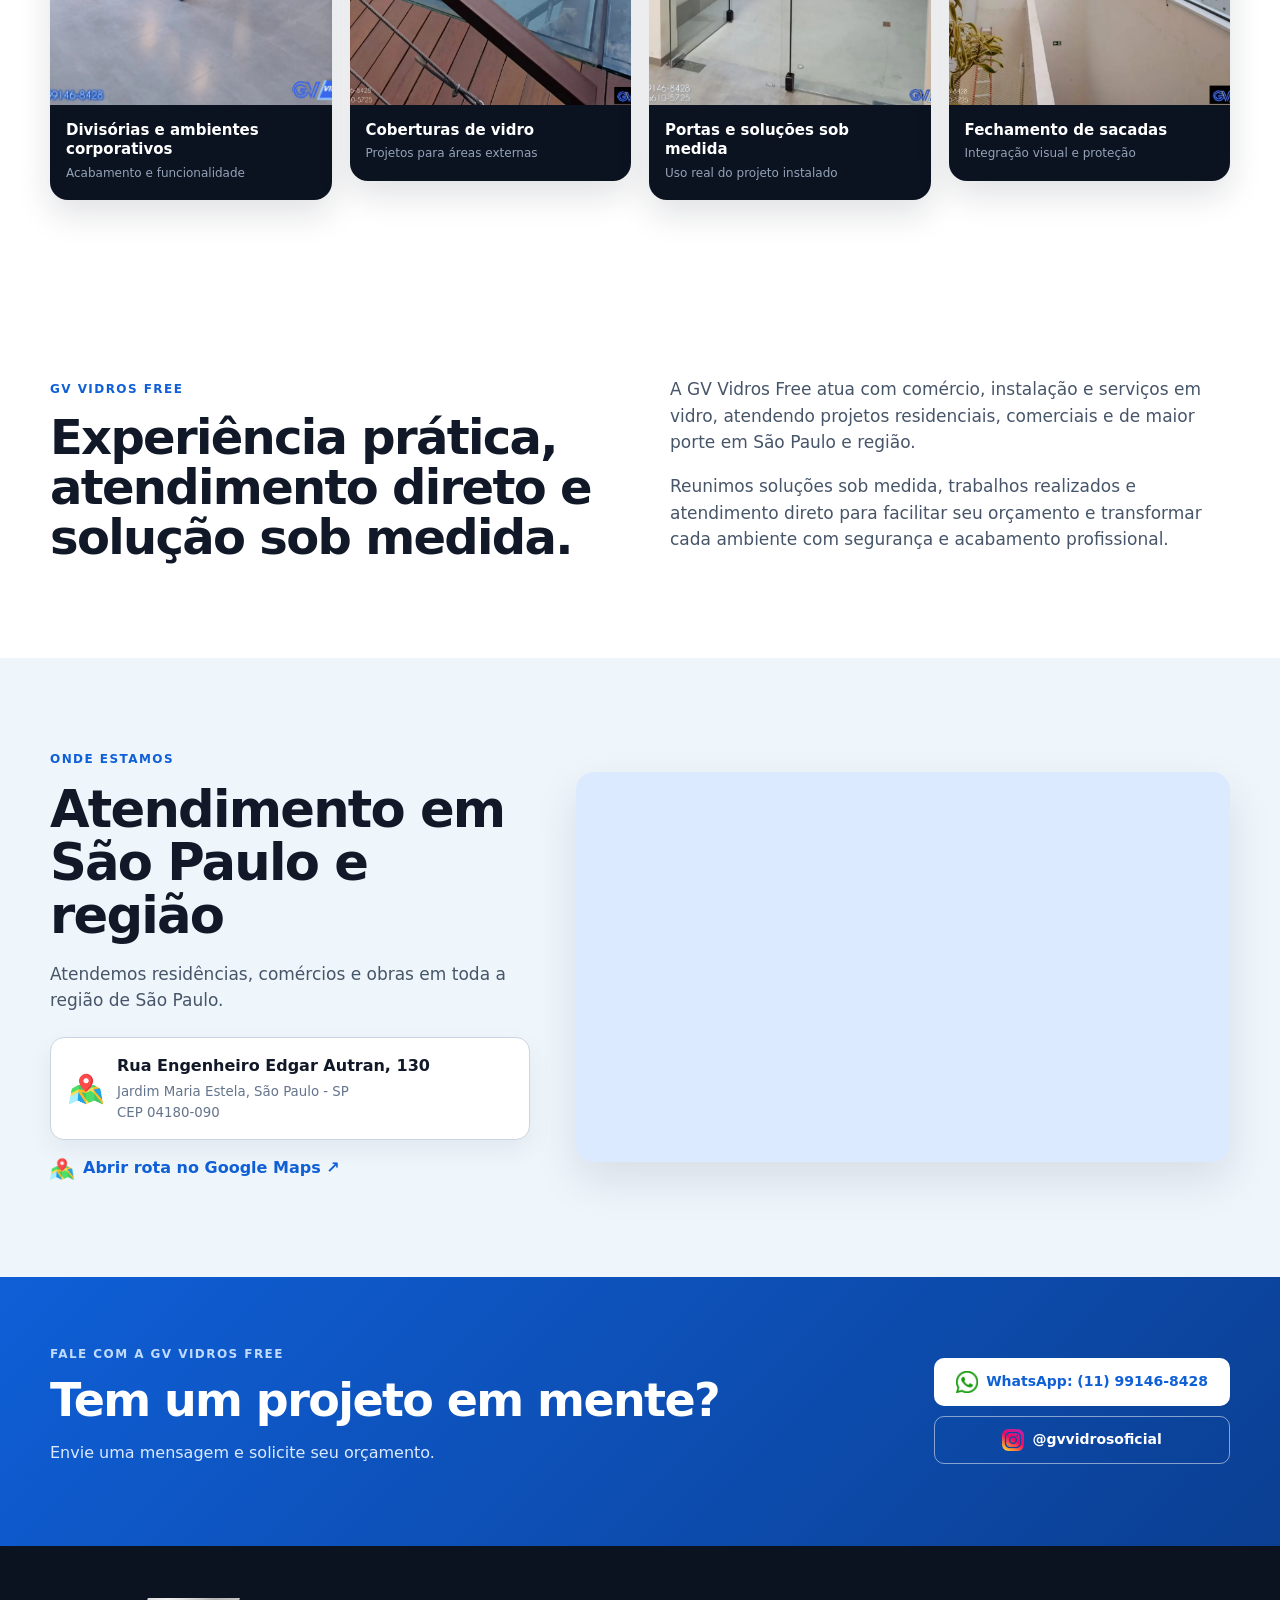
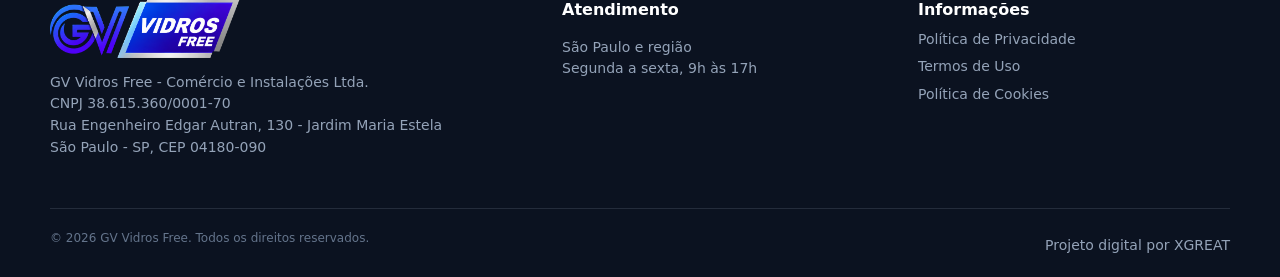
==== commit 5efd129e: "Move projetos especiais para o início da página" ====
--- a/index.html
+++ b/index.html
@@ -49,6 +49,18 @@
       <article><span>04</span><div><strong>Atendimento profissional</strong><small>Orçamento claro e contato direto.</small></div></article>
     </div></section>
 
+    <section class="section" id="projetos-especiais" style="background:linear-gradient(180deg,#ffffff 0%,#f5f9ff 100%);">
+      <div class="container">
+        <div class="section-head"><span class="eyebrow">PROJETOS ESPECIAIS</span><h2>Da logística à instalação</h2><p>Registros reais de trabalhos que mostram a capacidade da GV Vidros Free em projetos de maior porte e soluções sob medida.</p></div>
+        <div class="video-grid">
+          <article class="video-card"><video class="showcase-video" muted playsinline preload="metadata" poster="assets/fotos/Esp6.webp" data-start="3" data-end="13"><source src="assets/fotos/espelho_academia_caminhao.mp4" type="video/mp4"></video><div><strong>Espelho de grande formato</strong><span>Logística e movimentação para academia</span></div></article>
+          <article class="video-card"><video class="showcase-video" muted playsinline preload="metadata" poster="assets/fotos/Esp1.webp" data-start="1" data-end="12"><source src="assets/fotos/espelho_academia_Install.mp4" type="video/mp4"></video><div><strong>Instalação em academia</strong><span>Manuseio técnico no local do projeto</span></div></article>
+          <article class="video-card"><video class="showcase-video" muted playsinline preload="metadata" poster="assets/fotos/Jan2.webp" data-start="2" data-end="11"><source src="assets/fotos/sacada1.mp4" type="video/mp4"></video><div><strong>Sacadas com vidro laminado</strong><span>Proteção e acabamento sob medida</span></div></article>
+          <article class="video-card"><video class="showcase-video" muted playsinline preload="metadata" poster="assets/fotos/Jan1.webp" data-start="2" data-end="11"><source src="assets/fotos/sacada3.mp4" type="video/mp4"></video><div><strong>Fechamento de sacadas</strong><span>Resultado e integração visual</span></div></article>
+        </div>
+      </div>
+    </section>
+
     <section class="section" id="servicos"><div class="container">
       <div class="section-head"><span class="eyebrow">NOSSOS SERVIÇOS</span><h2>Soluções em vidro para cada projeto</h2><p>Projetos sob medida para residências, comércios, academias e ambientes corporativos.</p></div>
       <div class="services-grid">
@@ -75,18 +87,6 @@
         <div class="gallery-item"><img src="assets/fotos/Port2.webp" alt="Porta de vidro"><span>Portas de vidro</span></div>
       </div>
     </div></section>
-
-    <section class="section" id="projetos-especiais" style="background:linear-gradient(180deg,#ffffff 0%,#f5f9ff 100%);">
-      <div class="container">
-        <div class="section-head"><span class="eyebrow">PROJETOS ESPECIAIS</span><h2>Da logística à instalação</h2><p>Registros reais de trabalhos que mostram a capacidade da GV Vidros Free em projetos de maior porte e soluções sob medida.</p></div>
-        <div class="video-grid">
-          <article class="video-card"><video class="showcase-video" muted playsinline preload="metadata" poster="assets/fotos/Esp6.webp" data-start="3" data-end="13"><source src="assets/fotos/espelho_academia_caminhao.mp4" type="video/mp4"></video><div><strong>Espelho de grande formato</strong><span>Logística e movimentação para academia</span></div></article>
-          <article class="video-card"><video class="showcase-video" muted playsinline preload="metadata" poster="assets/fotos/Esp1.webp" data-start="1" data-end="12"><source src="assets/fotos/espelho_academia_Install.mp4" type="video/mp4"></video><div><strong>Instalação em academia</strong><span>Manuseio técnico no local do projeto</span></div></article>
-          <article class="video-card"><video class="showcase-video" muted playsinline preload="metadata" poster="assets/fotos/Jan2.webp" data-start="2" data-end="11"><source src="assets/fotos/sacada1.mp4" type="video/mp4"></video><div><strong>Sacadas com vidro laminado</strong><span>Proteção e acabamento sob medida</span></div></article>
-          <article class="video-card"><video class="showcase-video" muted playsinline preload="metadata" poster="assets/fotos/Jan1.webp" data-start="2" data-end="11"><source src="assets/fotos/sacada3.mp4" type="video/mp4"></video><div><strong>Fechamento de sacadas</strong><span>Resultado e integração visual</span></div></article>
-        </div>
-      </div>
-    </section>
 
     <section class="section" id="sobre"><div class="container about-grid">
       <div><span class="eyebrow">GV VIDROS FREE</span><h2>Experiência prática, atendimento direto e solução sob medida.</h2></div>
@@ -119,4 +119,4 @@
   <a class="whatsapp-float" href="https://wa.me/5511991468428" target="_blank" rel="noopener" aria-label="Falar pelo WhatsApp"><img src="assets/midia/Whats.png" alt=""></a>
   <script src="assets/js/main.js"></script>
 </body>
-</html>
+</html>
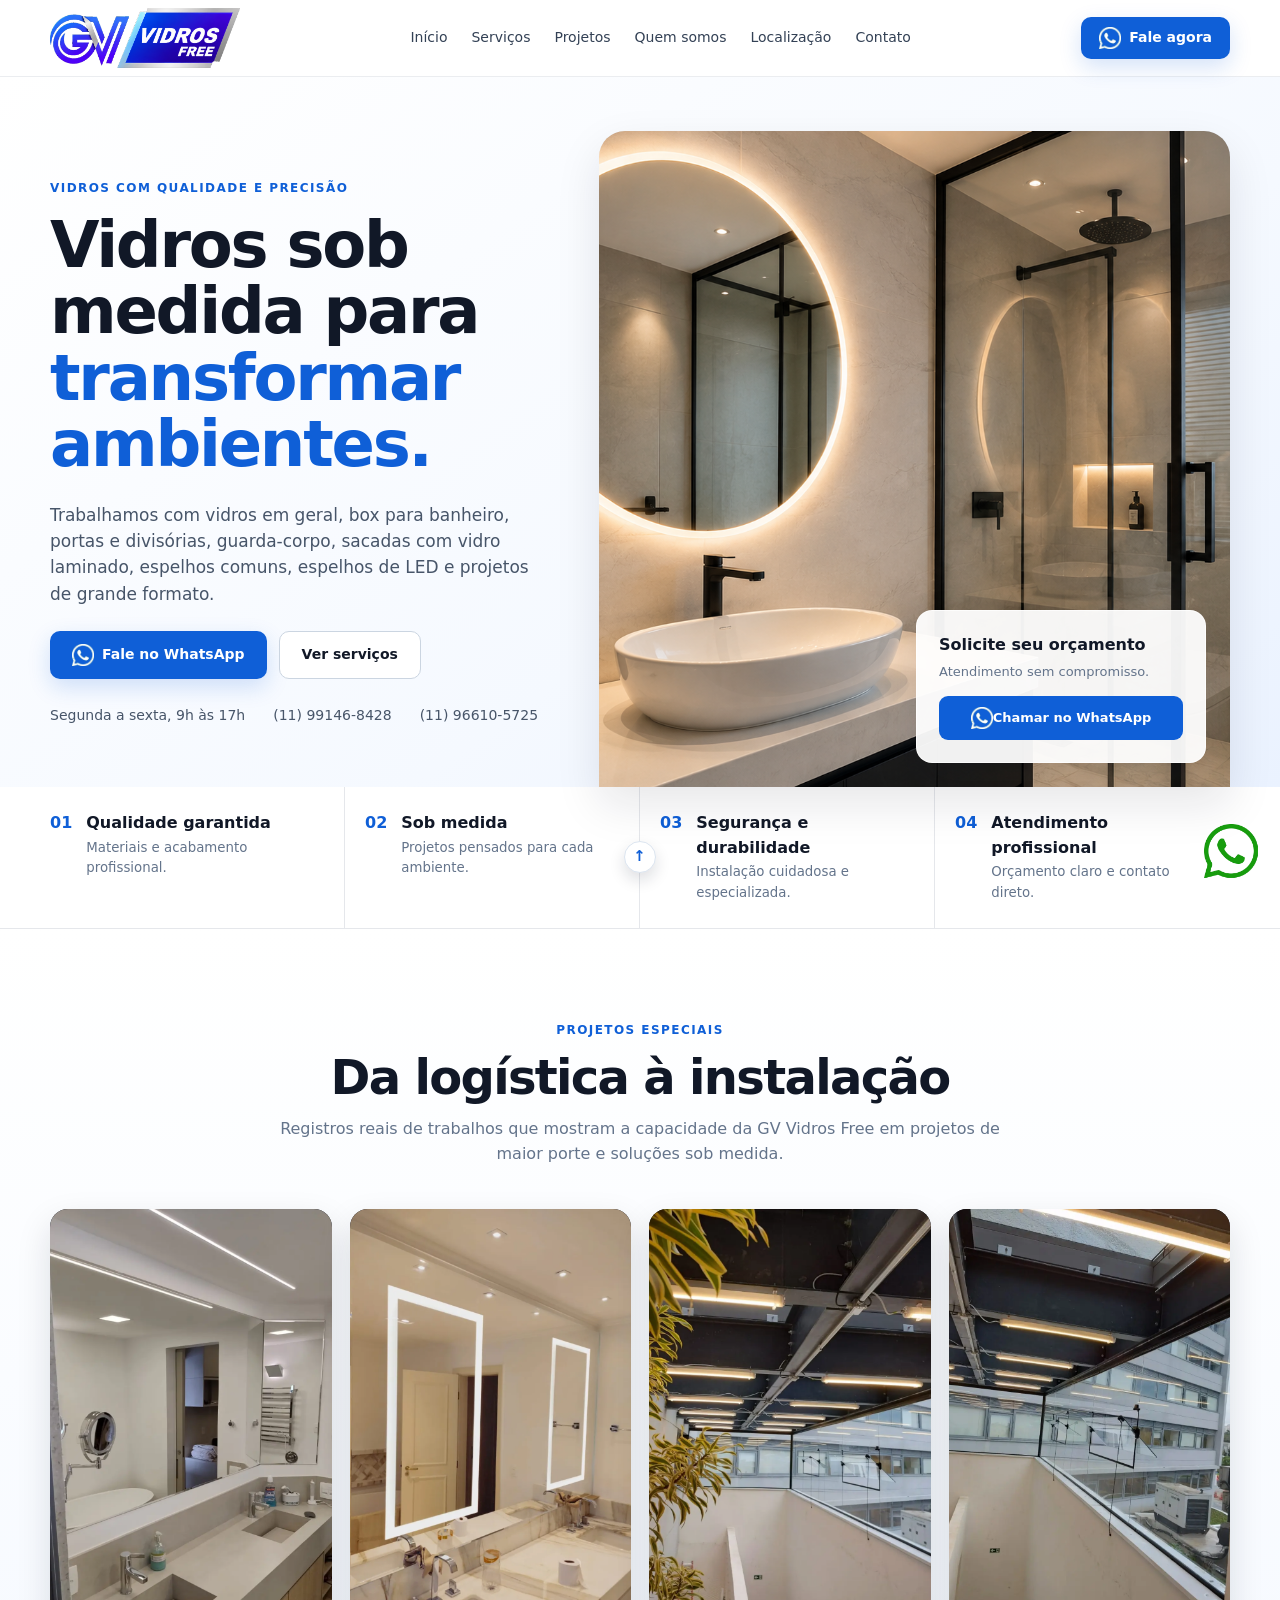
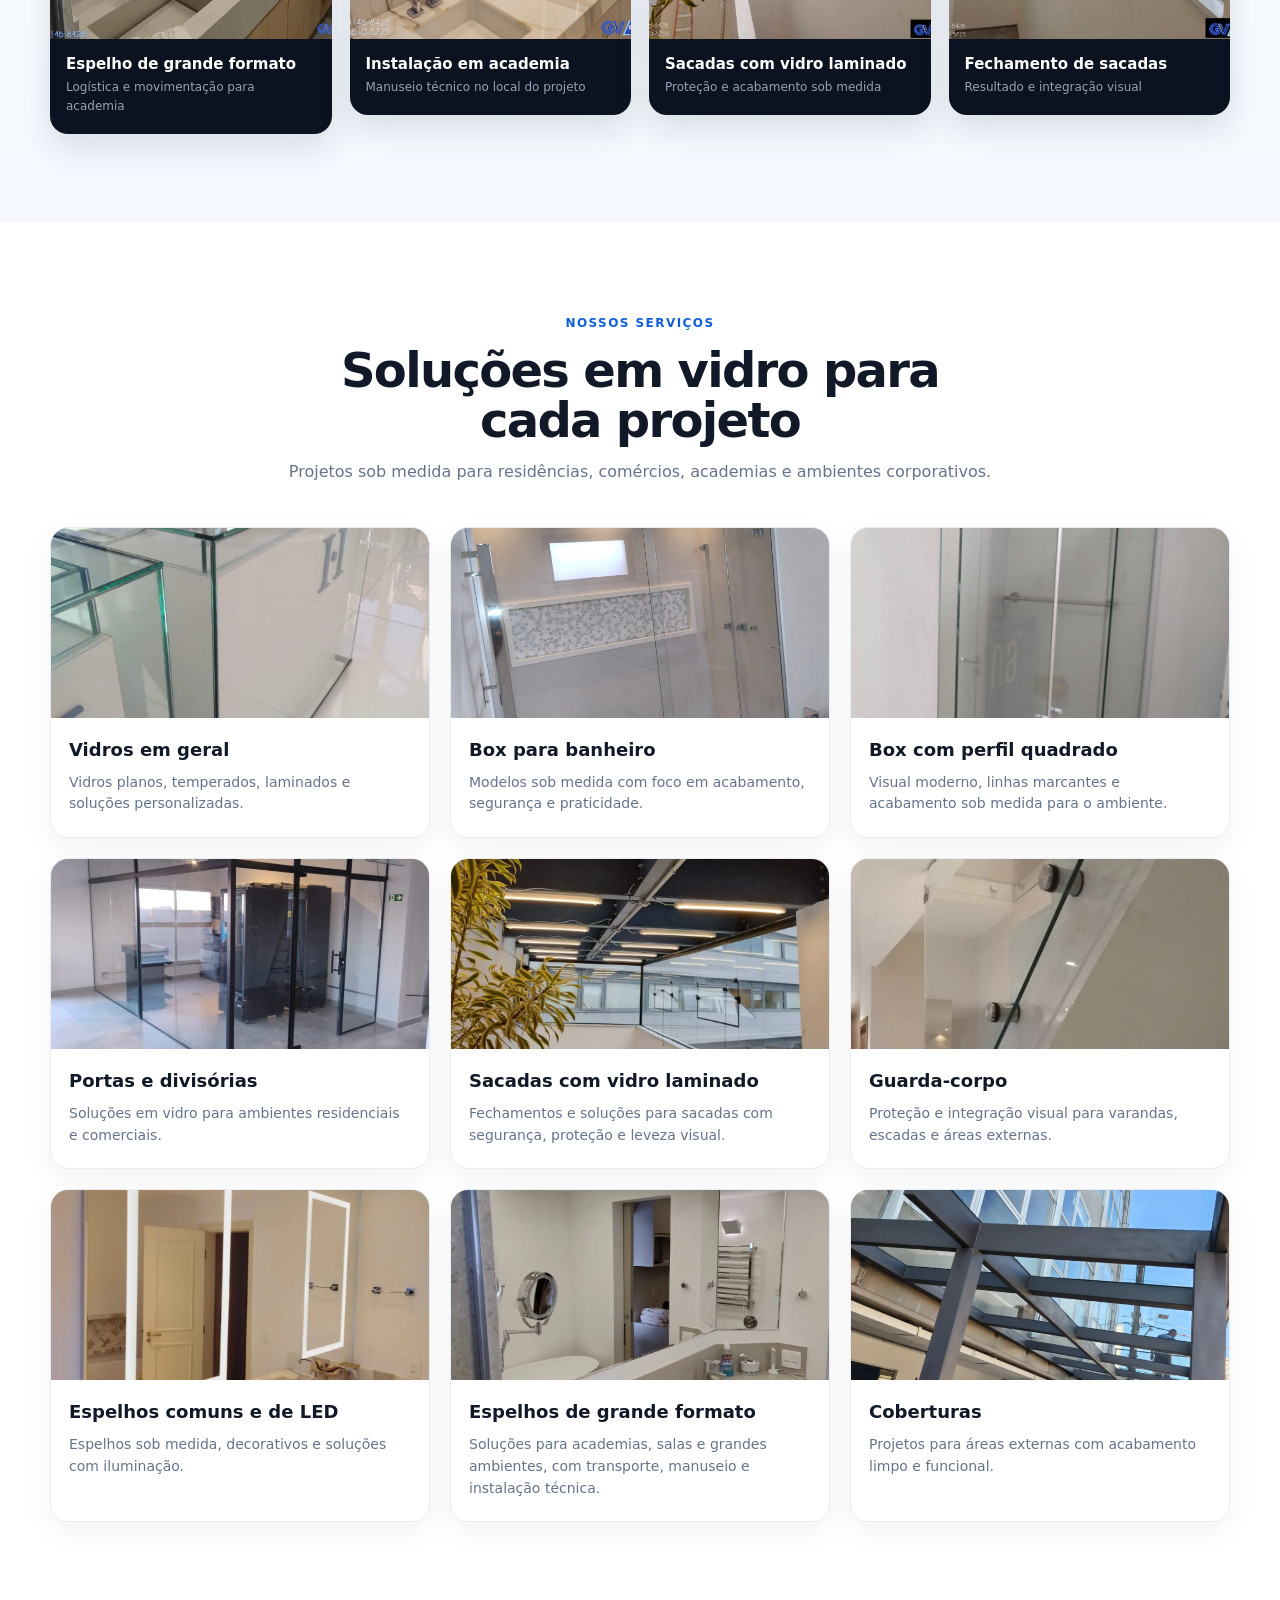
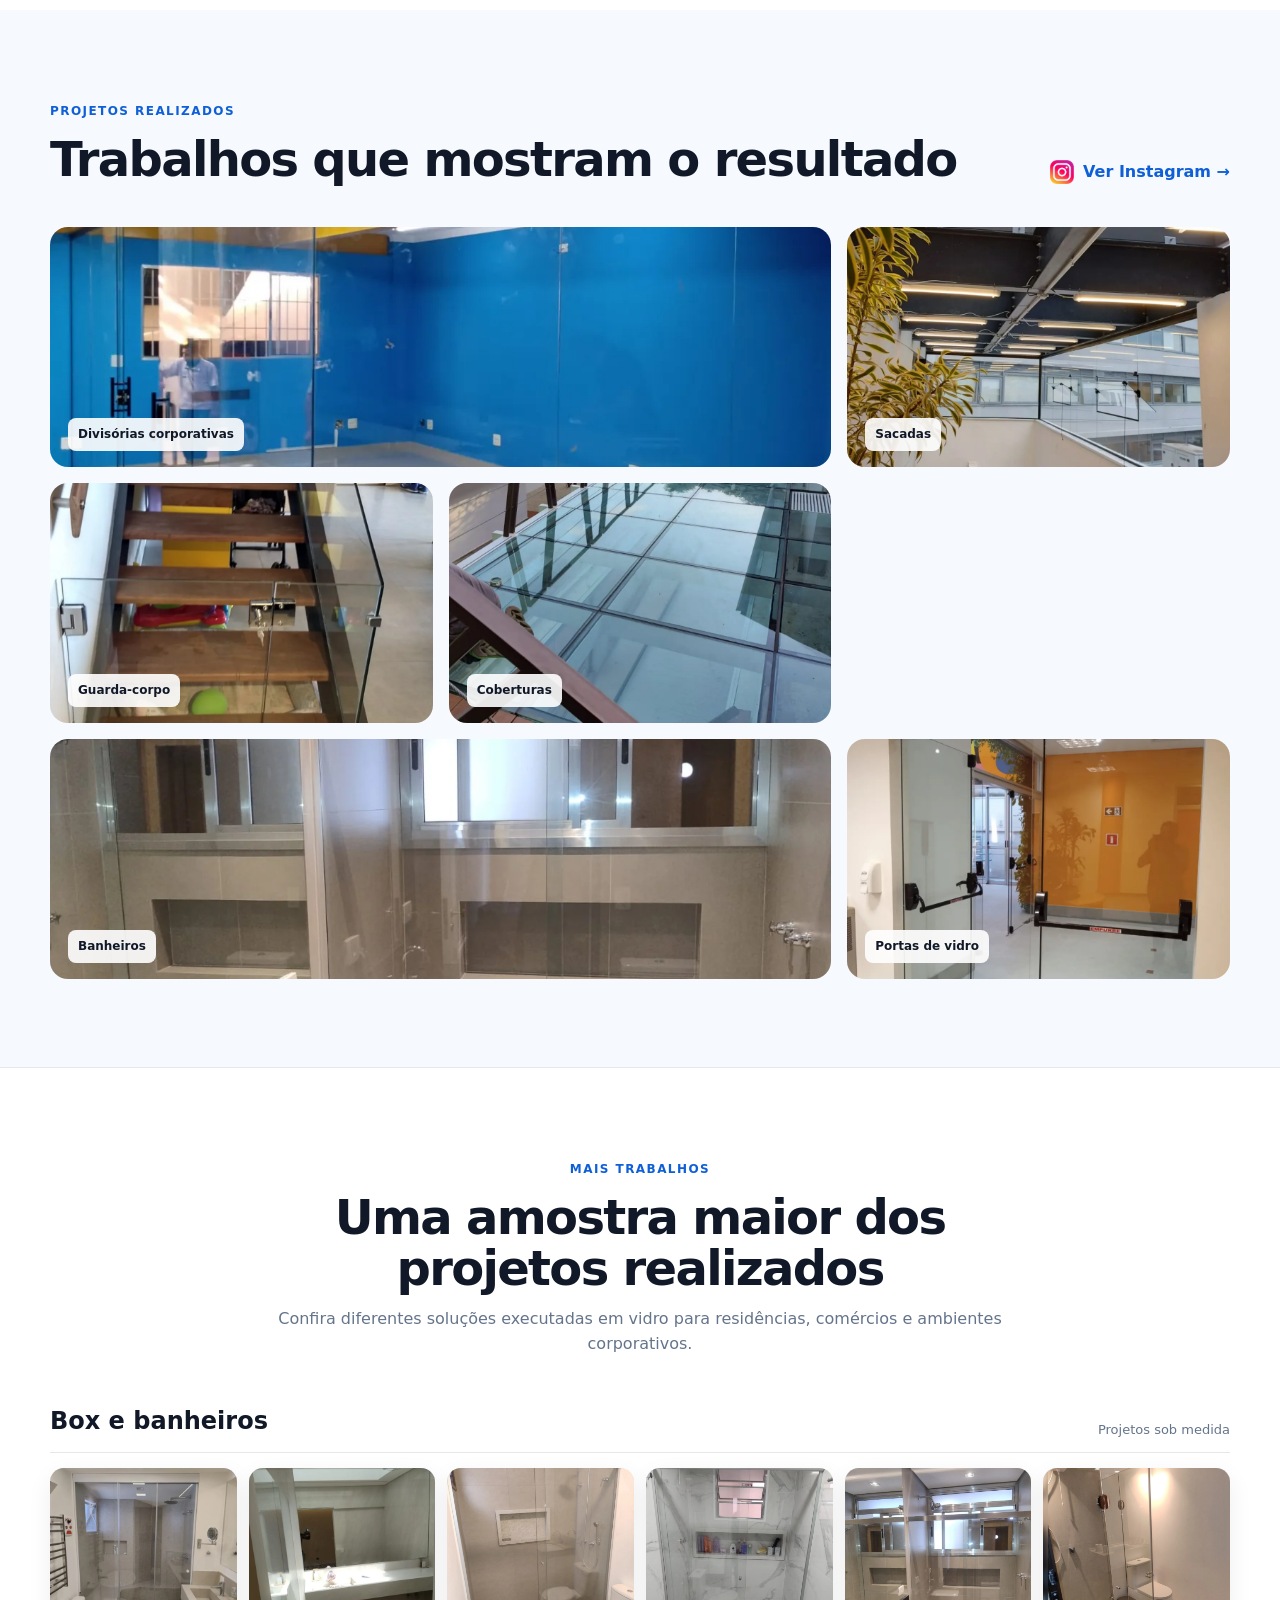
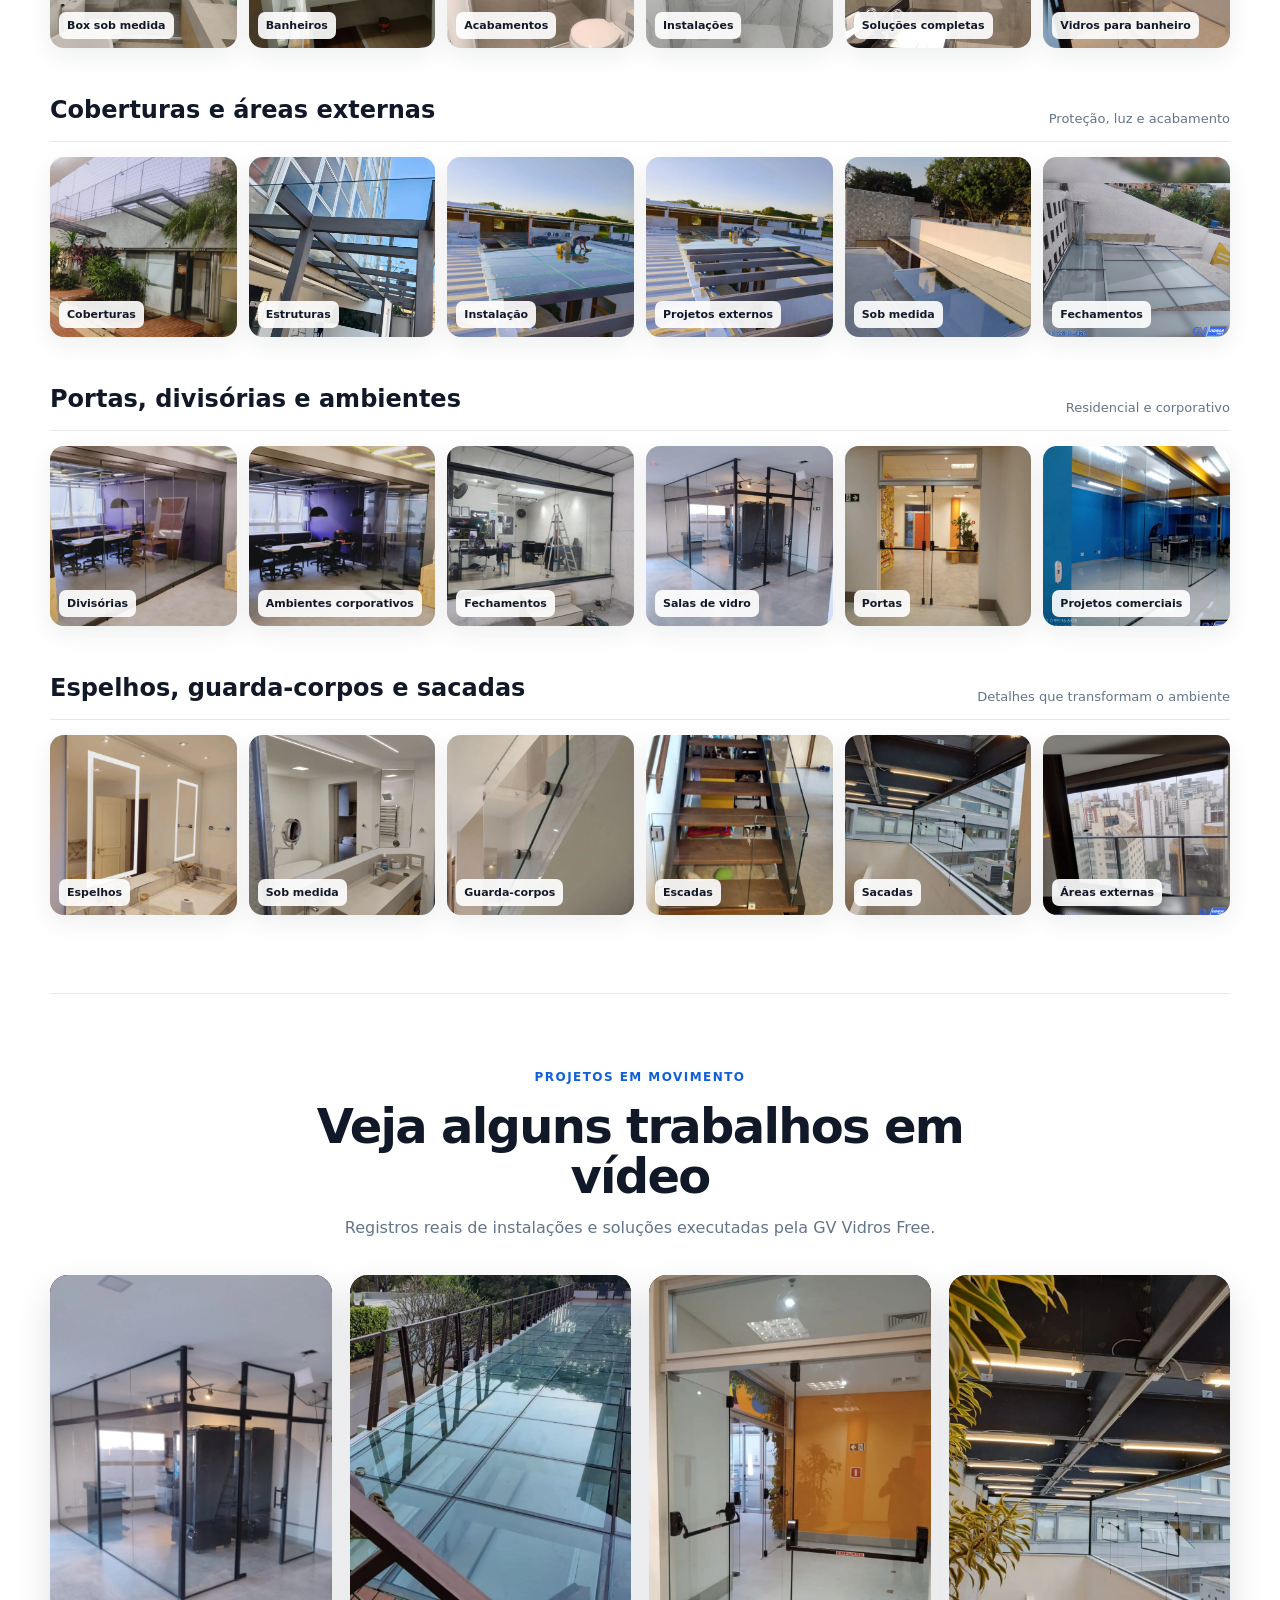
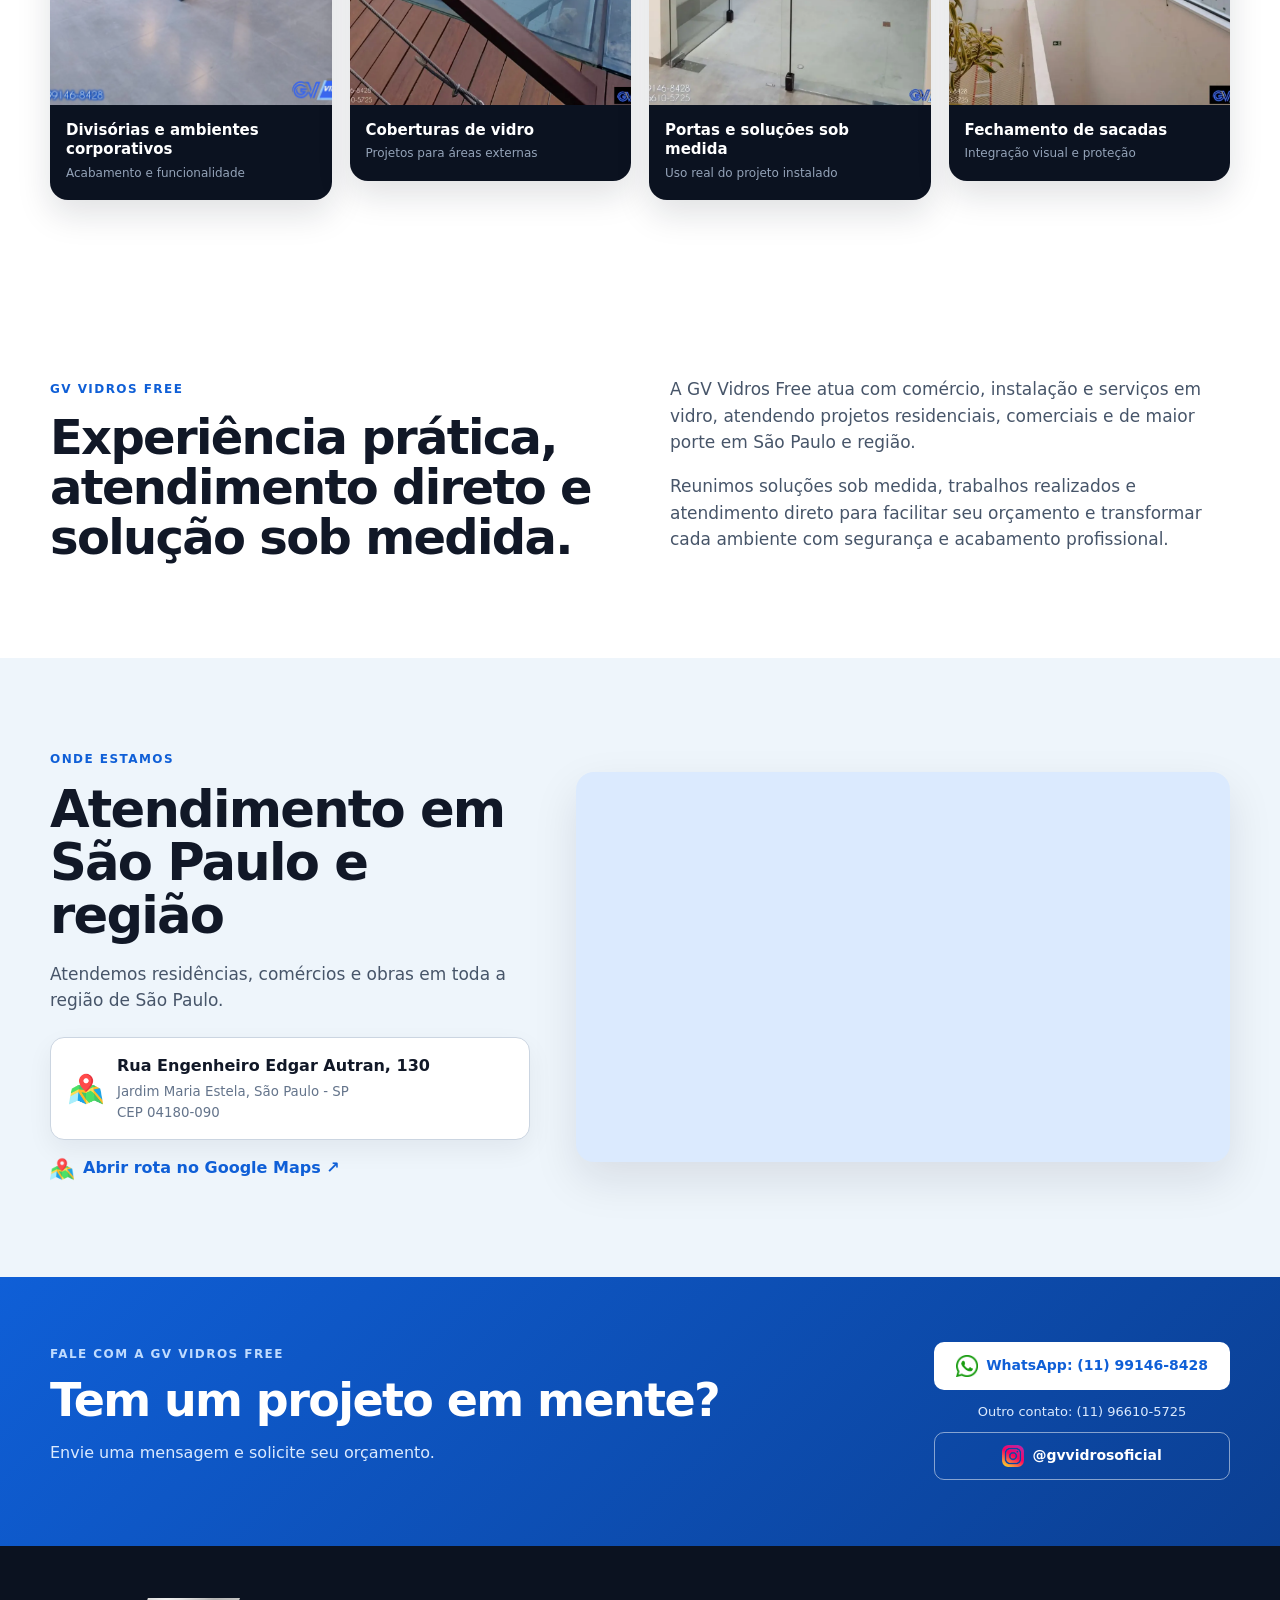
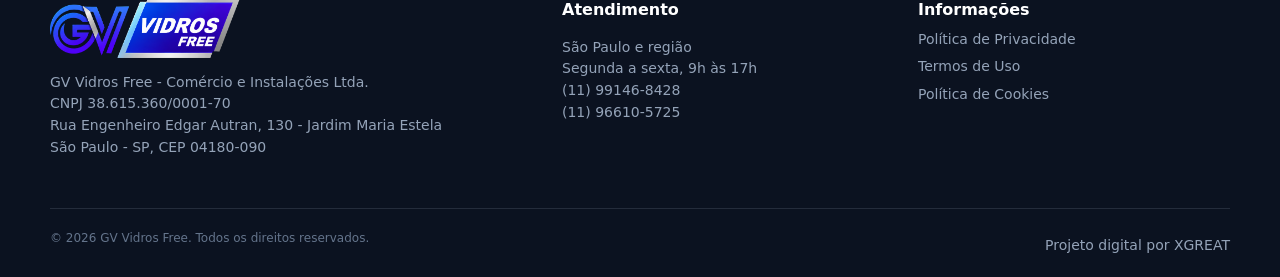
==== commit 9b5846b5: "Adiciona telefone secundário de contato" ====
--- a/index.html
+++ b/index.html
@@ -33,7 +33,7 @@
             <a class="btn" href="https://wa.me/5511991468428" target="_blank" rel="noopener"><img class="btn-icon" src="assets/midia/Whats_Branco.png" alt="">Fale no WhatsApp</a>
             <a class="btn btn-ghost" href="#servicos">Ver serviços</a>
           </div>
-          <div class="hero-meta"><span>Segunda a sexta, 9h às 17h</span><span>(11) 99146-8428</span></div>
+          <div class="hero-meta"><span>Segunda a sexta, 9h às 17h</span><span>(11) 99146-8428</span><span>(11) 96610-5725</span></div>
         </div>
         <div class="hero-visual" style="background:#eaf2ff;">
           <img src="assets/fotos/MainXGR_GVVidros.png" alt="Espelho de LED e box de vidro - GV Vidros Free" style="position:absolute;inset:0;width:100%;height:100%;object-fit:cover;display:block;">
@@ -103,13 +103,13 @@
 
     <section class="cta" id="contato"><div class="container cta-grid">
       <div><span class="eyebrow">FALE COM A GV VIDROS FREE</span><h2>Tem um projeto em mente?</h2><p>Envie uma mensagem e solicite seu orçamento.</p></div>
-      <div class="cta-actions"><a class="btn btn-light" href="https://wa.me/5511991468428" target="_blank" rel="noopener"><img class="btn-icon" src="assets/midia/Whats.png" alt="">WhatsApp: (11) 99146-8428</a><a class="btn btn-outline-light" href="https://www.instagram.com/gvvidrosoficial/" target="_blank" rel="noopener"><img class="btn-icon" src="assets/midia/insta.png" alt="">@gvvidrosoficial</a></div>
+      <div class="cta-actions"><a class="btn btn-light" href="https://wa.me/5511991468428" target="_blank" rel="noopener"><img class="btn-icon" src="assets/midia/Whats.png" alt="">WhatsApp: (11) 99146-8428</a><span style="display:block;text-align:center;color:#dbeafe;font-size:13px;margin-top:2px;">Outro contato: (11) 96610-5725</span><a class="btn btn-outline-light" href="https://www.instagram.com/gvvidrosoficial/" target="_blank" rel="noopener"><img class="btn-icon" src="assets/midia/insta.png" alt="">@gvvidrosoficial</a></div>
     </div></section>
   </main>
 
   <footer class="footer"><div class="container footer-grid">
       <div><img src="assets/midia/LogoGVVidros_SF.png" alt="GV Vidros Free" style="display:block;width:190px;max-width:100%;height:auto;margin-bottom:14px;"><p>GV Vidros Free - Comércio e Instalações Ltda.<br>CNPJ 38.615.360/0001-70<br>Rua Engenheiro Edgar Autran, 130 - Jardim Maria Estela<br>São Paulo - SP, CEP 04180-090</p></div>
-      <div><strong>Atendimento</strong><p>São Paulo e região<br>Segunda a sexta, 9h às 17h</p></div>
+      <div><strong>Atendimento</strong><p>São Paulo e região<br>Segunda a sexta, 9h às 17h<br>(11) 99146-8428<br>(11) 96610-5725</p></div>
       <div><strong>Informações</strong><a href="politica-de-privacidade.html">Política de Privacidade</a><a href="termos-de-uso.html">Termos de Uso</a><a href="politica-de-cookies.html">Política de Cookies</a></div>
     </div>
     <div class="container footer-bottom"><span>© <span id="year"></span> GV Vidros Free. Todos os direitos reservados.</span><a class="xgr-credit" href="https://xgreat.com.br" target="_blank" rel="noopener">Projeto digital por XGREAT</a></div>
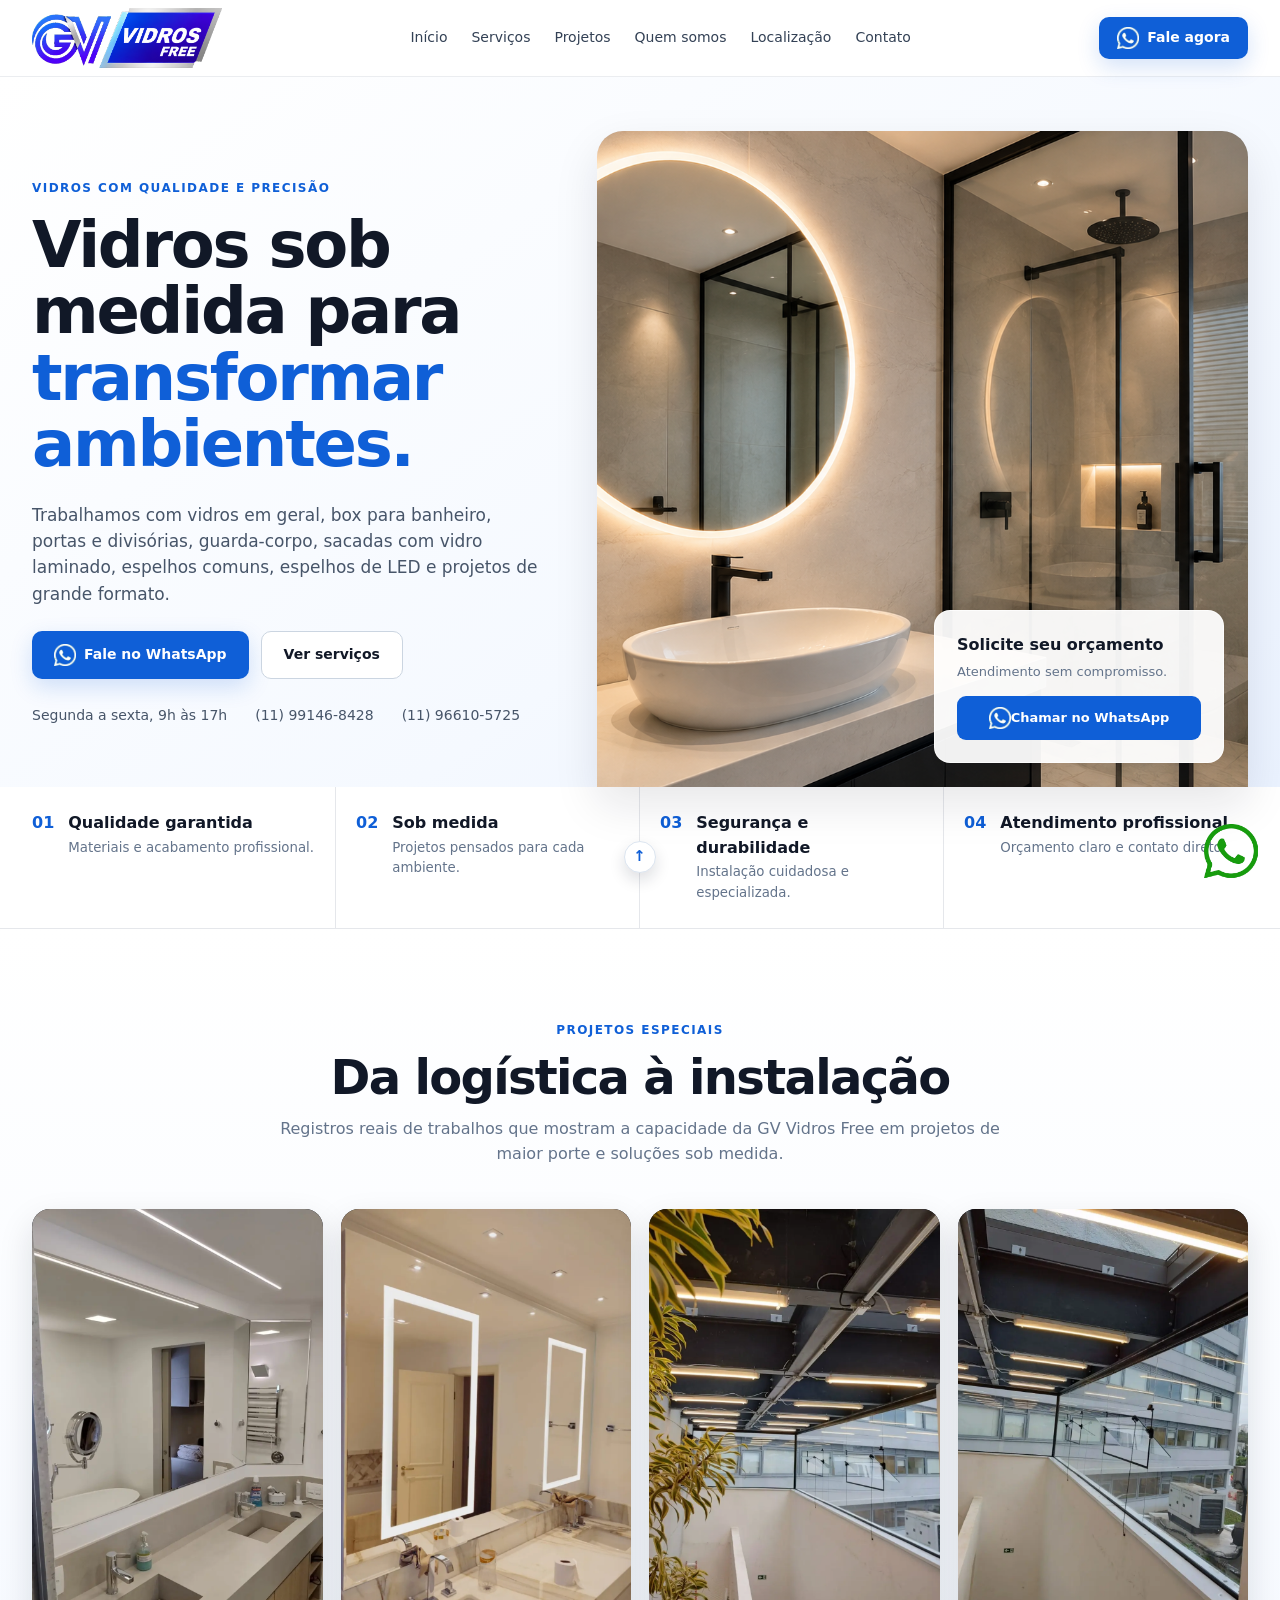
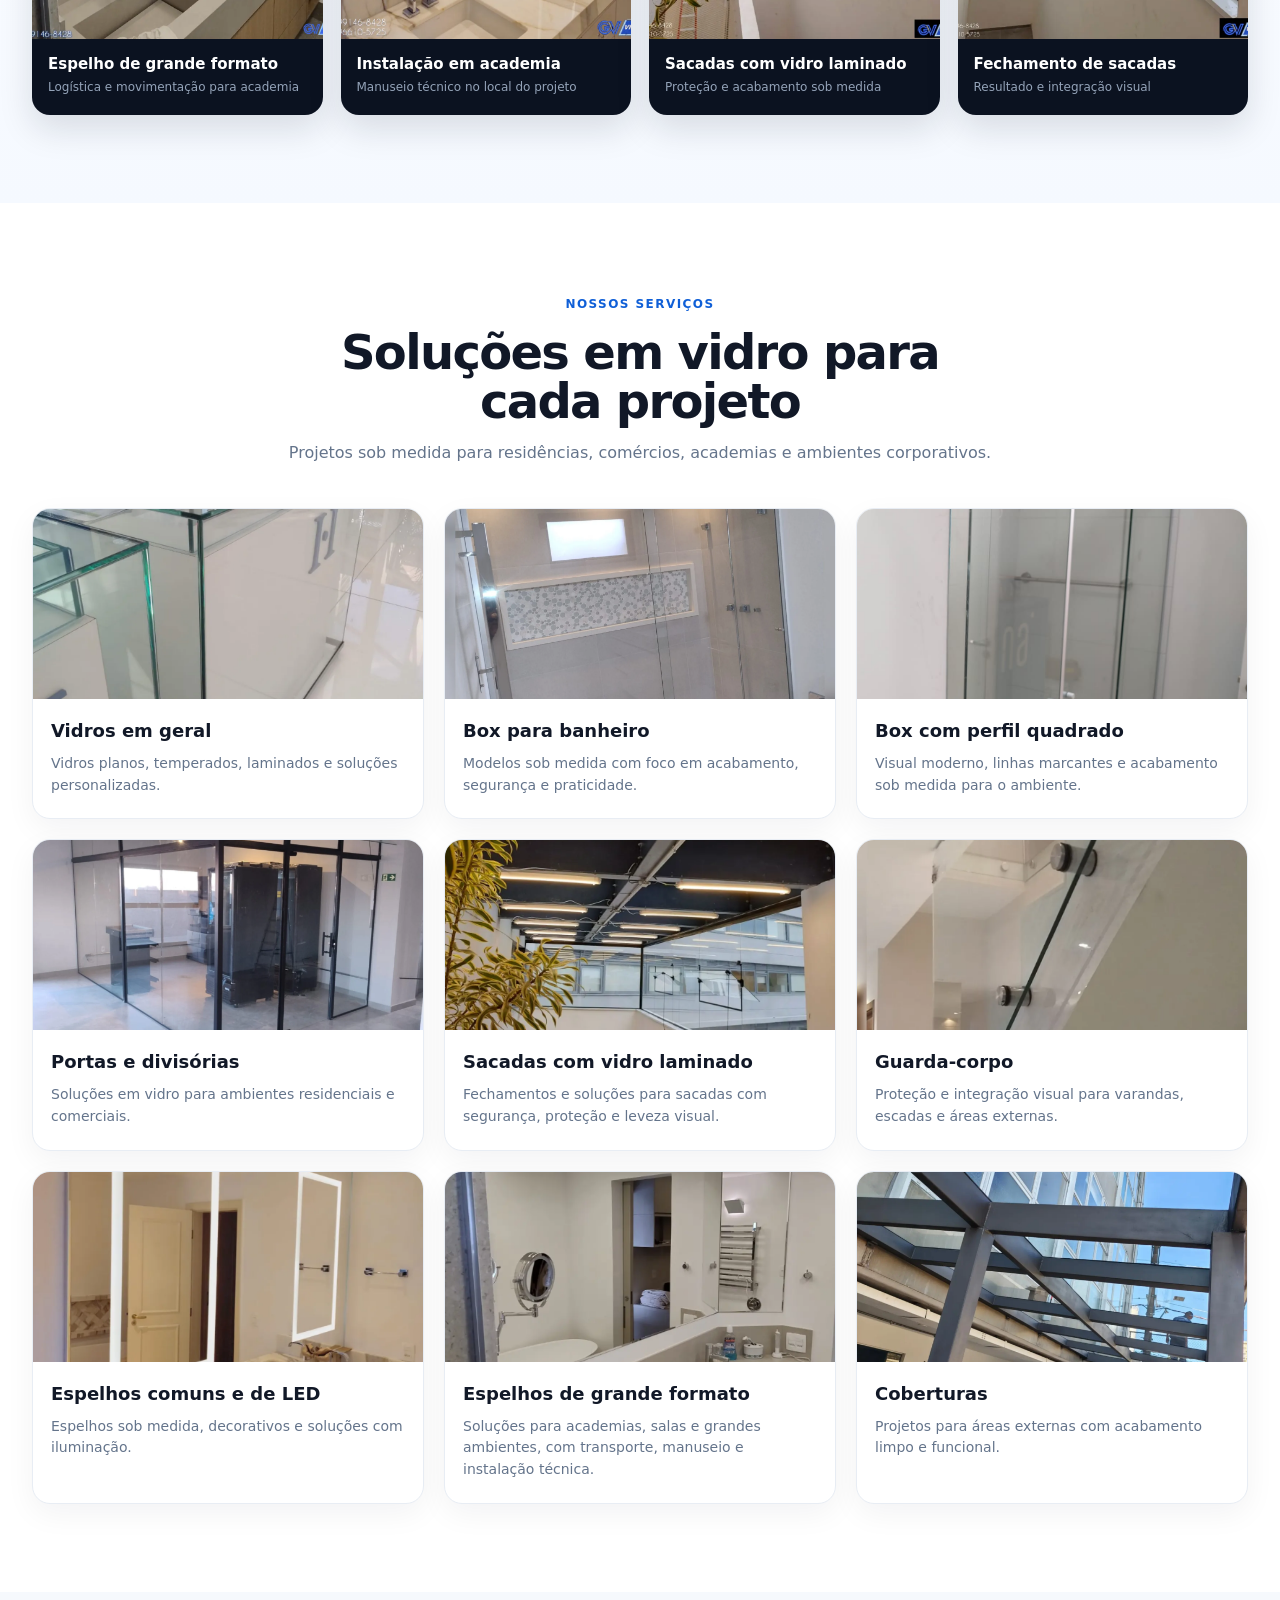
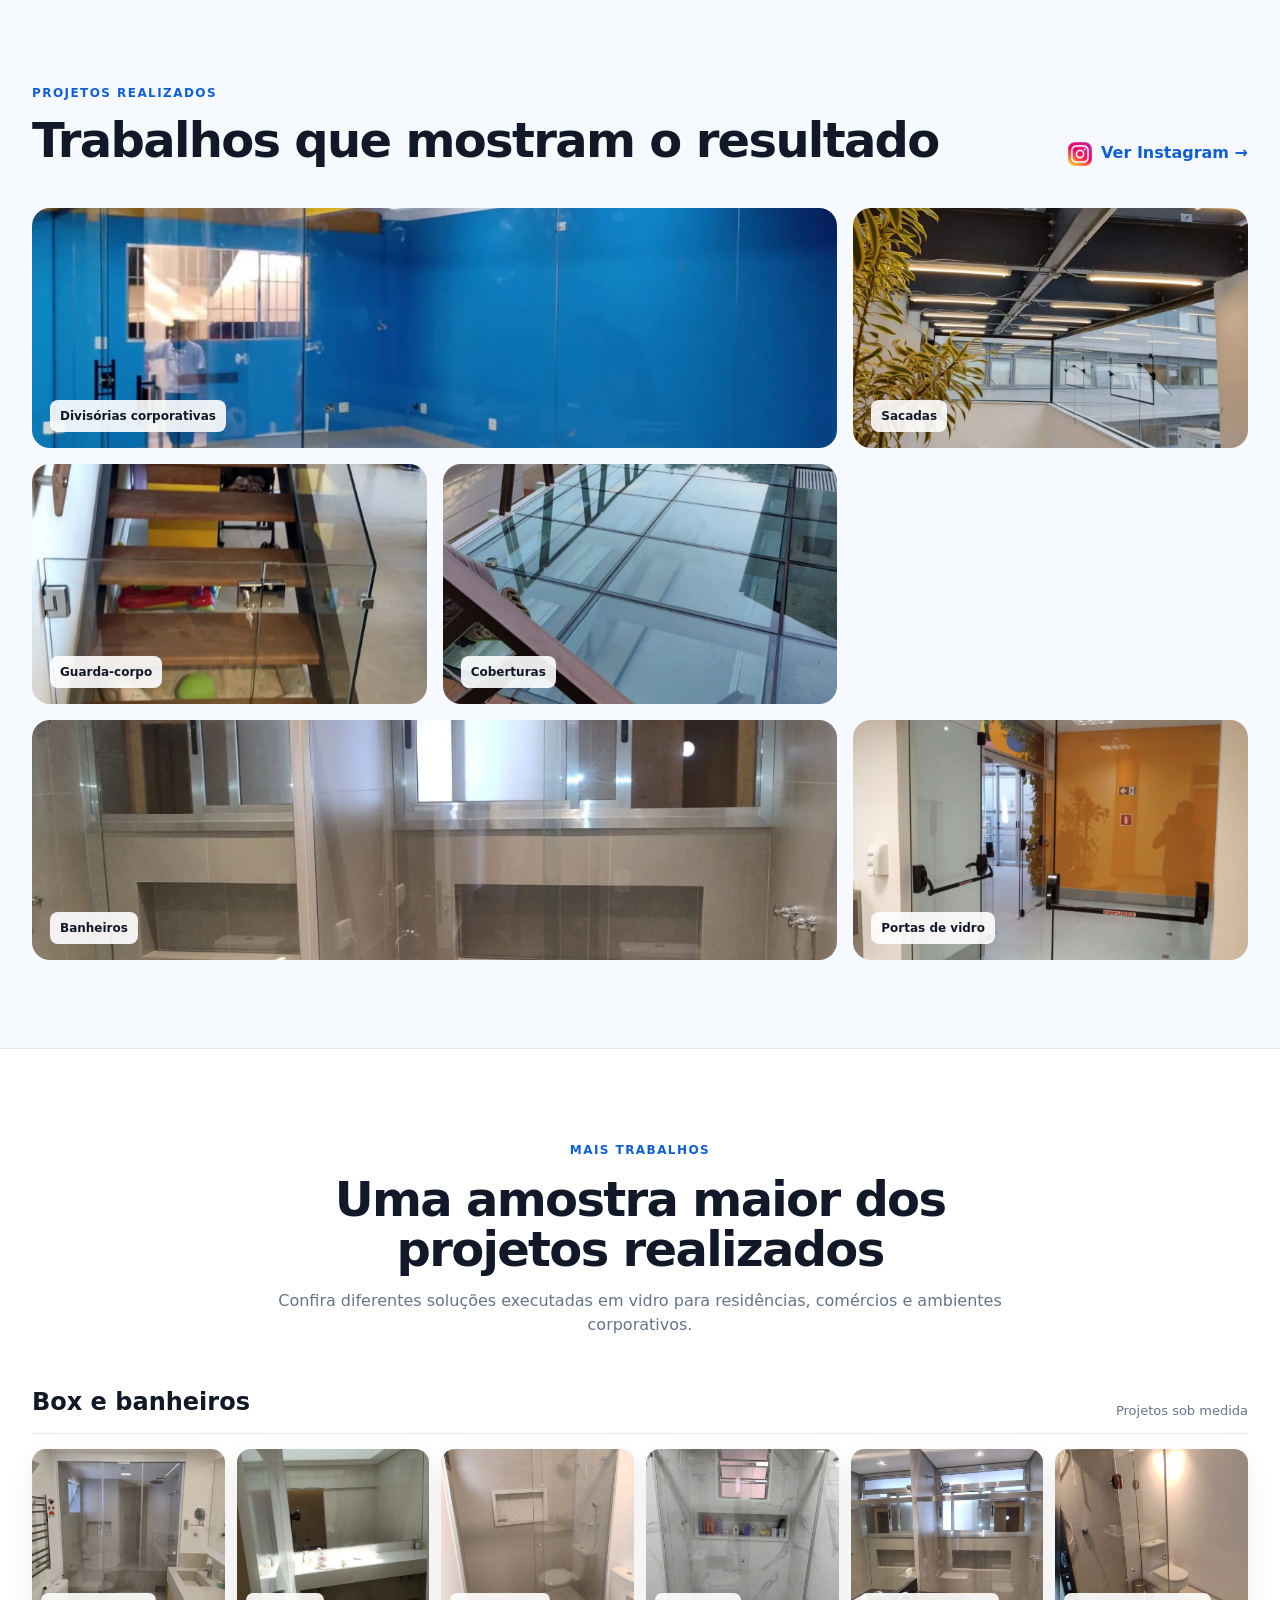
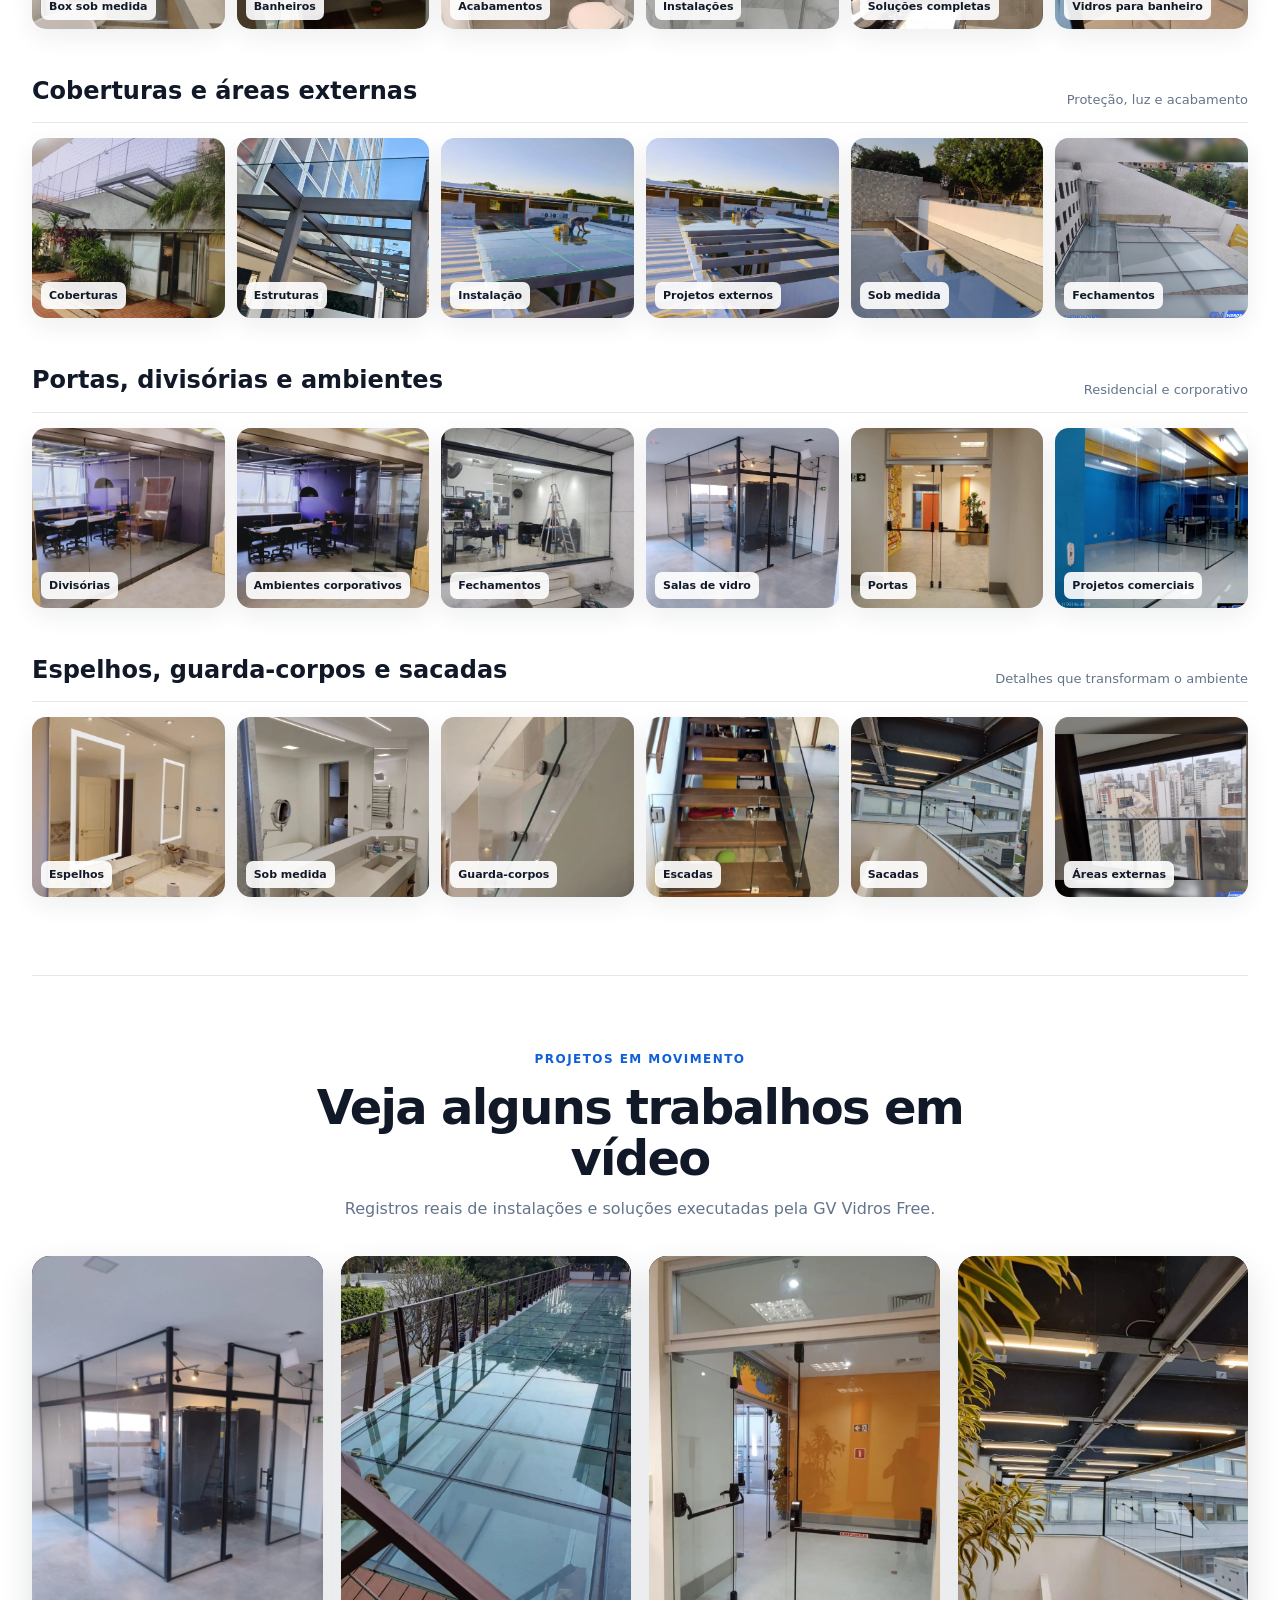
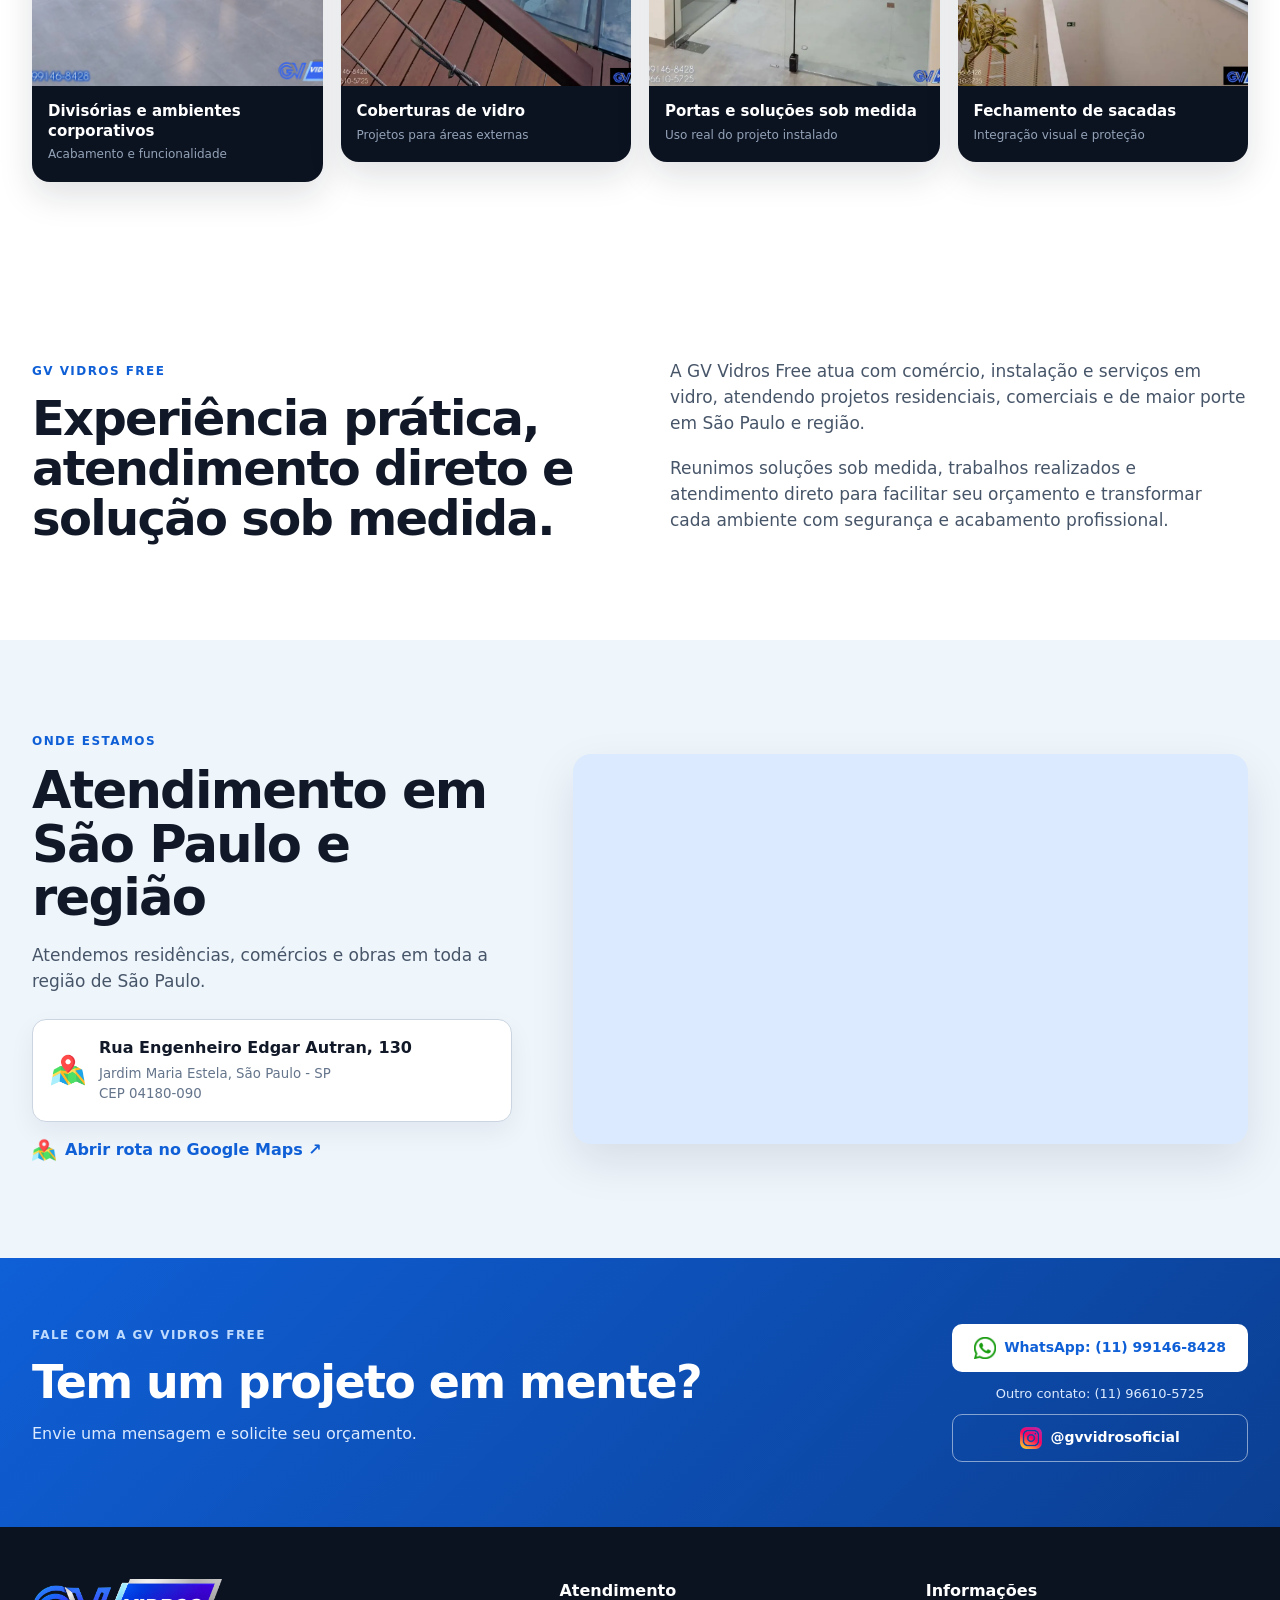
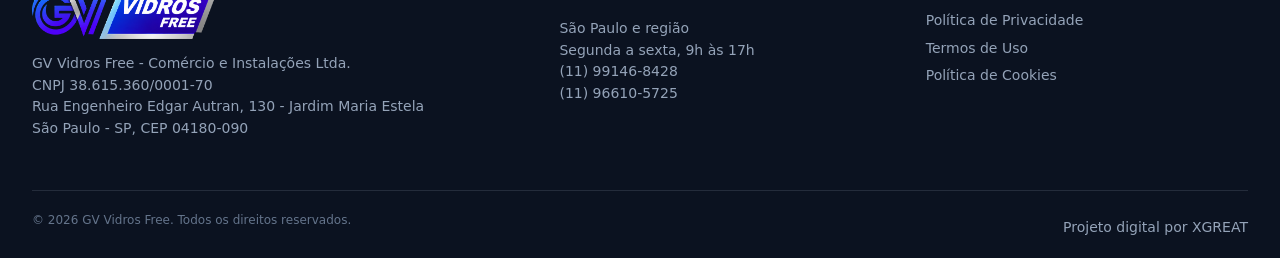
==== commit 60d95bf8: "Adiciona prévia social Open Graph e Twitter" ====
--- a/index.html
+++ b/index.html
@@ -5,6 +5,21 @@
   <meta name="viewport" content="width=device-width, initial-scale=1">
   <title>GV Vidros Free | Vidros sob medida em São Paulo</title>
   <meta name="description" content="GV Vidros Free: vidros sob medida, box para banheiro, portas e divisórias, guarda-corpo, sacadas com vidro laminado, espelhos de grande formato e coberturas em São Paulo e região.">
+  <meta property="og:type" content="website">
+  <meta property="og:locale" content="pt_BR">
+  <meta property="og:url" content="https://gvvidrosfree.com.br/">
+  <meta property="og:title" content="GV Vidros Free | Vidros sob medida em São Paulo">
+  <meta property="og:description" content="Vidros sob medida, box para banheiro, portas, divisórias, guarda-corpo, espelhos e coberturas em São Paulo e região.">
+  <meta property="og:image" content="https://gvvidrosfree.com.br/assets/fotos/MainXGR_GVVidros.png">
+  <meta property="og:image:secure_url" content="https://gvvidrosfree.com.br/assets/fotos/MainXGR_GVVidros.png">
+  <meta property="og:image:type" content="image/png">
+  <meta property="og:image:width" content="1672">
+  <meta property="og:image:height" content="941">
+  <meta property="og:image:alt" content="Projetos em vidro da GV Vidros Free">
+  <meta name="twitter:card" content="summary_large_image">
+  <meta name="twitter:title" content="GV Vidros Free | Vidros sob medida em São Paulo">
+  <meta name="twitter:description" content="Vidros sob medida, box, portas, divisórias, guarda-corpo, espelhos e coberturas em São Paulo e região.">
+  <meta name="twitter:image" content="https://gvvidrosfree.com.br/assets/fotos/MainXGR_GVVidros.png">
   <meta name="theme-color" content="#0f5fd7">
   <link rel="canonical" href="https://gvvidrosfree.com.br/">
   <link rel="icon" type="image/png" href="assets/midia/FaviconGVVidros.png">
--- a/assets/css/style.css
+++ b/assets/css/style.css
@@ -1 +1 @@
-:root{--blue:#0f5fd7;--blue-dark:#0b3f92;--ink:#111827;--muted:#64748b;--line:#e5e7eb;--soft:#f6f9fd;--white:#fff;--shadow:0 18px 45px rgba(15,23,42,.10)}*{box-sizing:border-box}html{scroll-behavior:smooth}body{margin:0;font-family:Inter,system-ui,-apple-system,BlinkMacSystemFont,"Segoe UI",sans-serif;color:var(--ink);background:#fff;line-height:1.55}a{color:inherit;text-decoration:none}.container{width:min(1180px,calc(100% - 40px));margin:0 auto}.header{position:sticky;top:0;z-index:50;background:rgba(255,255,255,.96);backdrop-filter:blur(14px);border-bottom:1px solid rgba(229,231,235,.75)}.nav-wrap{min-height:76px;display:flex;align-items:center;gap:28px}.brand{display:flex;align-items:center;gap:10px;min-width:max-content}.nav{display:flex;align-items:center;justify-content:center;gap:24px;flex:1;font-size:14px}.nav a{color:#334155}.nav a:hover{color:var(--blue)}.menu-toggle{display:none;border:0;background:transparent;font-size:26px}.btn{display:inline-flex;align-items:center;justify-content:center;gap:8px;min-height:48px;padding:0 22px;border-radius:10px;background:var(--blue);color:#fff;font-weight:800;font-size:14px;box-shadow:0 8px 22px rgba(15,95,215,.18);transition:.2s ease}.btn:hover{transform:translateY(-1px);background:var(--blue-dark)}.btn-header{min-height:42px;padding:0 18px}.btn-ghost{background:#fff;color:var(--ink);border:1px solid #cbd5e1;box-shadow:none}.btn-ghost:hover{background:#f8fafc;color:var(--blue)}.btn-icon,.inline-icon{width:22px;height:22px;object-fit:contain;flex:0 0 auto}.hero{padding:54px 0 0;background:linear-gradient(145deg,#fff 0%,#f5f9ff 62%,#eaf2ff 100%)}.hero-grid{display:grid;grid-template-columns:.93fr 1.07fr;align-items:stretch;min-height:540px}.hero-copy{padding:48px 54px 60px 0;display:flex;flex-direction:column;justify-content:center}.eyebrow{display:inline-block;color:var(--blue);font-size:12px;font-weight:900;letter-spacing:.12em;margin-bottom:14px}.hero h1,.section h2,.cta h2,.location-copy h2{margin:0;letter-spacing:-.035em;line-height:1.04}.hero h1{font-size:clamp(42px,5vw,66px)}.hero h1 span{color:var(--blue)}.hero-copy>p{max-width:620px;color:#475569;font-size:17px;margin:24px 0}.hero-actions{display:flex;gap:12px;flex-wrap:wrap}.hero-meta{display:flex;gap:28px;flex-wrap:wrap;margin-top:26px;color:#475569;font-size:14px}.hero-visual{position:relative;min-height:520px;border-radius:26px 26px 0 0;overflow:hidden;box-shadow:var(--shadow)}.quote-card{position:absolute;z-index:3;right:24px;bottom:24px;width:min(290px,calc(100% - 48px));background:rgba(255,255,255,.94);border:1px solid rgba(255,255,255,.75);box-shadow:var(--shadow);padding:22px;border-radius:16px}.quote-card strong,.quote-card span{display:block}.quote-card span{font-size:13px;color:#64748b;margin:4px 0 14px}.quote-card a{display:flex;align-items:center;justify-content:center;text-align:center;background:var(--blue);color:#fff;padding:11px;border-radius:9px;font-size:13px;font-weight:800}.trust{border-bottom:1px solid var(--line);background:#fff}.trust-grid{display:grid;grid-template-columns:repeat(4,1fr)}.trust article{display:flex;gap:14px;padding:24px 20px;border-right:1px solid var(--line)}.trust article:first-child{padding-left:0}.trust article:last-child{border-right:0}.trust article>span{color:var(--blue);font-weight:900}.trust strong,.trust small{display:block}.trust small{color:#64748b;margin-top:2px}.section{padding:88px 0}.section-soft{background:var(--soft)}.section-head{text-align:center;max-width:720px;margin:0 auto 42px}.section-head h2,.about-grid h2{font-size:clamp(32px,4vw,48px)}.section-head p{color:#64748b;margin:14px 0 0}.services-grid{display:grid;grid-template-columns:repeat(3,1fr);gap:20px}.service-card{background:#fff;border:1px solid #e8edf4;border-radius:18px;overflow:hidden;box-shadow:0 10px 30px rgba(15,23,42,.05)}.service-img{height:190px;overflow:hidden}.service-img img,.gallery-item img{width:100%;height:100%;object-fit:cover;display:block}.service-card h3{font-size:18px;margin:18px 18px 8px}.service-card p{margin:0 18px 22px;color:#64748b;font-size:14px}.split-head{max-width:none;text-align:left;display:flex;justify-content:space-between;align-items:end}.text-link{color:var(--blue);font-weight:800}.icon-link{display:inline-flex;align-items:center;gap:9px}.icon-link img{width:24px;height:24px;object-fit:contain}.gallery-grid{display:grid;grid-template-columns:repeat(3,1fr);grid-auto-rows:240px;gap:16px}.gallery-item{position:relative;border-radius:18px;overflow:hidden}.gallery-item:nth-child(1),.gallery-item:nth-child(5){grid-column:span 2}.gallery-item span{position:absolute;z-index:2;left:18px;bottom:16px;background:rgba(255,255,255,.9);padding:7px 10px;border-radius:8px;font-size:12px;font-weight:800}.about-grid{display:grid;grid-template-columns:1fr 1fr;gap:60px;align-items:start}.about-copy p{font-size:17px;color:#475569;margin:0 0 18px}.location-section{padding:88px 0;background:#eef5fb}.location-grid{display:grid;grid-template-columns:.85fr 1.15fr;gap:42px;align-items:center}.location-copy h2{font-size:clamp(34px,4vw,52px);margin-bottom:18px}.location-copy>p{color:#475569;font-size:17px;margin:0 0 24px}.address-card{display:flex;align-items:center;gap:14px;border:1px solid #cbd5e1;border-radius:14px;padding:16px 18px;background:#fff;box-shadow:0 10px 26px rgba(15,23,42,.06);max-width:480px}.address-card img{width:34px;height:34px;object-fit:contain}.address-card strong,.address-card small{display:block}.address-card small{color:#64748b;margin-top:3px}.maps-link{color:var(--blue);font-weight:800;margin-top:16px}.map-frame{border-radius:18px;overflow:hidden;box-shadow:var(--shadow);min-height:390px;background:#dbeafe}.map-frame iframe{width:100%;height:390px;border:0;display:block}.cta{background:linear-gradient(135deg,#0f5fd7,#0b3f92);color:#fff;padding:64px 0}.cta .eyebrow{color:#bfdbfe}.cta-grid{display:grid;grid-template-columns:1fr auto;align-items:center;gap:40px}.cta h2{font-size:46px}.cta p{color:#dbeafe}.cta-actions{display:flex;gap:10px;flex-direction:column}.btn-light{background:#fff;color:var(--blue);box-shadow:none}.btn-light:hover{background:#eff6ff}.btn-outline-light{background:transparent;border:1px solid rgba(255,255,255,.5);box-shadow:none}.footer{background:#0b1220;color:#cbd5e1;padding:52px 0 20px}.footer-grid{display:grid;grid-template-columns:1.5fr 1fr 1fr;gap:44px}.footer strong{color:#fff}.footer p{font-size:14px;color:#94a3b8}.footer a{display:block;color:#94a3b8;font-size:14px;margin-top:6px}.footer a:hover,.xgr-credit:hover{color:#fff}.footer-bottom{border-top:1px solid rgba(148,163,184,.18);margin-top:36px;padding-top:20px;display:flex;justify-content:space-between;gap:20px;font-size:12px;color:#64748b}.xgr-credit{color:#64748b}.whatsapp-float{position:fixed;z-index:40;right:22px;bottom:22px;width:58px;height:58px;border-radius:50%;display:grid;place-items:center;background:#18a957;box-shadow:0 14px 34px rgba(0,0,0,.24)}.whatsapp-float img{width:34px;height:34px;object-fit:contain}.scroll-top{position:fixed;z-index:39;left:50%;transform:translateX(-50%);bottom:24px;width:46px;height:46px;border-radius:50%;display:grid;place-items:center;background:#fff;color:var(--blue);font-size:22px;font-weight:900;border:1px solid #dbe4ef;box-shadow:0 12px 28px rgba(15,23,42,.16)}.scroll-top:hover{background:var(--blue);color:#fff}.legal{padding:70px 0}.legal article{max-width:860px;margin:auto}.legal h1{font-size:42px;line-height:1.08}.legal h2{margin-top:34px}.legal p,.legal li{color:#475569}.legal .back{display:inline-block;margin-bottom:24px;color:var(--blue);font-weight:800}@media(max-width:1050px){.nav{gap:16px;font-size:13px}}@media(max-width:900px){.nav,.btn-header{display:none}.menu-toggle{display:block;margin-left:auto}.nav.open{display:flex;position:absolute;top:76px;left:0;right:0;background:#fff;flex-direction:column;align-items:stretch;padding:18px 20px;border-bottom:1px solid var(--line);box-shadow:var(--shadow)}.nav.open a{padding:10px 0}.hero{padding-top:0}.hero-grid{grid-template-columns:1fr}.hero-copy{padding:54px 0 44px}.hero-visual{min-height:430px;border-radius:24px}.trust-grid{grid-template-columns:repeat(2,1fr)}.trust article:nth-child(2){border-right:0}.services-grid{grid-template-columns:repeat(2,1fr)}.gallery-grid{grid-template-columns:repeat(2,1fr)}.gallery-item:nth-child(1),.gallery-item:nth-child(5){grid-column:span 1}.about-grid,.cta-grid,.location-grid{grid-template-columns:1fr}.cta-actions{flex-direction:row;flex-wrap:wrap}.footer-grid{grid-template-columns:1fr 1fr}}@media(max-width:600px){.container{width:min(100% - 28px,1180px)}.header .container{width:min(100% - 24px,1180px)}.nav-wrap{min-height:68px}.nav.open{top:68px}.hero-copy{padding:42px 0 32px}.hero h1{font-size:42px}.hero-copy>p{font-size:16px}.hero-actions .btn{width:100%}.hero-meta{gap:10px;flex-direction:column}.hero-visual{min-height:390px}.quote-card{left:16px;right:16px;bottom:16px;width:auto}.trust-grid{grid-template-columns:1fr}.trust article,.trust article:first-child{padding:18px 0;border-right:0;border-bottom:1px solid var(--line)}.section,.location-section{padding:64px 0}.services-grid{grid-template-columns:1fr}.split-head{display:block}.text-link{display:inline-flex;margin-top:15px}.gallery-grid{grid-template-columns:1fr;grid-auto-rows:220px}.about-grid{gap:24px}.cta{padding:52px 0}.cta h2{font-size:36px}.cta-actions{flex-direction:column}.footer-grid{grid-template-columns:1fr;gap:22px}.footer-bottom{flex-direction:column}.legal{padding:48px 0}.legal h1{font-size:34px}.map-frame,.map-frame iframe{min-height:320px;height:320px}.scroll-top{bottom:28px;width:42px;height:42px}.whatsapp-float{width:54px;height:54px;right:16px;bottom:18px}}
+:root{--blue:#0f5fd7;--blue-dark:#0b3f92;--ink:#111827;--muted:#64748b;--line:#e5e7eb;--soft:#f6f9fd;--white:#fff;--shadow:0 18px 45px rgba(15,23,42,.10)}*{box-sizing:border-box}html{scroll-behavior:smooth}body{margin:0;font-family:Inter,system-ui,-apple-system,BlinkMacSystemFont,"Segoe UI",sans-serif;color:var(--ink);background:#fff;line-height:1.55}a{color:inherit;text-decoration:none}.container{width:min(1440px,calc(100% - 64px));margin:0 auto}.header{position:sticky;top:0;z-index:50;background:rgba(255,255,255,.96);backdrop-filter:blur(14px);border-bottom:1px solid rgba(229,231,235,.75)}.nav-wrap{min-height:76px;display:flex;align-items:center;gap:28px}.brand{display:flex;align-items:center;gap:10px;min-width:max-content}.nav{display:flex;align-items:center;justify-content:center;gap:24px;flex:1;font-size:14px}.nav a{color:#334155}.nav a:hover{color:var(--blue)}.menu-toggle{display:none;border:0;background:transparent;font-size:26px}.btn{display:inline-flex;align-items:center;justify-content:center;gap:8px;min-height:48px;padding:0 22px;border-radius:10px;background:var(--blue);color:#fff;font-weight:800;font-size:14px;box-shadow:0 8px 22px rgba(15,95,215,.18);transition:.2s ease}.btn:hover{transform:translateY(-1px);background:var(--blue-dark)}.btn-header{min-height:42px;padding:0 18px}.btn-ghost{background:#fff;color:var(--ink);border:1px solid #cbd5e1;box-shadow:none}.btn-ghost:hover{background:#f8fafc;color:var(--blue)}.btn-icon,.inline-icon{width:22px;height:22px;object-fit:contain;flex:0 0 auto}.hero{padding:54px 0 0;background:linear-gradient(145deg,#fff 0%,#f5f9ff 62%,#eaf2ff 100%)}.hero-grid{display:grid;grid-template-columns:.93fr 1.07fr;align-items:stretch;min-height:540px}.hero-copy{padding:48px 54px 60px 0;display:flex;flex-direction:column;justify-content:center}.eyebrow{display:inline-block;color:var(--blue);font-size:12px;font-weight:900;letter-spacing:.12em;margin-bottom:14px}.hero h1,.section h2,.cta h2,.location-copy h2{margin:0;letter-spacing:-.035em;line-height:1.04}.hero h1{font-size:clamp(42px,5vw,66px)}.hero h1 span{color:var(--blue)}.hero-copy>p{max-width:620px;color:#475569;font-size:17px;margin:24px 0}.hero-actions{display:flex;gap:12px;flex-wrap:wrap}.hero-meta{display:flex;gap:28px;flex-wrap:wrap;margin-top:26px;color:#475569;font-size:14px}.hero-visual{position:relative;min-height:520px;border-radius:26px 26px 0 0;overflow:hidden;box-shadow:var(--shadow)}.quote-card{position:absolute;z-index:3;right:24px;bottom:24px;width:min(290px,calc(100% - 48px));background:rgba(255,255,255,.94);border:1px solid rgba(255,255,255,.75);box-shadow:var(--shadow);padding:22px;border-radius:16px}.quote-card strong,.quote-card span{display:block}.quote-card span{font-size:13px;color:#64748b;margin:4px 0 14px}.quote-card a{display:flex;align-items:center;justify-content:center;text-align:center;background:var(--blue);color:#fff;padding:11px;border-radius:9px;font-size:13px;font-weight:800}.trust{border-bottom:1px solid var(--line);background:#fff}.trust-grid{display:grid;grid-template-columns:repeat(4,1fr)}.trust article{display:flex;gap:14px;padding:24px 20px;border-right:1px solid var(--line)}.trust article:first-child{padding-left:0}.trust article:last-child{border-right:0}.trust article>span{color:var(--blue);font-weight:900}.trust strong,.trust small{display:block}.trust small{color:#64748b;margin-top:2px}.section{padding:88px 0}.section-soft{background:var(--soft)}.section-head{text-align:center;max-width:720px;margin:0 auto 42px}.section-head h2,.about-grid h2{font-size:clamp(32px,4vw,48px)}.section-head p{color:#64748b;margin:14px 0 0}.services-grid{display:grid;grid-template-columns:repeat(3,1fr);gap:20px}.service-card{background:#fff;border:1px solid #e8edf4;border-radius:18px;overflow:hidden;box-shadow:0 10px 30px rgba(15,23,42,.05)}.service-img{height:190px;overflow:hidden}.service-img img,.gallery-item img{width:100%;height:100%;object-fit:cover;display:block}.service-card h3{font-size:18px;margin:18px 18px 8px}.service-card p{margin:0 18px 22px;color:#64748b;font-size:14px}.split-head{max-width:none;text-align:left;display:flex;justify-content:space-between;align-items:end}.text-link{color:var(--blue);font-weight:800}.icon-link{display:inline-flex;align-items:center;gap:9px}.icon-link img{width:24px;height:24px;object-fit:contain}.gallery-grid{display:grid;grid-template-columns:repeat(3,1fr);grid-auto-rows:240px;gap:16px}.gallery-item{position:relative;border-radius:18px;overflow:hidden}.gallery-item:nth-child(1),.gallery-item:nth-child(5){grid-column:span 2}.gallery-item span{position:absolute;z-index:2;left:18px;bottom:16px;background:rgba(255,255,255,.9);padding:7px 10px;border-radius:8px;font-size:12px;font-weight:800}.about-grid{display:grid;grid-template-columns:1fr 1fr;gap:60px;align-items:start}.about-copy p{font-size:17px;color:#475569;margin:0 0 18px}.location-section{padding:88px 0;background:#eef5fb}.location-grid{display:grid;grid-template-columns:.85fr 1.15fr;gap:42px;align-items:center}.location-copy h2{font-size:clamp(34px,4vw,52px);margin-bottom:18px}.location-copy>p{color:#475569;font-size:17px;margin:0 0 24px}.address-card{display:flex;align-items:center;gap:14px;border:1px solid #cbd5e1;border-radius:14px;padding:16px 18px;background:#fff;box-shadow:0 10px 26px rgba(15,23,42,.06);max-width:480px}.address-card img{width:34px;height:34px;object-fit:contain}.address-card strong,.address-card small{display:block}.address-card small{color:#64748b;margin-top:3px}.maps-link{color:var(--blue);font-weight:800;margin-top:16px}.map-frame{border-radius:18px;overflow:hidden;box-shadow:var(--shadow);min-height:390px;background:#dbeafe}.map-frame iframe{width:100%;height:390px;border:0;display:block}.cta{background:linear-gradient(135deg,#0f5fd7,#0b3f92);color:#fff;padding:64px 0}.cta .eyebrow{color:#bfdbfe}.cta-grid{display:grid;grid-template-columns:1fr auto;align-items:center;gap:40px}.cta h2{font-size:46px}.cta p{color:#dbeafe}.cta-actions{display:flex;gap:10px;flex-direction:column}.btn-light{background:#fff;color:var(--blue);box-shadow:none}.btn-light:hover{background:#eff6ff}.btn-outline-light{background:transparent;border:1px solid rgba(255,255,255,.5);box-shadow:none}.footer{background:#0b1220;color:#cbd5e1;padding:52px 0 20px}.footer-grid{display:grid;grid-template-columns:1.5fr 1fr 1fr;gap:44px}.footer strong{color:#fff}.footer p{font-size:14px;color:#94a3b8}.footer a{display:block;color:#94a3b8;font-size:14px;margin-top:6px}.footer a:hover,.xgr-credit:hover{color:#fff}.footer-bottom{border-top:1px solid rgba(148,163,184,.18);margin-top:36px;padding-top:20px;display:flex;justify-content:space-between;gap:20px;font-size:12px;color:#64748b}.xgr-credit{color:#64748b}.whatsapp-float{position:fixed;z-index:40;right:22px;bottom:22px;width:58px;height:58px;border-radius:50%;display:grid;place-items:center;background:#18a957;box-shadow:0 14px 34px rgba(0,0,0,.24)}.whatsapp-float img{width:34px;height:34px;object-fit:contain}.scroll-top{position:fixed;z-index:39;left:50%;transform:translateX(-50%);bottom:24px;width:46px;height:46px;border-radius:50%;display:grid;place-items:center;background:#fff;color:var(--blue);font-size:22px;font-weight:900;border:1px solid #dbe4ef;box-shadow:0 12px 28px rgba(15,23,42,.16)}.scroll-top:hover{background:var(--blue);color:#fff}.legal{padding:70px 0}.legal article{max-width:860px;margin:auto}.legal h1{font-size:42px;line-height:1.08}.legal h2{margin-top:34px}.legal p,.legal li{color:#475569}.legal .back{display:inline-block;margin-bottom:24px;color:var(--blue);font-weight:800}@media(max-width:1050px){.nav{gap:16px;font-size:13px}}@media(max-width:900px){.nav,.btn-header{display:none}.menu-toggle{display:block;margin-left:auto}.nav.open{display:flex;position:absolute;top:76px;left:0;right:0;background:#fff;flex-direction:column;align-items:stretch;padding:18px 20px;border-bottom:1px solid var(--line);box-shadow:var(--shadow)}.nav.open a{padding:10px 0}.hero{padding-top:0}.hero-grid{grid-template-columns:1fr}.hero-copy{padding:54px 0 44px}.hero-visual{min-height:430px;border-radius:24px}.trust-grid{grid-template-columns:repeat(2,1fr)}.trust article:nth-child(2){border-right:0}.services-grid{grid-template-columns:repeat(2,1fr)}.gallery-grid{grid-template-columns:repeat(2,1fr)}.gallery-item:nth-child(1),.gallery-item:nth-child(5){grid-column:span 1}.about-grid,.cta-grid,.location-grid{grid-template-columns:1fr}.cta-actions{flex-direction:row;flex-wrap:wrap}.footer-grid{grid-template-columns:1fr 1fr}}@media(max-width:600px){.container{width:min(100% - 28px,1180px)}.header .container{width:min(100% - 24px,1180px)}.nav-wrap{min-height:68px}.nav.open{top:68px}.hero-copy{padding:42px 0 32px}.hero h1{font-size:42px}.hero-copy>p{font-size:16px}.hero-actions .btn{width:100%}.hero-meta{gap:10px;flex-direction:column}.hero-visual{min-height:390px}.quote-card{left:16px;right:16px;bottom:16px;width:auto}.trust-grid{grid-template-columns:1fr}.trust article,.trust article:first-child{padding:18px 0;border-right:0;border-bottom:1px solid var(--line)}.section,.location-section{padding:64px 0}.services-grid{grid-template-columns:1fr}.split-head{display:block}.text-link{display:inline-flex;margin-top:15px}.gallery-grid{grid-template-columns:1fr;grid-auto-rows:220px}.about-grid{gap:24px}.cta{padding:52px 0}.cta h2{font-size:36px}.cta-actions{flex-direction:column}.footer-grid{grid-template-columns:1fr;gap:22px}.footer-bottom{flex-direction:column}.legal{padding:48px 0}.legal h1{font-size:34px}.map-frame,.map-frame iframe{min-height:320px;height:320px}.scroll-top{bottom:28px;width:42px;height:42px}.whatsapp-float{width:54px;height:54px;right:16px;bottom:18px}}
